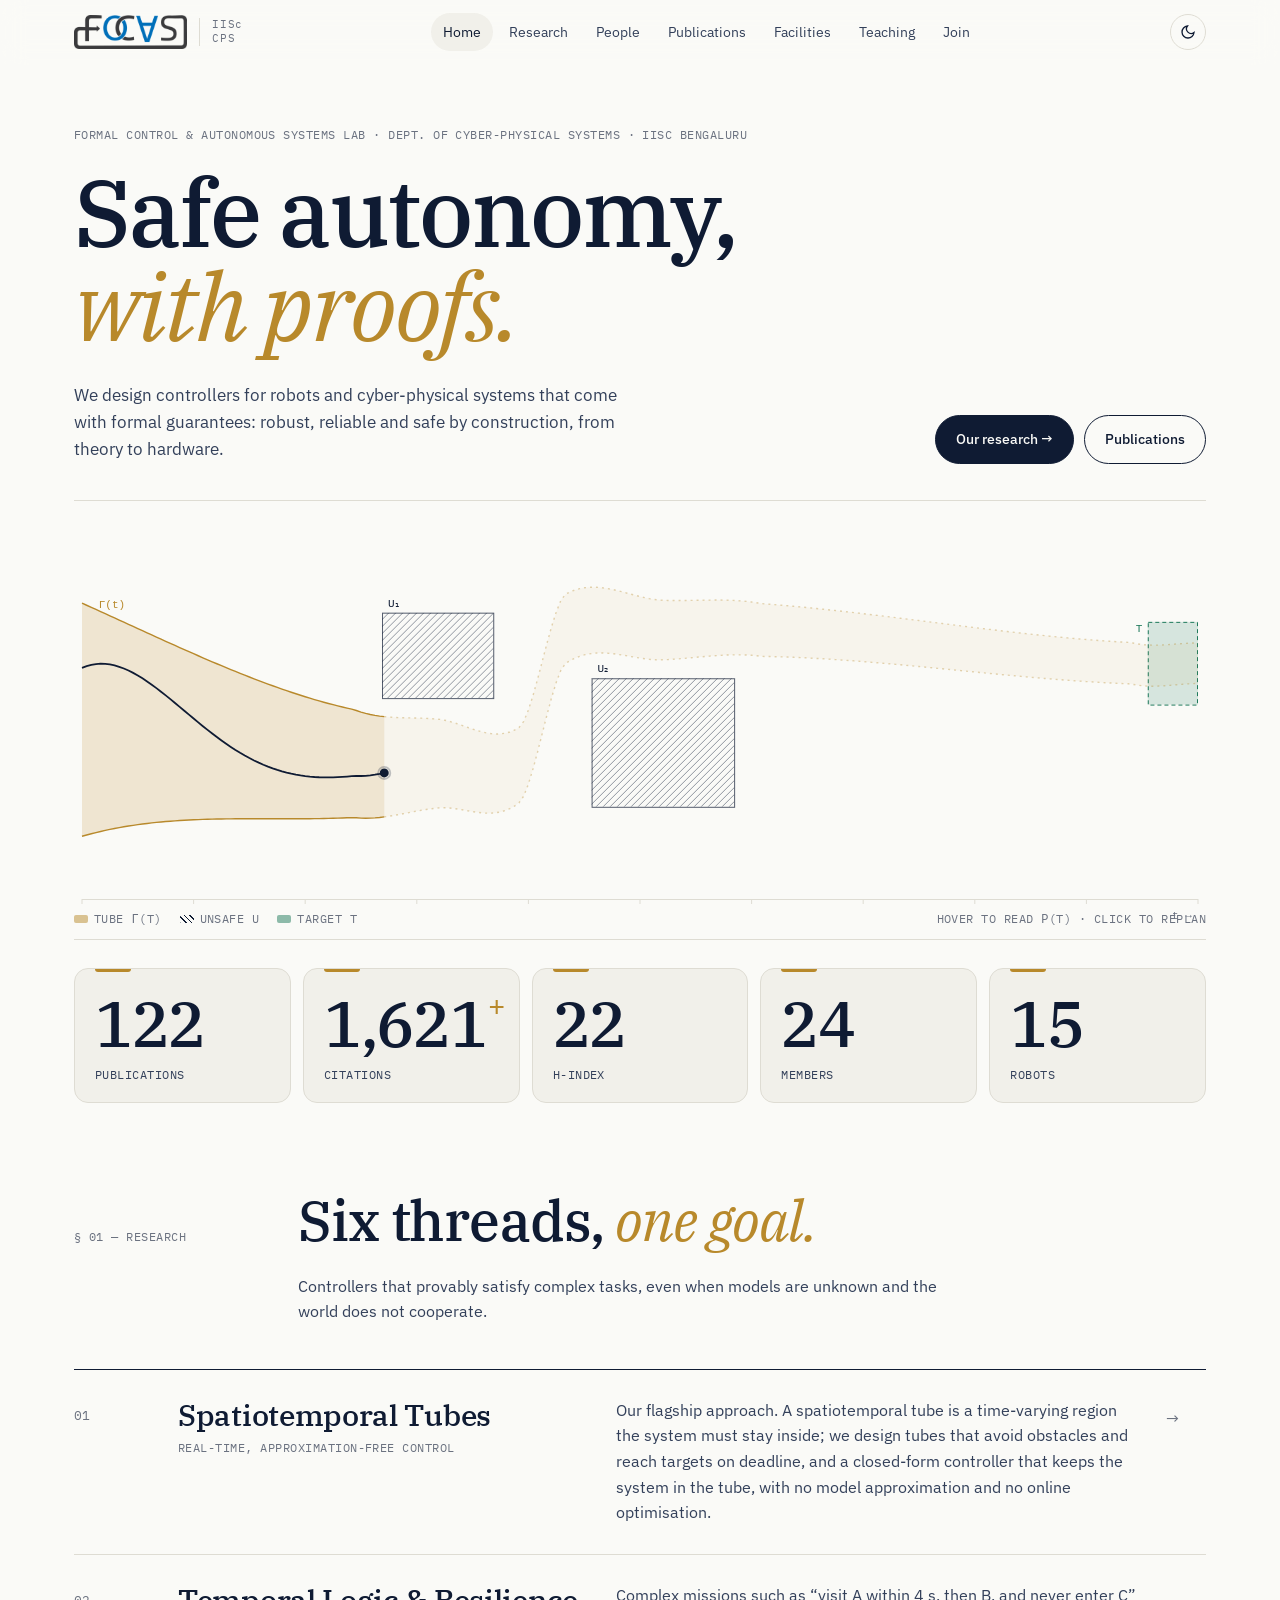
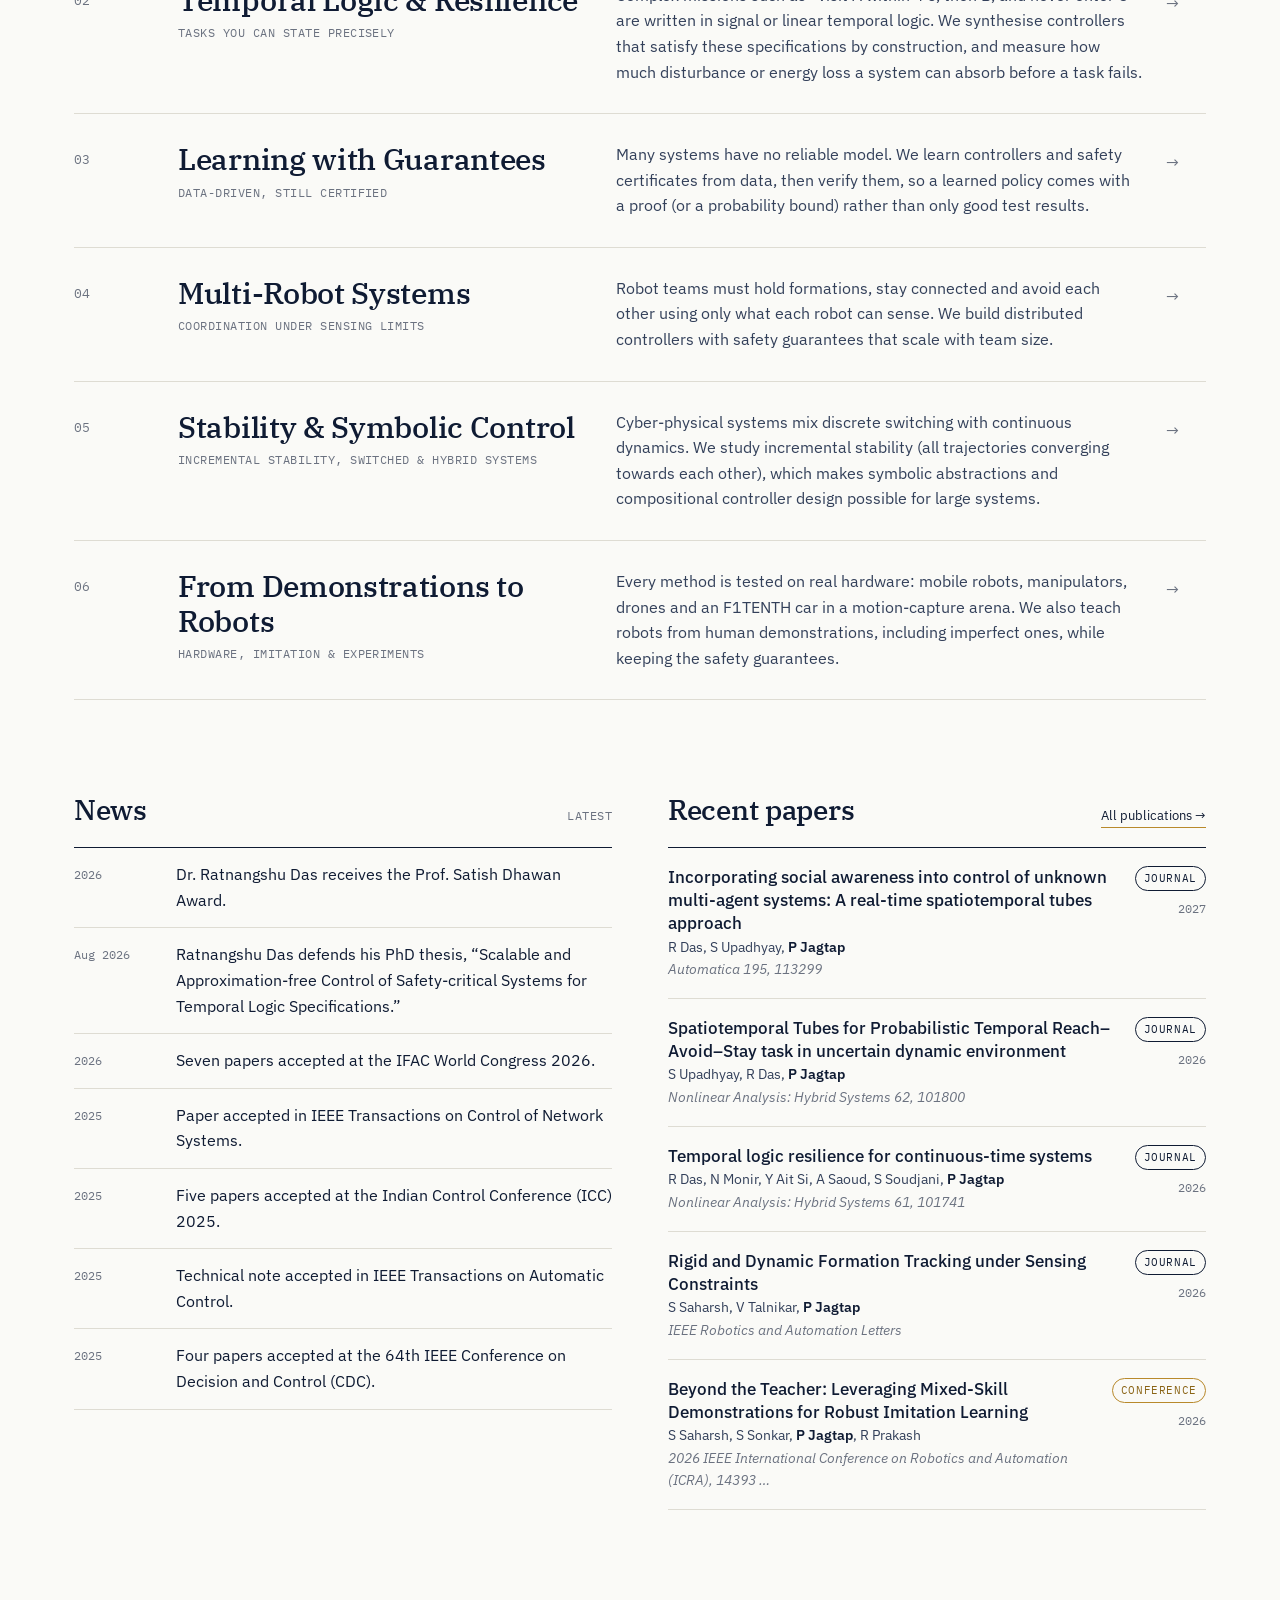
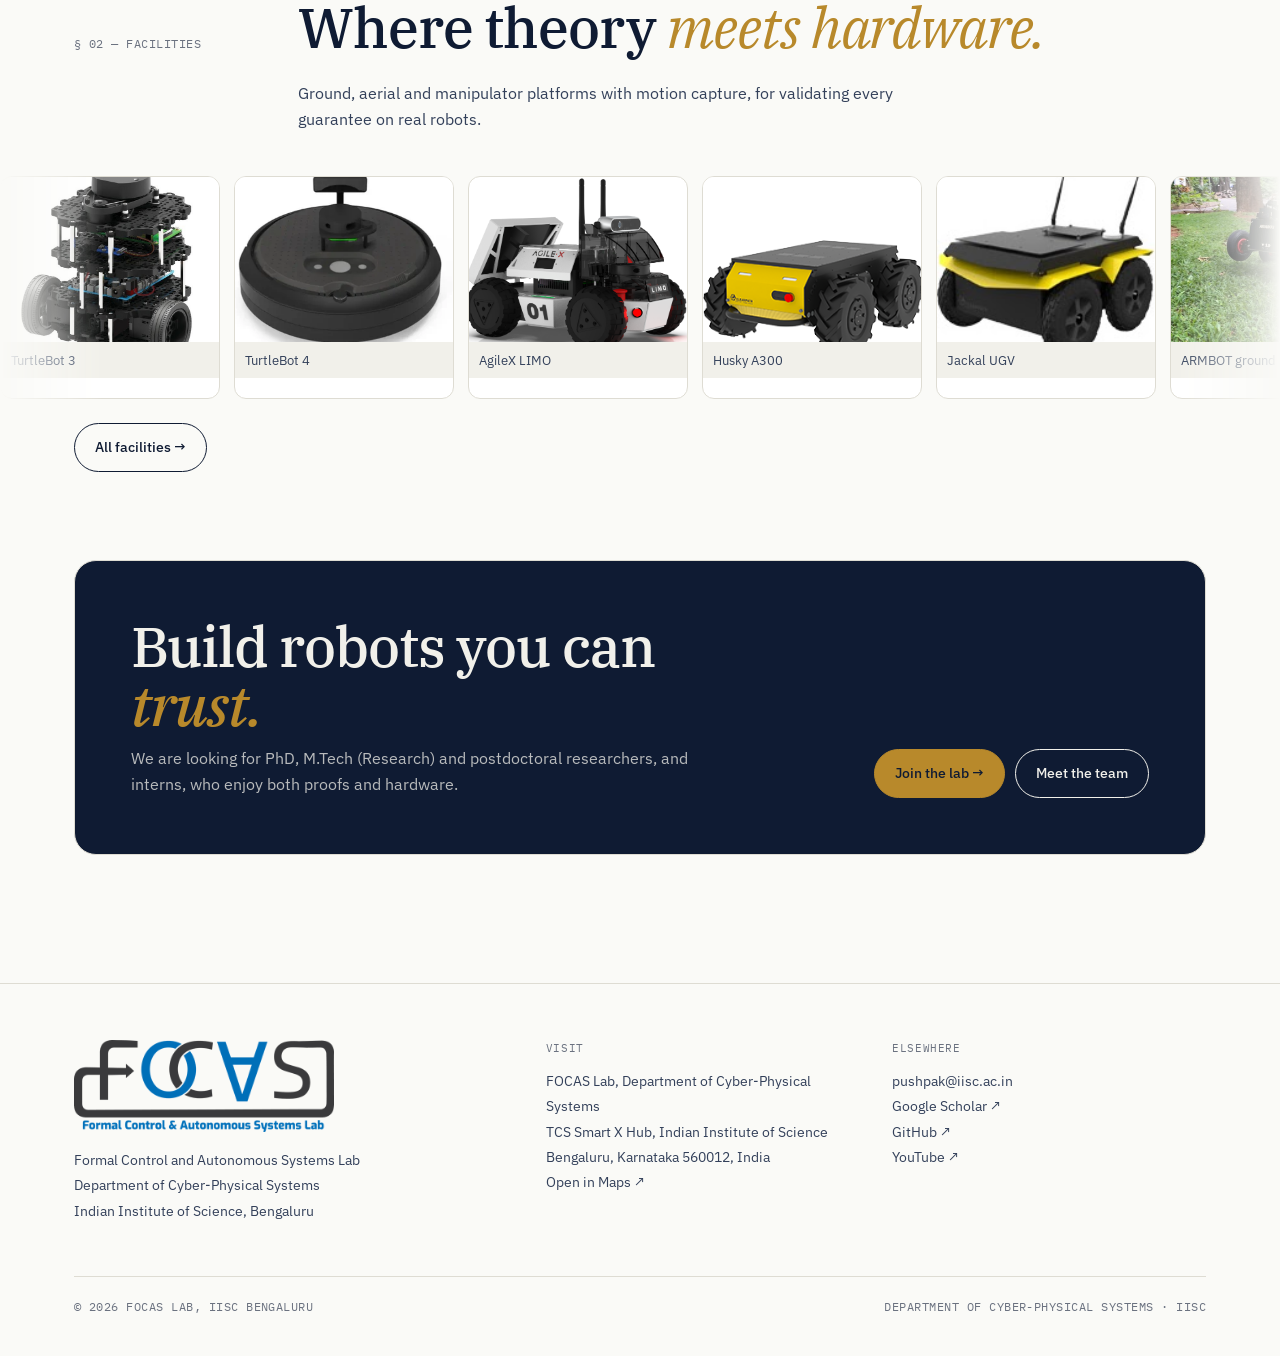
==== focaslab-site/index.html @ 87c67b73 "Redesign site: navy/gold palette, lab logo, research and teaching pages - Switch to a navy + gold pa" ====
<!doctype html>
<html lang="en">
<head>
<meta charset="utf-8">
<meta name="viewport" content="width=device-width,initial-scale=1">
<title>FOCAS Lab — IISc</title>
<meta name="description" content="Formal Control and Autonomous Systems Lab, Department of Cyber-Physical Systems, IISc Bengaluru.">
<meta property="og:title" content="FOCAS Lab — IISc">
<meta property="og:description" content="Formal Control and Autonomous Systems Lab, Department of Cyber-Physical Systems, IISc Bengaluru.">
<link rel="icon" href="assets/favicon.svg" type="image/svg+xml">
<link rel="preconnect" href="https://fonts.googleapis.com"><link rel="preconnect" href="https://fonts.gstatic.com" crossorigin>
<link href="https://fonts.googleapis.com/css2?family=IBM+Plex+Mono:wght@400;500&family=IBM+Plex+Sans:wght@400;500;600&family=IBM+Plex+Serif:ital,wght@0,400;0,500;1,400;1,500&display=swap" rel="stylesheet">
<link rel="stylesheet" href="assets/style.css">
</head>
<body data-page="home">
<main>
<section class="hero" style="padding-bottom:0"><div class="wrap">
  <span class="mono">Formal Control &amp; Autonomous Systems Lab · Dept. of Cyber-Physical Systems · IISc Bengaluru</span>
  <h1 style="margin-top:18px">Safe autonomy,<br><em>with proofs.</em></h1>
  <div class="sub">
    <p>We design controllers for robots and cyber-physical systems that come with formal guarantees: robust, reliable and safe by construction, from theory to hardware.</p>
    <div class="cta"><a class="btn solid" href="research.html">Our research →</a><a class="btn ghost" href="publications.html">Publications</a></div>
  </div>
  <div class="tube-stage">
    <canvas id="tube" aria-label="Animated spatiotemporal tube: a trajectory stays inside a shrinking funnel, avoids unsafe sets and reaches a target in time" role="img"></canvas>
    <div class="tube-legend mono"><span><i style="background:var(--accent);opacity:.5"></i>Tube Γ(t)</span><span><i style="background:repeating-linear-gradient(45deg,var(--ink) 0 1px,transparent 1px 4px)"></i>Unsafe U</span><span><i style="background:var(--safe);opacity:.5"></i>Target T</span></div>
    <div class="tube-hint mono">hover to read ρ(t) · click to replan</div>
  </div>
  <div class="stats" id="stats"></div>
</div></section>

<section><div class="wrap">
  <div class="sec-head"><span class="mono">§ 01 — Research</span><h2>Six threads, <em>one goal.</em></h2><p>Controllers that provably satisfy complex tasks, even when models are unknown and the world does not cooperate.</p></div>
  <div class="themes" id="themes"></div>
</div></section>

<section style="padding-top:0"><div class="wrap two">
  <div><div class="col-title"><h3>News</h3><span class="mono">Latest</span></div><ul class="news" id="news"></ul></div>
  <div><div class="col-title"><h3>Recent papers</h3><a href="publications.html">All publications →</a></div><div id="recent" style="border-top:1px solid var(--ink)"></div></div>
</div></section>

<section style="padding-top:0"><div class="wrap">
  <div class="sec-head"><span class="mono">§ 02 — Facilities</span><h2>Where theory <em>meets hardware.</em></h2><p>Ground, aerial and manipulator platforms with motion capture, for validating every guarantee on real robots.</p></div>
</div>
<div class="strip" id="strip"></div>
<div class="wrap" style="margin-top:24px"><a class="btn ghost" href="facilities.html">All facilities →</a></div>
</section>

<section style="padding-top:0"><div class="wrap">
  <div class="callout rv"><div><h2>Build robots you can <em>trust.</em></h2><p>We are looking for PhD, M.Tech (Research) and postdoctoral researchers, and interns, who enjoy both proofs and hardware.</p></div>
  <div class="cta" style="justify-content:flex-end"><a class="btn solid" href="join.html">Join the lab →</a><a class="btn" href="people.html">Meet the team</a></div></div>
</div></section>
<script src="assets/tube.js"></script>
</main>
<script src="assets/site.js"></script>
</body>
</html>
---- focaslab-site/assets/style.css ----
:root{
  --paper:#fafaf7; --paper-2:#f1f0ea; --ink:#0f1b33; --ink-2:#33405a; --muted:#6b7280; --line:#dedcd3;
  --accent:#b8892b; --accent-ink:#8a6416; --accent-soft:rgba(184,137,43,.12); --navy:#1e3a8a; --safe:#1f7a5c;
  --deep:#0f1b33; --on-deep:#f1f0ea;
  --serif:"IBM Plex Serif",Georgia,serif; --sans:"IBM Plex Sans",system-ui,sans-serif; --mono:"IBM Plex Mono",ui-monospace,monospace;
  --max:1180px; --r:14px;
  color-scheme:light;
}
.person .ph .init{z-index:0!important}.person .ph img{position:relative;z-index:1}
@media (prefers-color-scheme:dark){:root:not([data-theme="light"]){
  --paper:#0a0f1c; --paper-2:#141b2d; --ink:#e8e6df; --ink-2:#c3c7d1; --muted:#9ca3af; --line:#253049;
  --accent:#e0b455; --accent-ink:#e0b455; --accent-soft:rgba(224,180,85,.14); --navy:#8fb0ff; --safe:#4fc3a1;
  --deep:#141b2d; --on-deep:#e8e6df; color-scheme:dark;}}
:root[data-theme="dark"]{--paper:#0a0f1c; --paper-2:#141b2d; --ink:#e8e6df; --ink-2:#c3c7d1; --muted:#9ca3af; --line:#253049;
  --accent:#e0b455; --accent-ink:#e0b455; --accent-soft:rgba(224,180,85,.14); --navy:#8fb0ff; --safe:#4fc3a1;
  --deep:#141b2d; --on-deep:#e8e6df; color-scheme:dark;}

/* logo: light/dark variants follow the theme */
.logo-dark{display:none}
@media (prefers-color-scheme:dark){:root:not([data-theme="light"]) .logo-light{display:none}:root:not([data-theme="light"]) .logo-dark{display:block}}
:root[data-theme="dark"] .logo-light{display:none}:root[data-theme="dark"] .logo-dark{display:block}

*{box-sizing:border-box;margin:0;padding:0}
html{scroll-behavior:smooth}
body{background:var(--paper);color:var(--ink);font:16px/1.6 var(--sans);-webkit-font-smoothing:antialiased;overflow-x:hidden}
a{color:inherit;text-decoration:none}
img{display:block;max-width:100%}
.wrap{max-width:var(--max);margin:0 auto;padding:0 24px}
.mono{font-family:var(--mono);font-size:12px;letter-spacing:.04em;text-transform:uppercase;color:var(--muted)}
.serif{font-family:var(--serif);font-weight:400}
em{font-style:italic}
.accent{color:var(--accent)}

/* header */
.nav{position:sticky;top:0;z-index:50;background:color-mix(in srgb,var(--paper) 82%,transparent);backdrop-filter:blur(12px);-webkit-backdrop-filter:blur(12px);border-bottom:1px solid transparent;transition:border-color .3s}
.nav.scrolled{border-bottom-color:var(--line)}
.nav .wrap{display:flex;align-items:center;justify-content:space-between;height:64px;gap:20px}
.brand{display:flex;align-items:center;gap:12px}
.brand img{height:34px;width:auto}
.brand small{font-family:var(--mono);font-size:10.5px;line-height:1.3;color:var(--muted);letter-spacing:.06em;border-left:1px solid var(--line);padding-left:12px}
@media (max-width:420px){.brand small{display:none}}
.links{display:flex;gap:4px;align-items:center}
.links a{padding:8px 12px;border-radius:99px;font-size:14px;color:var(--ink-2);transition:background .2s,color .2s}
.links a:hover{background:var(--paper-2);color:var(--ink)}
.links a.active{color:var(--ink);background:var(--paper-2)}
.icon-btn{width:36px;height:36px;border-radius:99px;border:1px solid var(--line);background:none;color:var(--ink);display:grid;place-items:center;cursor:pointer}
.icon-btn:hover{border-color:var(--ink-2)}
.icon-btn svg{width:16px;height:16px}
.burger{display:none}
@media (max-width:860px){
  .burger{display:grid}
  .links{position:fixed;inset:64px 0 auto 0;flex-direction:column;align-items:stretch;background:var(--paper);border-bottom:1px solid var(--line);padding:12px 16px 20px;transform:translateY(-120%);transition:transform .3s;z-index:-1}
  .links.open{transform:none}
  .links a{padding:12px 14px;font-size:16px}
}

/* hero */
.hero{position:relative;padding:56px 0 24px;overflow:hidden}
.hero h1{font-family:var(--serif);font-weight:500;font-size:clamp(44px,7.4vw,104px);line-height:1;letter-spacing:-.025em}
.hero h1 em{color:var(--accent);font-weight:400}
.hero .sub{display:flex;flex-wrap:wrap;justify-content:space-between;gap:24px;align-items:flex-end;margin-top:28px}
.hero .sub p{max-width:560px;color:var(--ink-2);font-size:17px}
.cta{display:flex;gap:10px;flex-wrap:wrap}
.btn{display:inline-flex;align-items:center;gap:8px;padding:12px 20px;border-radius:99px;border:1px solid var(--ink);font-size:14px;font-weight:500;transition:transform .2s,background .2s,color .2s}
.btn:hover{transform:translateY(-1px)}
.btn.solid{background:var(--ink);color:var(--paper);border-color:var(--ink)}
.btn.ghost:hover{background:var(--ink);color:var(--paper)}
.tube-stage{position:relative;margin-top:36px;border-top:1px solid var(--line);border-bottom:1px solid var(--line);height:clamp(260px,38vw,440px)}
#tube{width:100%;height:100%;display:block;cursor:crosshair}
.tube-legend{position:absolute;left:0;bottom:10px;display:flex;gap:18px;flex-wrap:wrap;pointer-events:none}
.tube-legend span{display:flex;align-items:center;gap:6px}
.tube-legend i{display:inline-block;width:14px;height:8px;border-radius:2px}
.tube-hint{position:absolute;right:0;bottom:10px;pointer-events:none}
.stats{display:grid;grid-template-columns:repeat(auto-fit,minmax(150px,1fr));gap:12px;margin-top:28px}
.stat{position:relative;background:var(--paper-2);border:1px solid var(--line);border-radius:var(--r);padding:22px 20px 18px;overflow:hidden}
.stat::before{content:"";position:absolute;left:20px;top:0;width:36px;height:3px;background:var(--accent);border-radius:0 0 3px 3px}
.stat b{display:block;font-family:var(--serif);font-weight:500;font-size:clamp(40px,5vw,64px);line-height:1;letter-spacing:-.02em;color:var(--ink);font-variant-numeric:tabular-nums}
.stat b sup{font-size:.45em;color:var(--accent);vertical-align:top;margin-left:2px}
.stat .mono{display:block;margin-top:10px;color:var(--ink-2)}
.stat a.mono{border:0}
.stat.link{display:flex;flex-direction:column;justify-content:flex-end;background:var(--deep);border-color:var(--deep);color:var(--on-deep)}
.stat.link::before{display:none}
.stat.link .mono{color:var(--on-deep);opacity:.8}
.stat.link b{color:var(--accent);font-size:26px}
.stat.link:hover b{transform:translateX(4px)}.stat.link b{transition:transform .25s}

/* sections */
section{padding:88px 0}
.sec-head{display:grid;grid-template-columns:200px 1fr;gap:24px;margin-bottom:44px;align-items:baseline}
.sec-head h2{font-family:var(--serif);font-weight:500;font-size:clamp(32px,4.4vw,56px);line-height:1.05;letter-spacing:-.02em}
.sec-head h2 em{color:var(--accent);font-weight:400}
.sec-head p{grid-column:2;color:var(--ink-2);max-width:640px}
@media (max-width:700px){.sec-head{grid-template-columns:1fr;gap:10px}.sec-head p{grid-column:1}}
.page-head{padding-top:64px;padding-bottom:8px}
.page-head h1{font-family:var(--serif);font-weight:500;font-size:clamp(44px,6.6vw,88px);line-height:1;letter-spacing:-.025em}
.page-head h1 em{color:var(--accent);font-weight:400}
.page-head p{margin-top:18px;max-width:640px;color:var(--ink-2);font-size:17px}

/* research list */
.themes{border-top:1px solid var(--ink)}
.theme{display:grid;grid-template-columns:80px 1.1fr 1.4fr 40px;gap:24px;padding:28px 0;border-bottom:1px solid var(--line);align-items:start;transition:background .25s}
.theme:hover{background:linear-gradient(90deg,var(--accent-soft),transparent 70%)}
.theme .num{font-family:var(--mono);color:var(--muted);font-size:13px;padding-top:8px}
.theme h3{font-family:var(--serif);font-weight:500;font-size:clamp(22px,2.5vw,30px);line-height:1.15;letter-spacing:-.01em}
.theme .k{display:block;margin-top:6px}
.theme p{color:var(--ink-2)}
.theme .arrow{padding-top:8px;transition:transform .25s;color:var(--muted)}
.theme:hover .arrow{transform:translateX(6px);color:var(--accent)}
@media (max-width:760px){.theme{grid-template-columns:40px 1fr}.theme p{grid-column:2}.theme .arrow{display:none}}

.rcard{display:grid;grid-template-columns:1fr 1fr;gap:40px;padding:56px 0;border-top:1px solid var(--line);align-items:center}
.rcard:nth-child(even) .media{order:-1}
.rcard h2{font-family:var(--serif);font-weight:500;font-size:clamp(30px,3.6vw,46px);line-height:1.05;letter-spacing:-.02em;margin:10px 0 16px}
.rcard p{color:var(--ink-2);font-size:17px}
.rcard .media{border-radius:var(--r);overflow:hidden;background:var(--paper-2);aspect-ratio:16/10;border:1px solid var(--line)}
.rcard .media img,.rcard .media iframe{width:100%;height:100%;object-fit:cover;border:0}
.rcard .media canvas{width:100%;height:100%}
.rcard{align-items:start}
.rcard .media.viz{position:sticky;top:96px;aspect-ratio:4/3;background:var(--paper-2)}
.rcard .media .cap{position:absolute;left:14px;bottom:10px;right:14px;text-transform:none;letter-spacing:.02em;font-size:11.5px;pointer-events:none}
.points{list-style:none;margin:20px 0 0;display:grid;gap:8px}
.points li{position:relative;padding-left:22px;color:var(--ink-2);font-size:15.5px;line-height:1.5}
.points li::before{content:"";position:absolute;left:0;top:.62em;width:10px;height:2px;background:var(--accent)}
.tags{display:flex;flex-wrap:wrap;gap:6px;margin-top:18px}
.selected{margin-top:22px;border-top:1px solid var(--line);padding-top:12px}
.selected a{display:block;padding:8px 0;font-size:14.5px;font-weight:500;line-height:1.4;border-bottom:1px dashed var(--line)}
.selected a:hover{color:var(--accent-ink)}
.selected small{display:block;font-weight:400;font-style:italic;color:var(--muted);font-size:13px;margin-top:2px}
.code{display:flex;flex-wrap:wrap;gap:8px;margin-top:16px}
.code a{font-family:var(--mono);font-size:11.5px;padding:6px 11px;border-radius:99px;border:1px solid var(--line);color:var(--ink-2);transition:border-color .2s,color .2s}
.code a:hover{border-color:var(--accent);color:var(--accent-ink)}
@media (max-width:820px){.rcard{grid-template-columns:1fr;gap:24px}.rcard:nth-child(even) .media{order:0}.rcard .media.viz{position:relative;top:0;order:-1!important}}

/* research overview flow */
.flow{list-style:none;display:grid;grid-template-columns:repeat(4,1fr);gap:0;margin-top:44px;position:relative;border-top:1px solid var(--line)}
.flow::before{content:"";position:absolute;top:-2px;left:0;height:3px;width:25%;background:var(--accent);border-radius:3px;animation:flow 8s cubic-bezier(.65,0,.35,1) infinite}
@keyframes flow{0%,8%{transform:translateX(0)}25%,33%{transform:translateX(100%)}50%,58%{transform:translateX(200%)}75%,92%{transform:translateX(300%)}100%{transform:translateX(0)}}
.flow li{padding:20px 20px 4px 0}
.flow li + li{padding-left:20px;border-left:1px solid var(--line)}
.flow b{display:block;font-family:var(--serif);font-weight:500;font-size:21px;margin:8px 0 4px;letter-spacing:-.01em}
.flow p{color:var(--ink-2);font-size:14.5px}
@media (max-width:760px){.flow{grid-template-columns:1fr 1fr}.flow::before{display:none}.flow li:nth-child(3){padding-left:0;border-left:0}}
@media (prefers-reduced-motion:reduce){.flow::before{animation:none}}

/* news + papers */
.two{display:grid;grid-template-columns:1fr 1fr;gap:56px}
@media (max-width:860px){.two{grid-template-columns:1fr}}
.news li{list-style:none;display:grid;grid-template-columns:86px 1fr;gap:16px;padding:14px 0;border-bottom:1px solid var(--line)}
.news li:first-child{border-top:1px solid var(--ink)}
.news .d{font-family:var(--mono);font-size:12px;color:var(--muted);padding-top:3px}
.col-title{display:flex;justify-content:space-between;align-items:baseline;margin-bottom:14px}
.col-title h3{font-family:var(--serif);font-weight:500;font-size:28px;letter-spacing:-.01em}
.col-title a{font-size:13px;border-bottom:1px solid var(--accent)}

/* publications */
.pub{display:grid;grid-template-columns:1fr auto;gap:8px 24px;padding:18px 0;border-bottom:1px solid var(--line)}
.pub .t{font-weight:500;font-size:16.5px;line-height:1.4}
.pub .t a:hover{color:var(--accent)}
.pub .a{color:var(--ink-2);font-size:14px}
.pub .a b{color:var(--ink);font-weight:600}
.pub .v{font-style:italic;color:var(--muted);font-size:14px}
.pub .side{display:flex;flex-direction:column;align-items:flex-end;gap:8px;text-align:right}
.tag{font-family:var(--mono);font-size:10.5px;letter-spacing:.06em;text-transform:uppercase;padding:3px 8px;border-radius:99px;border:1px solid var(--line);color:var(--muted);white-space:nowrap}
.tag.journal{border-color:var(--ink);color:var(--ink)}
.tag.conference{border-color:var(--accent);color:var(--accent-ink)}
.tag.preprint{border-style:dashed}
.pub .lk{display:flex;gap:10px;font-family:var(--mono);font-size:11.5px}
.pub .lk a{color:var(--muted);border-bottom:1px solid var(--line)}
.pub .lk a:hover{color:var(--accent);border-color:var(--accent)}
.cites{font-family:var(--mono);font-size:12px;color:var(--muted)}
@media (max-width:640px){.pub{grid-template-columns:1fr}.pub .side{flex-direction:row;align-items:center;justify-content:flex-start;text-align:left}}
.year-block{display:grid;grid-template-columns:140px 1fr;gap:24px;border-top:1px solid var(--ink);padding-top:6px;margin-bottom:28px}
.year-block h3{font-family:var(--serif);font-weight:500;font-size:48px;letter-spacing:-.02em;line-height:1;position:sticky;top:80px;align-self:start}
.year-block h3 small{display:block;font-family:var(--mono);font-size:11px;color:var(--muted);letter-spacing:.06em;margin-top:6px}
@media (max-width:700px){.year-block{grid-template-columns:1fr;gap:0}.year-block h3{position:static;font-size:44px;padding:8px 0}}
.toolbar{position:sticky;top:64px;z-index:20;background:var(--paper);padding:14px 0;border-bottom:1px solid var(--line);display:flex;flex-wrap:wrap;gap:10px;align-items:center;margin-bottom:28px}
.toolbar input[type=search]{flex:1 1 240px;min-width:0;padding:11px 16px;border-radius:99px;border:1px solid var(--line);background:var(--paper-2);color:var(--ink);font:inherit;font-size:14px;outline:none}
.toolbar input[type=search]:focus{border-color:var(--ink)}
.chip{padding:8px 14px;border-radius:99px;border:1px solid var(--line);background:none;color:var(--ink-2);font:inherit;font-size:13px;cursor:pointer}
.chip.on{background:var(--ink);color:var(--paper);border-color:var(--ink)}
.chip small{opacity:.6;margin-left:4px;font-family:var(--mono);font-size:11px}
select.chip{appearance:none;padding-right:28px;background-image:linear-gradient(45deg,transparent 50%,currentColor 50%),linear-gradient(135deg,currentColor 50%,transparent 50%);background-position:calc(100% - 15px) 52%,calc(100% - 10px) 52%;background-size:5px 5px;background-repeat:no-repeat}
.toggle{display:flex;align-items:center;gap:8px;font-size:13px;color:var(--ink-2);cursor:pointer}
.empty{padding:40px 0;color:var(--muted)}

/* people */
.pi{display:grid;grid-template-columns:300px 1fr;gap:48px;align-items:center;padding:24px 0 72px}
.pi .ph{aspect-ratio:4/5;border-radius:var(--r);overflow:hidden;background:var(--paper-2)}
.pi .ph img{width:100%;height:100%;object-fit:cover}
.pi h2{font-family:var(--serif);font-weight:500;font-size:clamp(36px,4.4vw,56px);line-height:1.05;letter-spacing:-.02em}
.pi p{color:var(--ink-2);margin:16px 0 20px;max-width:600px}
@media (max-width:760px){.pi{grid-template-columns:1fr;gap:24px}.pi .ph{max-width:260px}}
.grid{display:grid;grid-template-columns:repeat(auto-fill,minmax(210px,1fr));gap:36px 24px}
.person .ph{aspect-ratio:1;border-radius:var(--r);overflow:hidden;background:var(--paper-2);position:relative}
.person .ph img{width:100%;height:100%;object-fit:cover;filter:grayscale(1) contrast(1.02);transition:filter .5s,transform .6s}
.person:hover .ph img{filter:none;transform:scale(1.03)}
.person .ph .init{position:absolute;inset:0;display:grid;place-items:center;font-family:var(--serif);font-size:56px;color:var(--muted)}
.person h4{font-weight:600;font-size:16px;margin-top:14px}
.person .meta{font-family:var(--mono);font-size:11px;color:var(--muted);letter-spacing:.03em;margin-top:2px}
.person .tp{font-size:14px;color:var(--ink-2);margin-top:6px;line-height:1.45}
.socials{display:flex;gap:6px;margin-top:10px;flex-wrap:wrap}
.socials a{font-family:var(--mono);font-size:10.5px;letter-spacing:.05em;text-transform:uppercase;padding:4px 8px;border:1px solid var(--line);border-radius:99px;color:var(--ink-2)}
.socials a:hover{border-color:var(--accent);color:var(--accent)}
.group{margin-bottom:72px}
.group > h3{font-family:var(--serif);font-weight:500;font-size:32px;letter-spacing:-.01em;border-top:1px solid var(--ink);padding-top:12px;margin-bottom:28px;display:flex;justify-content:space-between;align-items:baseline}
.plain{display:grid;grid-template-columns:repeat(auto-fill,minmax(250px,1fr));gap:0 24px}
.plain a,.plain div{display:flex;justify-content:space-between;gap:12px;padding:12px 0;border-bottom:1px solid var(--line)}
.plain a:hover{color:var(--accent)}
.alumni{width:100%;border-collapse:collapse;font-size:14.5px}
.alumni td{padding:11px 12px 11px 0;border-bottom:1px solid var(--line);vertical-align:top}
.alumni td:nth-child(2){font-family:var(--mono);font-size:12px;color:var(--muted);white-space:nowrap}
.alumni td:last-child{color:var(--ink-2)}
@media (max-width:600px){.alumni td:nth-child(2){display:none}}
details.al{border-top:1px solid var(--line);padding:16px 0}
details.al summary{cursor:pointer;font-weight:600;list-style:none;display:flex;justify-content:space-between}
details.al summary::after{content:"+";font-family:var(--mono);color:var(--muted)}
details.al[open] summary::after{content:"\2212"}
details.al > *:not(summary){margin-top:12px}

/* facilities */
.fac{display:grid;grid-template-columns:repeat(auto-fill,minmax(250px,1fr));gap:24px}
.fac figure{border-radius:var(--r);overflow:hidden;background:var(--paper-2);border:1px solid var(--line)}
.fac figure .im{aspect-ratio:4/3;overflow:hidden;background:#fff}
.fac figure img{width:100%;height:100%;object-fit:cover;transition:transform .6s}
.fac figure:hover img{transform:scale(1.04)}
.fac figcaption{padding:12px 16px;font-weight:500;font-size:15px}
.strip{display:flex;gap:14px;overflow:hidden;mask-image:linear-gradient(90deg,transparent,#000 8%,#000 92%,transparent)}
.strip .track{display:flex;gap:14px;animation:slide 60s linear infinite}
.strip:hover .track{animation-play-state:paused}
.strip figure{flex:0 0 220px;border-radius:12px;overflow:hidden;background:#fff;border:1px solid var(--line)}
.strip img{width:220px;height:165px;object-fit:cover}
.strip figcaption{font-size:12.5px;padding:8px 10px;background:var(--paper-2);color:var(--ink-2)}
@keyframes slide{to{transform:translateX(calc(-50% - 7px))}}
@media (prefers-reduced-motion:reduce){.strip .track{animation:none}}

/* join */
.open{display:grid;grid-template-columns:repeat(2,1fr);gap:0;border-top:1px solid var(--ink)}
.open > div{padding:28px 28px 28px 0;border-bottom:1px solid var(--line)}
.open > div:nth-child(odd){border-right:1px solid var(--line)}
.open > div:nth-child(even){padding-left:28px}
.open h3{font-family:var(--serif);font-weight:500;font-size:26px;line-height:1.1;margin-bottom:10px}
.open p{color:var(--ink-2);font-size:15px}
.open a{display:inline-block;margin-top:14px;font-family:var(--mono);font-size:12.5px;border-bottom:1px solid var(--accent)}
@media (max-width:760px){.open{grid-template-columns:1fr}.open > div{padding:24px 0!important;border-right:0!important}}
.callout{background:var(--deep);color:var(--on-deep);border:1px solid var(--line);border-radius:22px;padding:clamp(28px,5vw,56px);display:grid;grid-template-columns:1.4fr 1fr;gap:32px;align-items:end}
.callout h2{font-family:var(--serif);font-weight:500;font-size:clamp(32px,4.4vw,56px);line-height:1.05;letter-spacing:-.02em}
.callout h2 em{color:var(--accent)}
.callout p{opacity:.75;margin-top:12px}
.callout .btn{border-color:var(--on-deep);color:var(--on-deep)}
.callout .btn.solid{background:var(--accent);border-color:var(--accent);color:#0f1b33}
@media (max-width:760px){.callout{grid-template-columns:1fr}}
.steps{counter-reset:s;display:grid;grid-template-columns:repeat(4,1fr);gap:20px}
.steps li{list-style:none;counter-increment:s;border-top:1px solid var(--line);padding-top:14px;color:var(--ink-2);font-size:15px}
.steps li::before{content:"0" counter(s);display:block;font-family:var(--mono);font-size:12px;color:var(--accent-ink);margin-bottom:6px}
@media (max-width:760px){.steps{grid-template-columns:1fr 1fr}}
.courses{display:grid;gap:20px}
.course{border:1px solid var(--line);border-radius:var(--r);padding:28px;display:grid;grid-template-columns:180px 1fr;gap:24px;background:var(--paper-2)}
.course h3{font-family:var(--serif);font-weight:500;font-size:26px;line-height:1.15;letter-spacing:-.01em}
.course p{color:var(--ink-2);margin:10px 0 0;max-width:720px}
.course .code{margin-top:18px}
.plain.repos a{flex-direction:column;gap:2px;justify-content:flex-start}
.plain.repos .mono{text-transform:none;letter-spacing:.01em}
.hl{display:grid;grid-template-columns:repeat(auto-fill,minmax(260px,1fr));gap:0;border-top:1px solid var(--ink)}
.hl > div{padding:22px 24px 24px 0;border-bottom:1px solid var(--line)}
.hl h3{font-family:var(--serif);font-weight:500;font-size:22px;margin:6px 0 6px}
.hl p{color:var(--ink-2);font-size:15px}
.hl a{display:inline-block;margin-top:10px;font-family:var(--mono);font-size:12px;border-bottom:1px solid var(--accent)}
a.ul{border-bottom:1px solid var(--accent)}
.course .ccode{font-family:var(--serif);font-weight:500;font-size:40px;line-height:1;letter-spacing:-.02em}
@media (max-width:640px){.course{grid-template-columns:1fr}}

/* footer */
footer{border-top:1px solid var(--line);padding:56px 0 40px;margin-top:40px}
footer .wrap{display:grid;grid-template-columns:1.4fr 1fr 1fr;gap:32px}
footer h5{font-family:var(--mono);font-size:11px;letter-spacing:.06em;text-transform:uppercase;color:var(--muted);margin-bottom:12px;font-weight:400}
footer p,footer a{font-size:14px;color:var(--ink-2);line-height:1.8}
footer a{display:block}
footer a:hover{color:var(--accent)}
footer .big img{width:min(260px,100%);height:auto;margin-bottom:16px}
footer .base{grid-column:1/-1;display:flex;justify-content:space-between;flex-wrap:wrap;gap:12px;border-top:1px solid var(--line);padding-top:20px;margin-top:20px}
@media (max-width:760px){footer .wrap{grid-template-columns:1fr}}

/* reveal */
.rv{opacity:0;transform:translateY(16px);transition:opacity .8s ease,transform .8s ease}
.rv.in{opacity:1;transform:none}
@media (prefers-reduced-motion:reduce){.rv{opacity:1;transform:none}}
::selection{background:var(--accent);color:#0f1b33}
@media (max-width:700px){.tube-hint{display:none}.tube-legend{gap:12px}.tube-legend span{font-size:10px}}
@media (max-width:700px){.toolbar{position:static}}
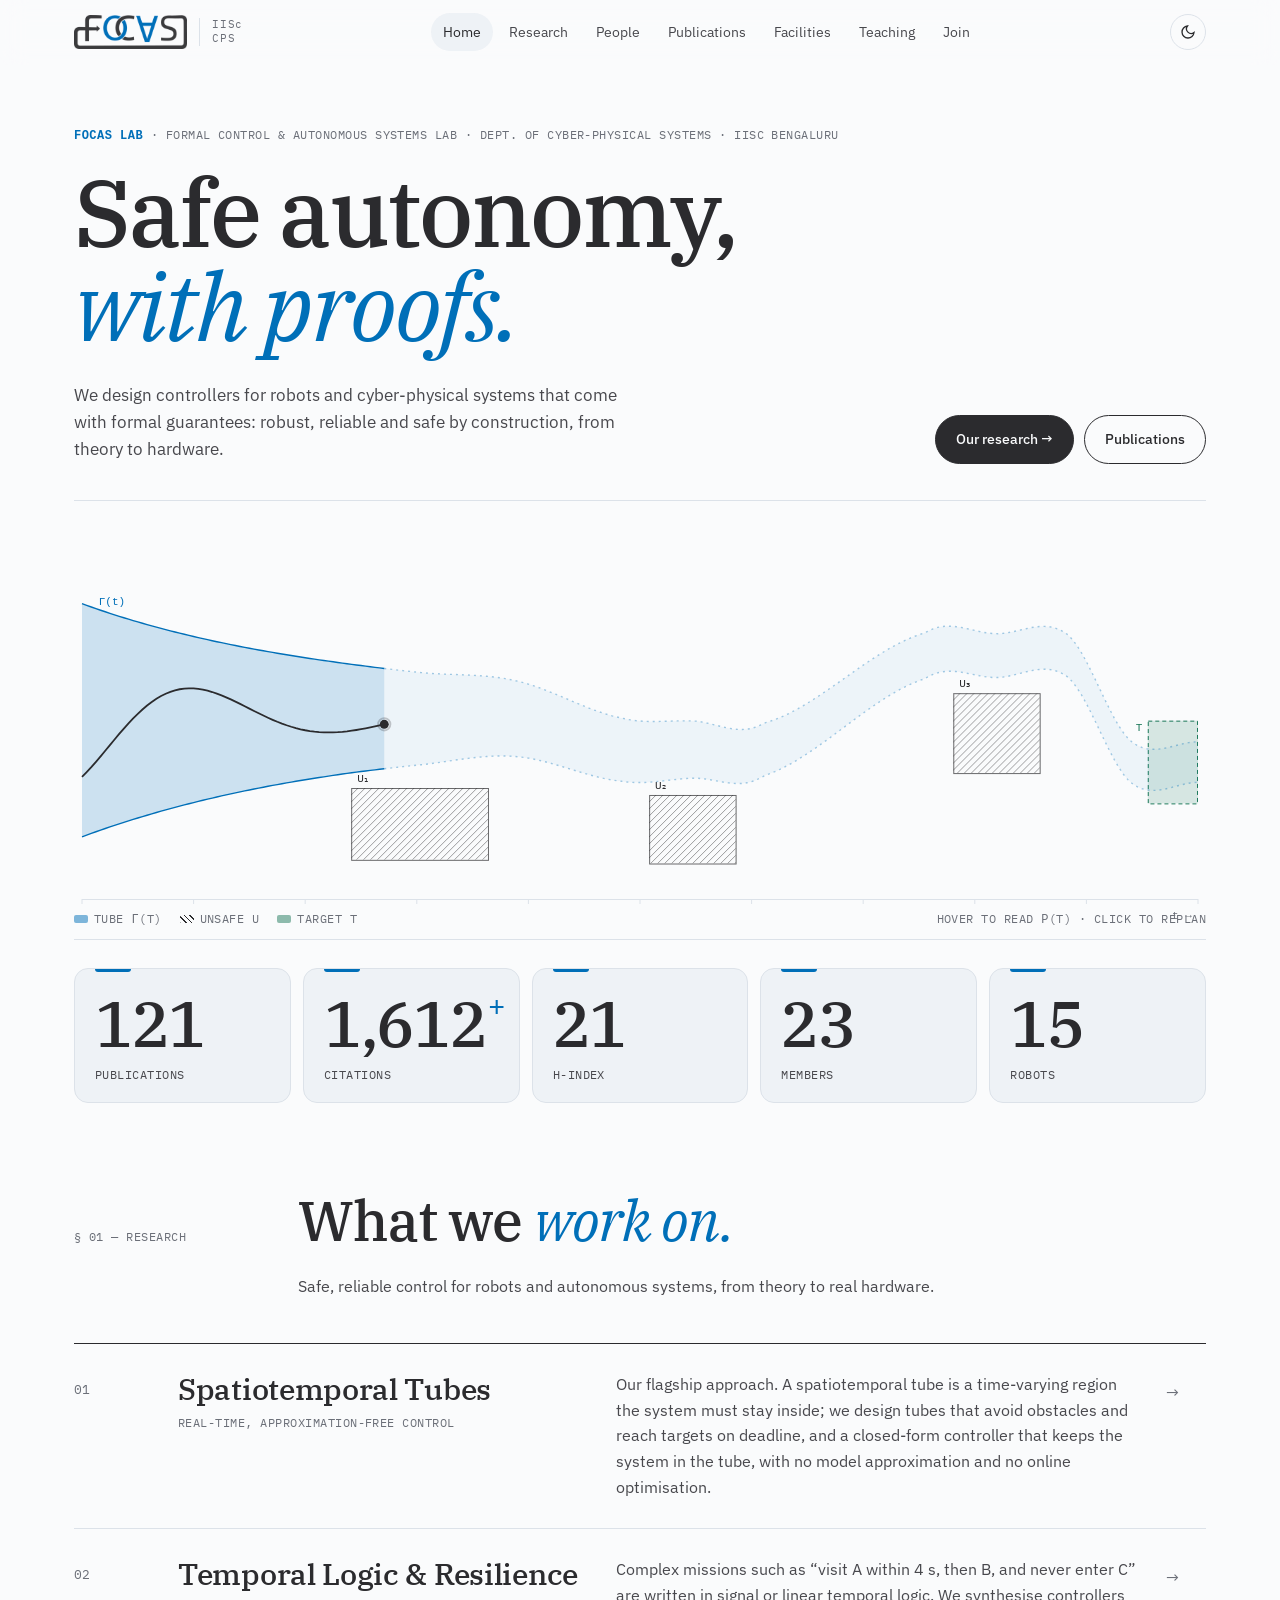
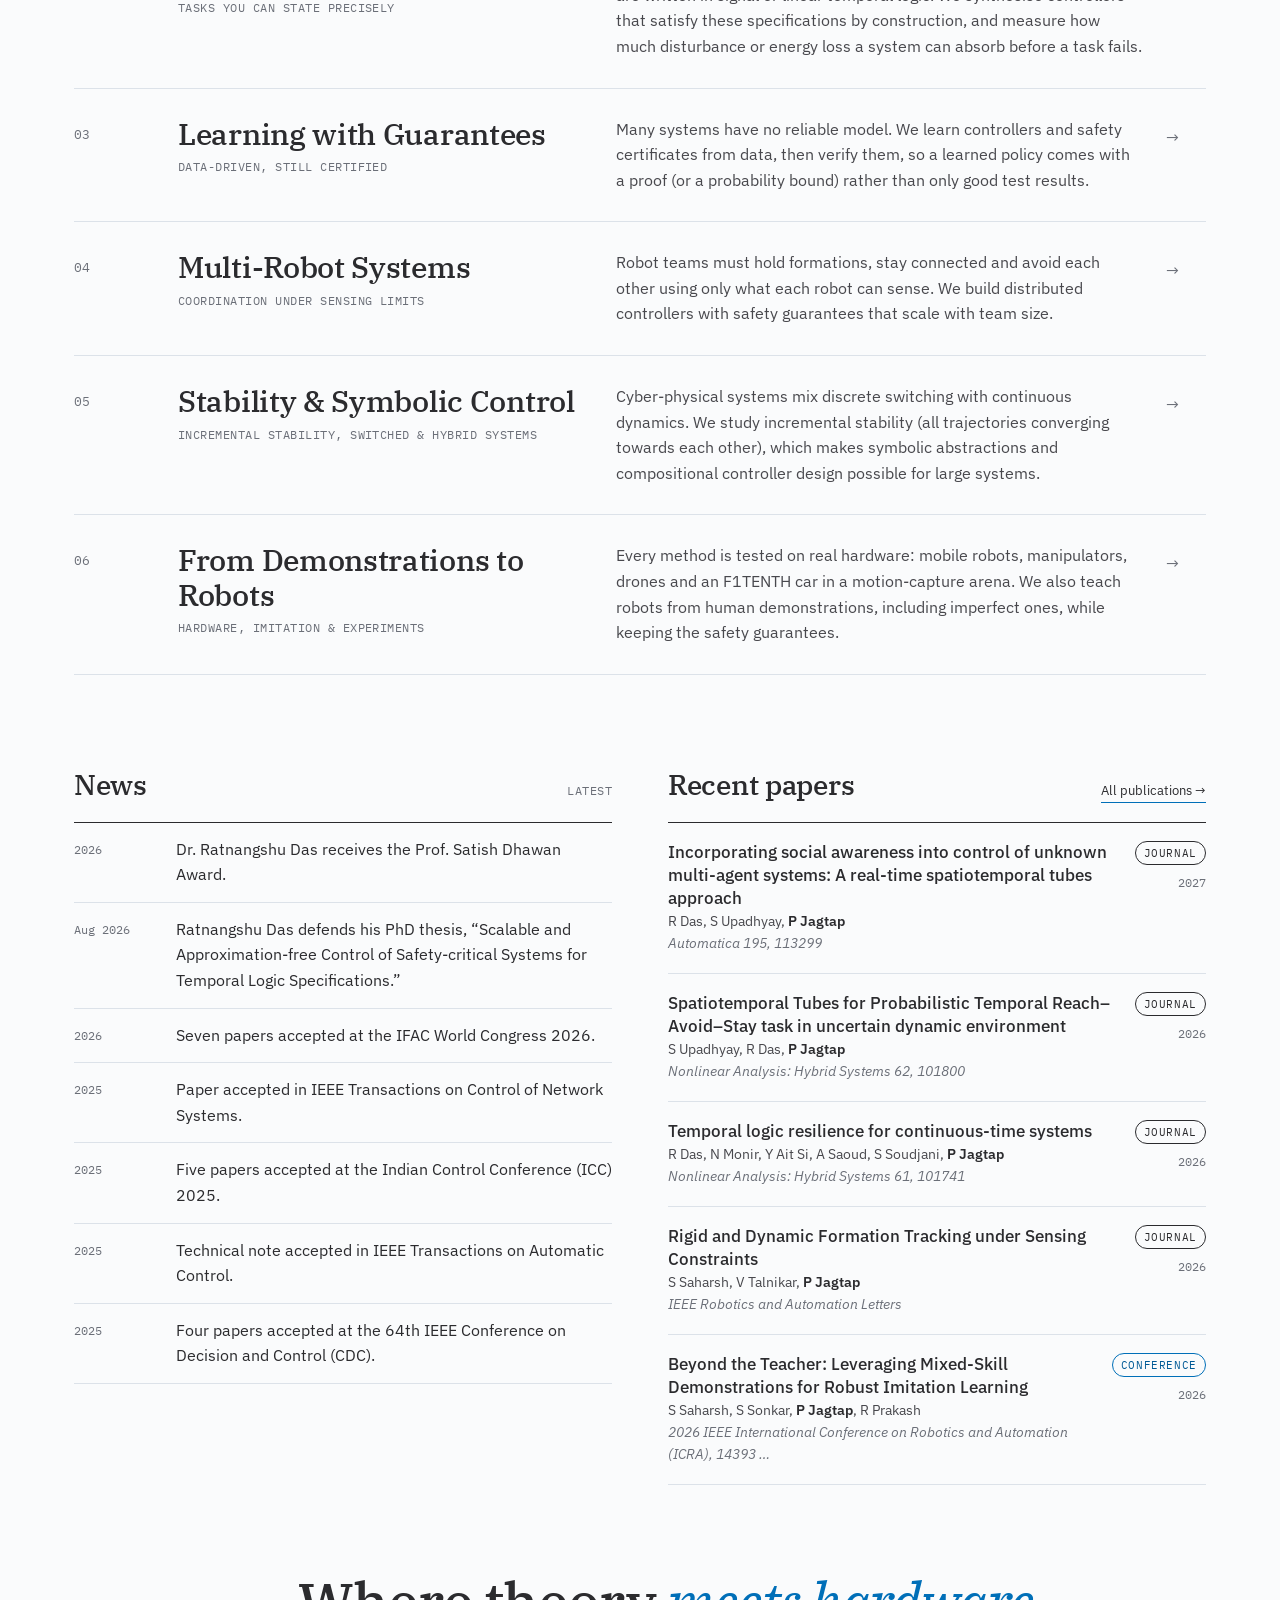
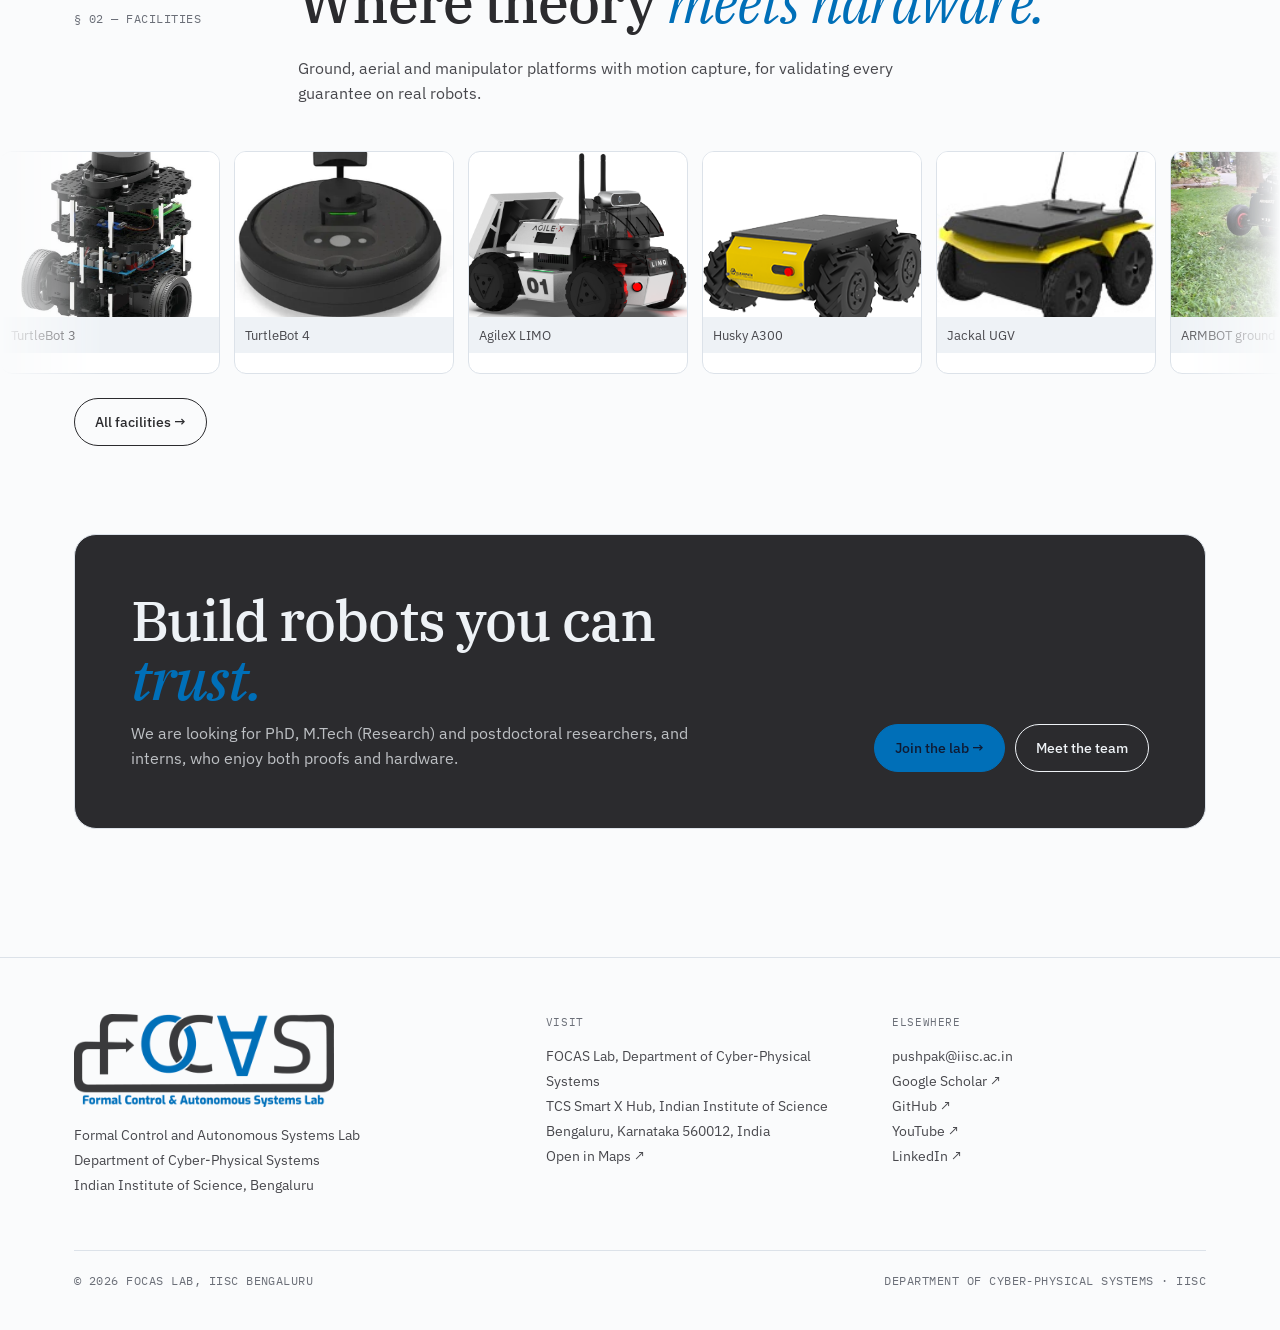
==== commit b48ae7f0: "Logo colours, simpler research heading, Gemini news sync - Palette follows the FOCAS logo (charcoal/" ====
--- a/focaslab-site/index.html
+++ b/focaslab-site/index.html
@@ -15,7 +15,7 @@
 <body data-page="home">
 <main>
 <section class="hero" style="padding-bottom:0"><div class="wrap">
-  <span class="mono">Formal Control &amp; Autonomous Systems Lab · Dept. of Cyber-Physical Systems · IISc Bengaluru</span>
+  <span class="mono"><b class="accent">FOCAS Lab</b> · Formal Control &amp; Autonomous Systems Lab · Dept. of Cyber-Physical Systems · IISc Bengaluru</span>
   <h1 style="margin-top:18px">Safe autonomy,<br><em>with proofs.</em></h1>
   <div class="sub">
     <p>We design controllers for robots and cyber-physical systems that come with formal guarantees: robust, reliable and safe by construction, from theory to hardware.</p>
@@ -30,7 +30,7 @@
 </div></section>
 
 <section><div class="wrap">
-  <div class="sec-head"><span class="mono">§ 01 — Research</span><h2>Six threads, <em>one goal.</em></h2><p>Controllers that provably satisfy complex tasks, even when models are unknown and the world does not cooperate.</p></div>
+  <div class="sec-head"><span class="mono">§ 01 — Research</span><h2>What we <em>work on.</em></h2><p>Safe, reliable control for robots and autonomous systems, from theory to real hardware.</p></div>
   <div class="themes" id="themes"></div>
 </div></section>
 
--- a/focaslab-site/assets/style.css
+++ b/focaslab-site/assets/style.css
@@ -1,19 +1,19 @@
 :root{
-  --paper:#fafaf7; --paper-2:#f1f0ea; --ink:#0f1b33; --ink-2:#33405a; --muted:#6b7280; --line:#dedcd3;
-  --accent:#b8892b; --accent-ink:#8a6416; --accent-soft:rgba(184,137,43,.12); --navy:#1e3a8a; --safe:#1f7a5c;
-  --deep:#0f1b33; --on-deep:#f1f0ea;
+  --paper:#fafbfc; --paper-2:#eef2f6; --ink:#2b2b2e; --ink-2:#48484d; --muted:#6b6f78; --line:#dce2e9;
+  --accent:#006fb8; --accent-ink:#005a96; --accent-soft:rgba(0,111,184,.10); --navy:#3a3a3c; --safe:#1f7a5c;
+  --deep:#2b2b2e; --on-deep:#eef2f6;
   --serif:"IBM Plex Serif",Georgia,serif; --sans:"IBM Plex Sans",system-ui,sans-serif; --mono:"IBM Plex Mono",ui-monospace,monospace;
   --max:1180px; --r:14px;
   color-scheme:light;
 }
 .person .ph .init{z-index:0!important}.person .ph img{position:relative;z-index:1}
 @media (prefers-color-scheme:dark){:root:not([data-theme="light"]){
-  --paper:#0a0f1c; --paper-2:#141b2d; --ink:#e8e6df; --ink-2:#c3c7d1; --muted:#9ca3af; --line:#253049;
-  --accent:#e0b455; --accent-ink:#e0b455; --accent-soft:rgba(224,180,85,.14); --navy:#8fb0ff; --safe:#4fc3a1;
-  --deep:#141b2d; --on-deep:#e8e6df; color-scheme:dark;}}
-:root[data-theme="dark"]{--paper:#0a0f1c; --paper-2:#141b2d; --ink:#e8e6df; --ink-2:#c3c7d1; --muted:#9ca3af; --line:#253049;
-  --accent:#e0b455; --accent-ink:#e0b455; --accent-soft:rgba(224,180,85,.14); --navy:#8fb0ff; --safe:#4fc3a1;
-  --deep:#141b2d; --on-deep:#e8e6df; color-scheme:dark;}
+  --paper:#121214; --paper-2:#1c1d21; --ink:#ececee; --ink-2:#c4c6cc; --muted:#9a9ca3; --line:#2e3036;
+  --accent:#3ea0e6; --accent-ink:#5cb0ec; --accent-soft:rgba(62,160,230,.15); --navy:#c4c6cc; --safe:#4fc3a1;
+  --deep:#1c1d21; --on-deep:#ececee; color-scheme:dark;}}
+:root[data-theme="dark"]{--paper:#121214; --paper-2:#1c1d21; --ink:#ececee; --ink-2:#c4c6cc; --muted:#9a9ca3; --line:#2e3036;
+  --accent:#3ea0e6; --accent-ink:#5cb0ec; --accent-soft:rgba(62,160,230,.15); --navy:#c4c6cc; --safe:#4fc3a1;
+  --deep:#1c1d21; --on-deep:#ececee; color-scheme:dark;}
 
 /* logo: light/dark variants follow the theme */
 .logo-dark{display:none}
@@ -147,6 +147,7 @@
 @media (max-width:860px){.two{grid-template-columns:1fr}}
 .news li{list-style:none;display:grid;grid-template-columns:86px 1fr;gap:16px;padding:14px 0;border-bottom:1px solid var(--line)}
 .news li:first-child{border-top:1px solid var(--ink)}
+.news .more{color:var(--accent-ink);font-size:13px;white-space:nowrap}
 .news .d{font-family:var(--mono);font-size:12px;color:var(--muted);padding-top:3px}
 .col-title{display:flex;justify-content:space-between;align-items:baseline;margin-bottom:14px}
 .col-title h3{font-family:var(--serif);font-weight:500;font-size:28px;letter-spacing:-.01em}
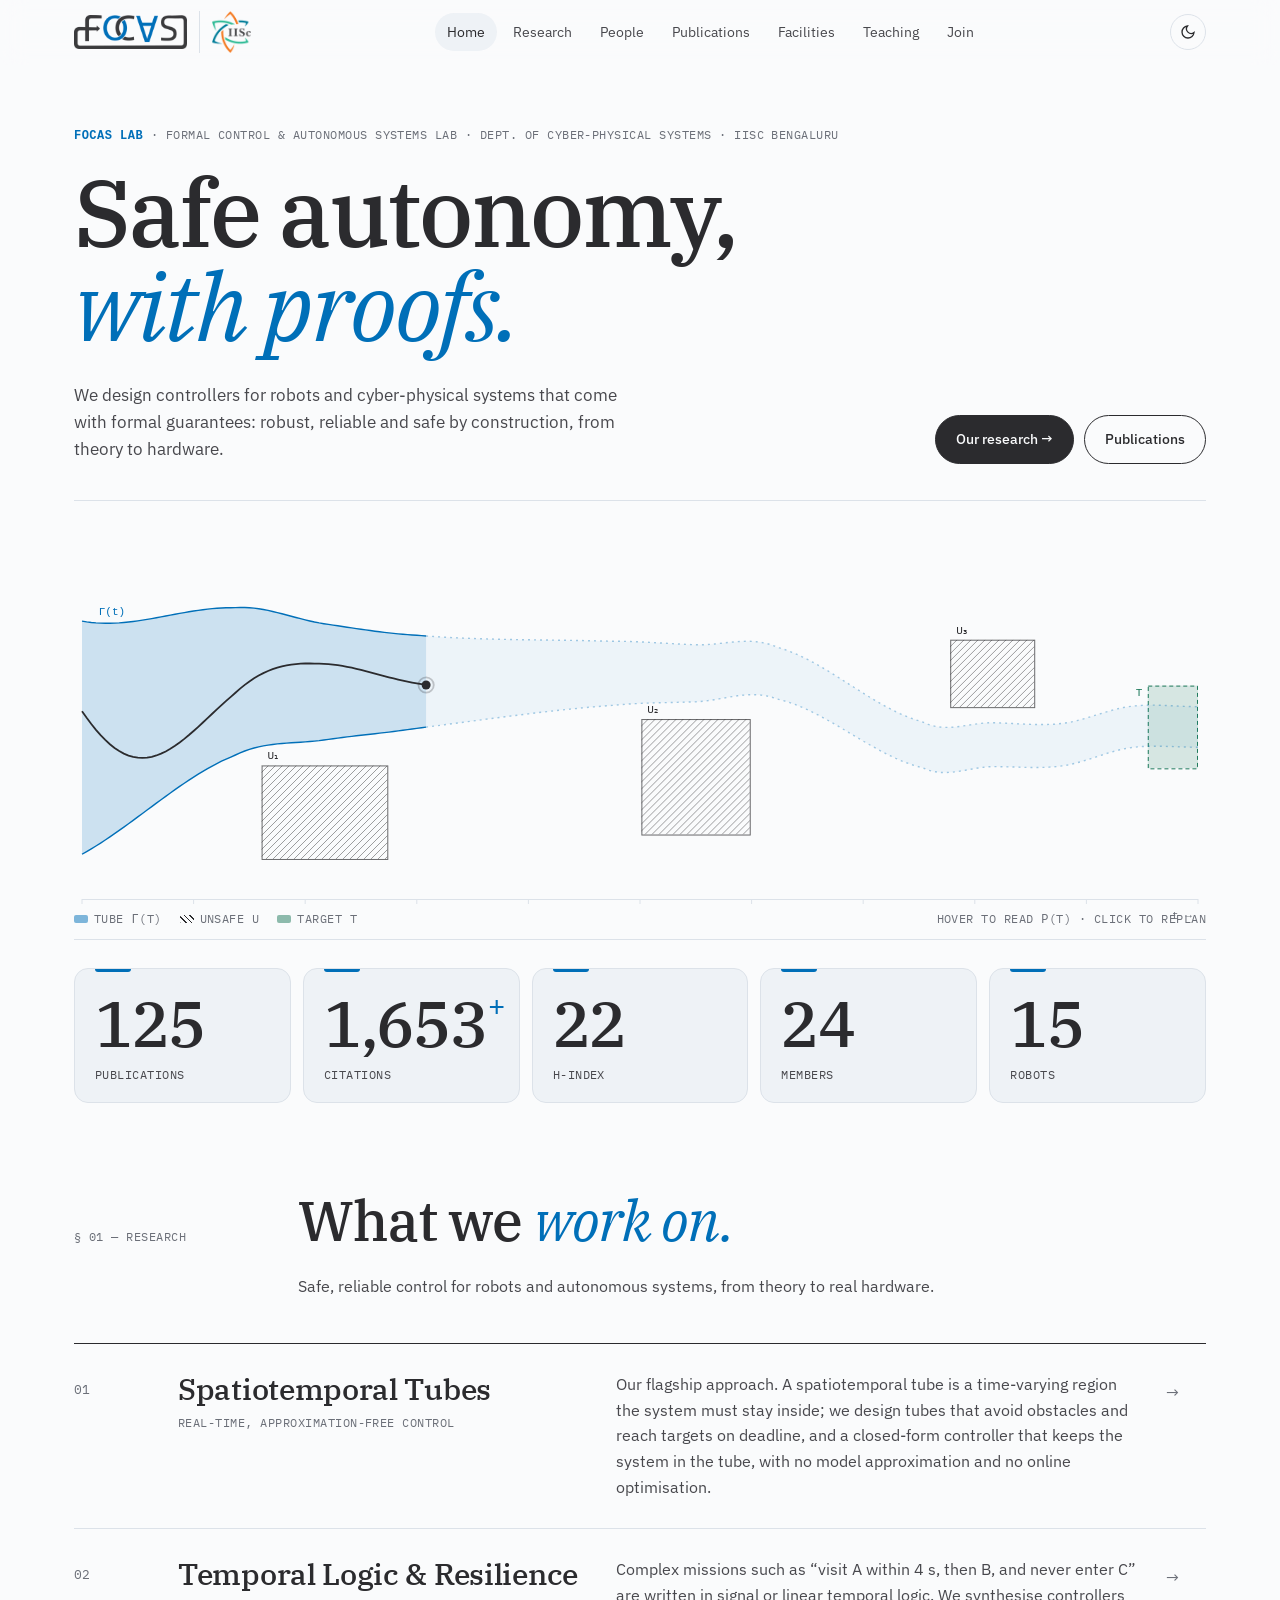
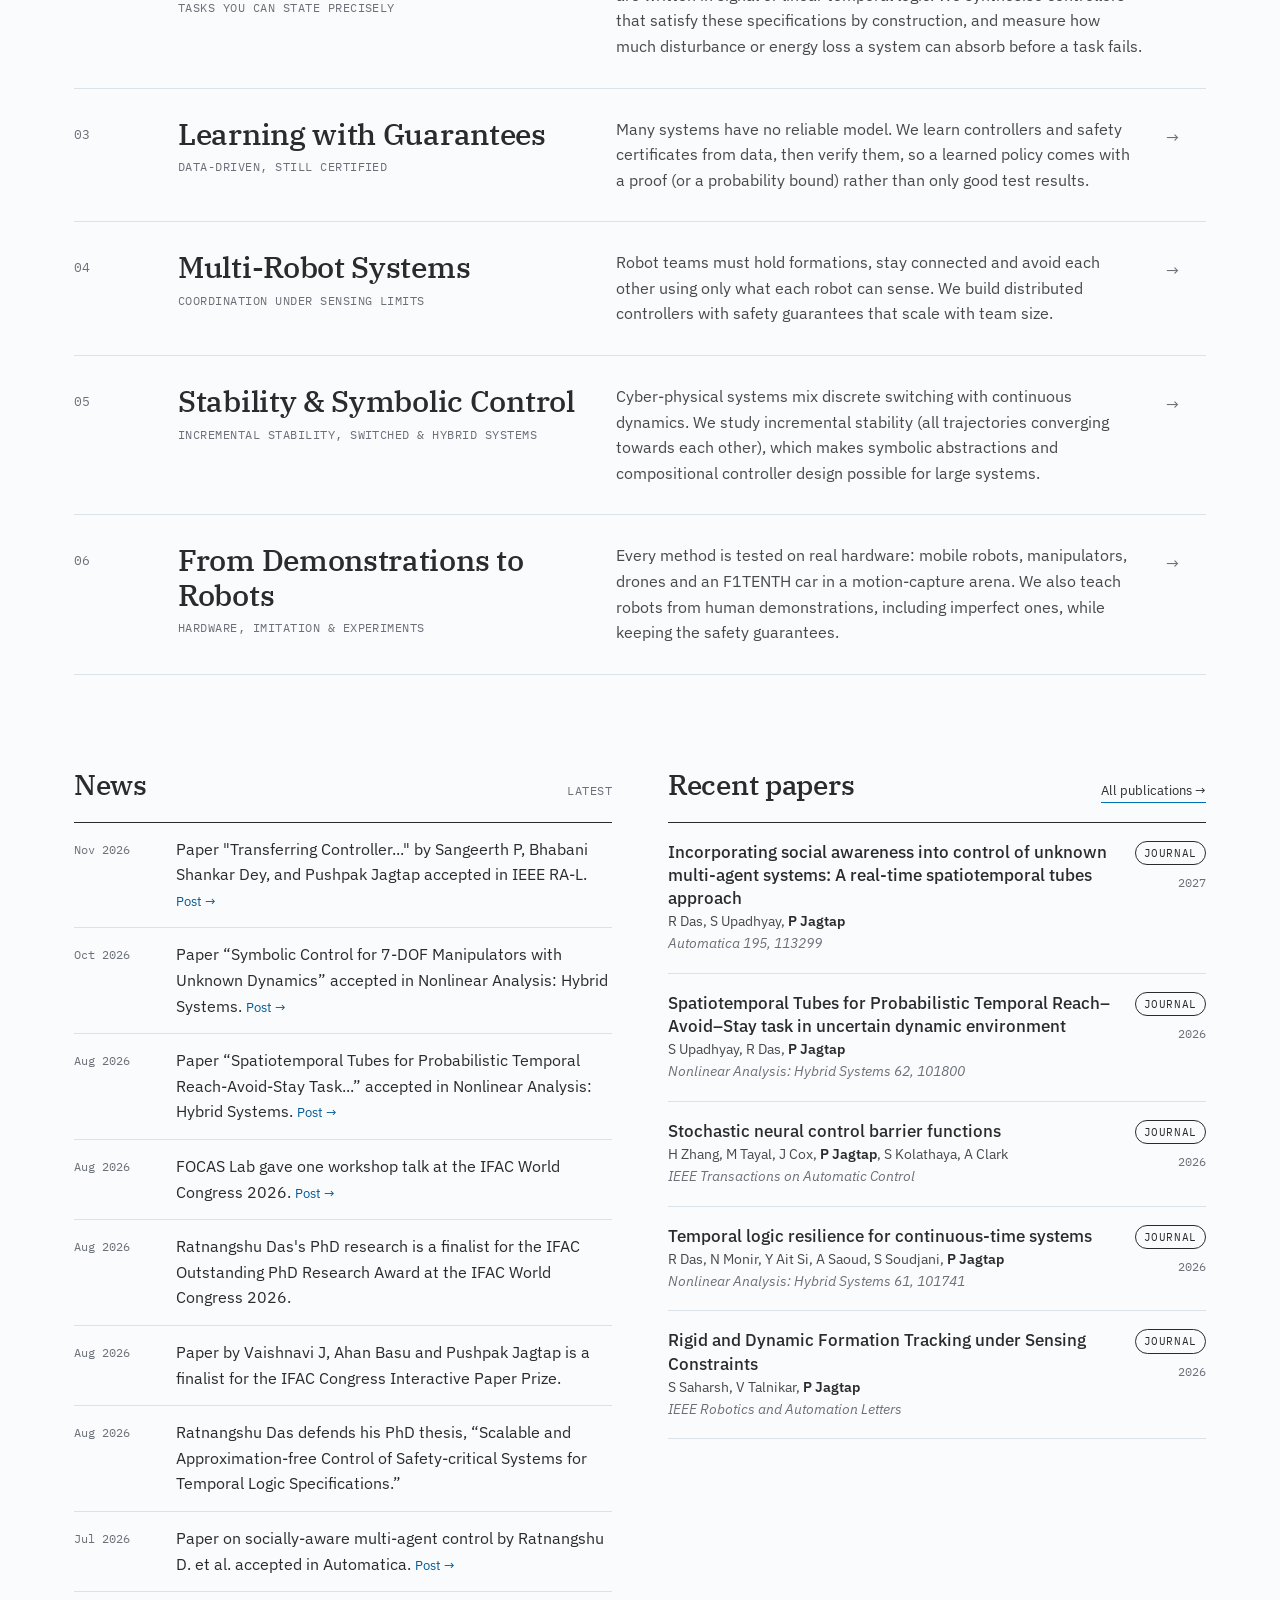
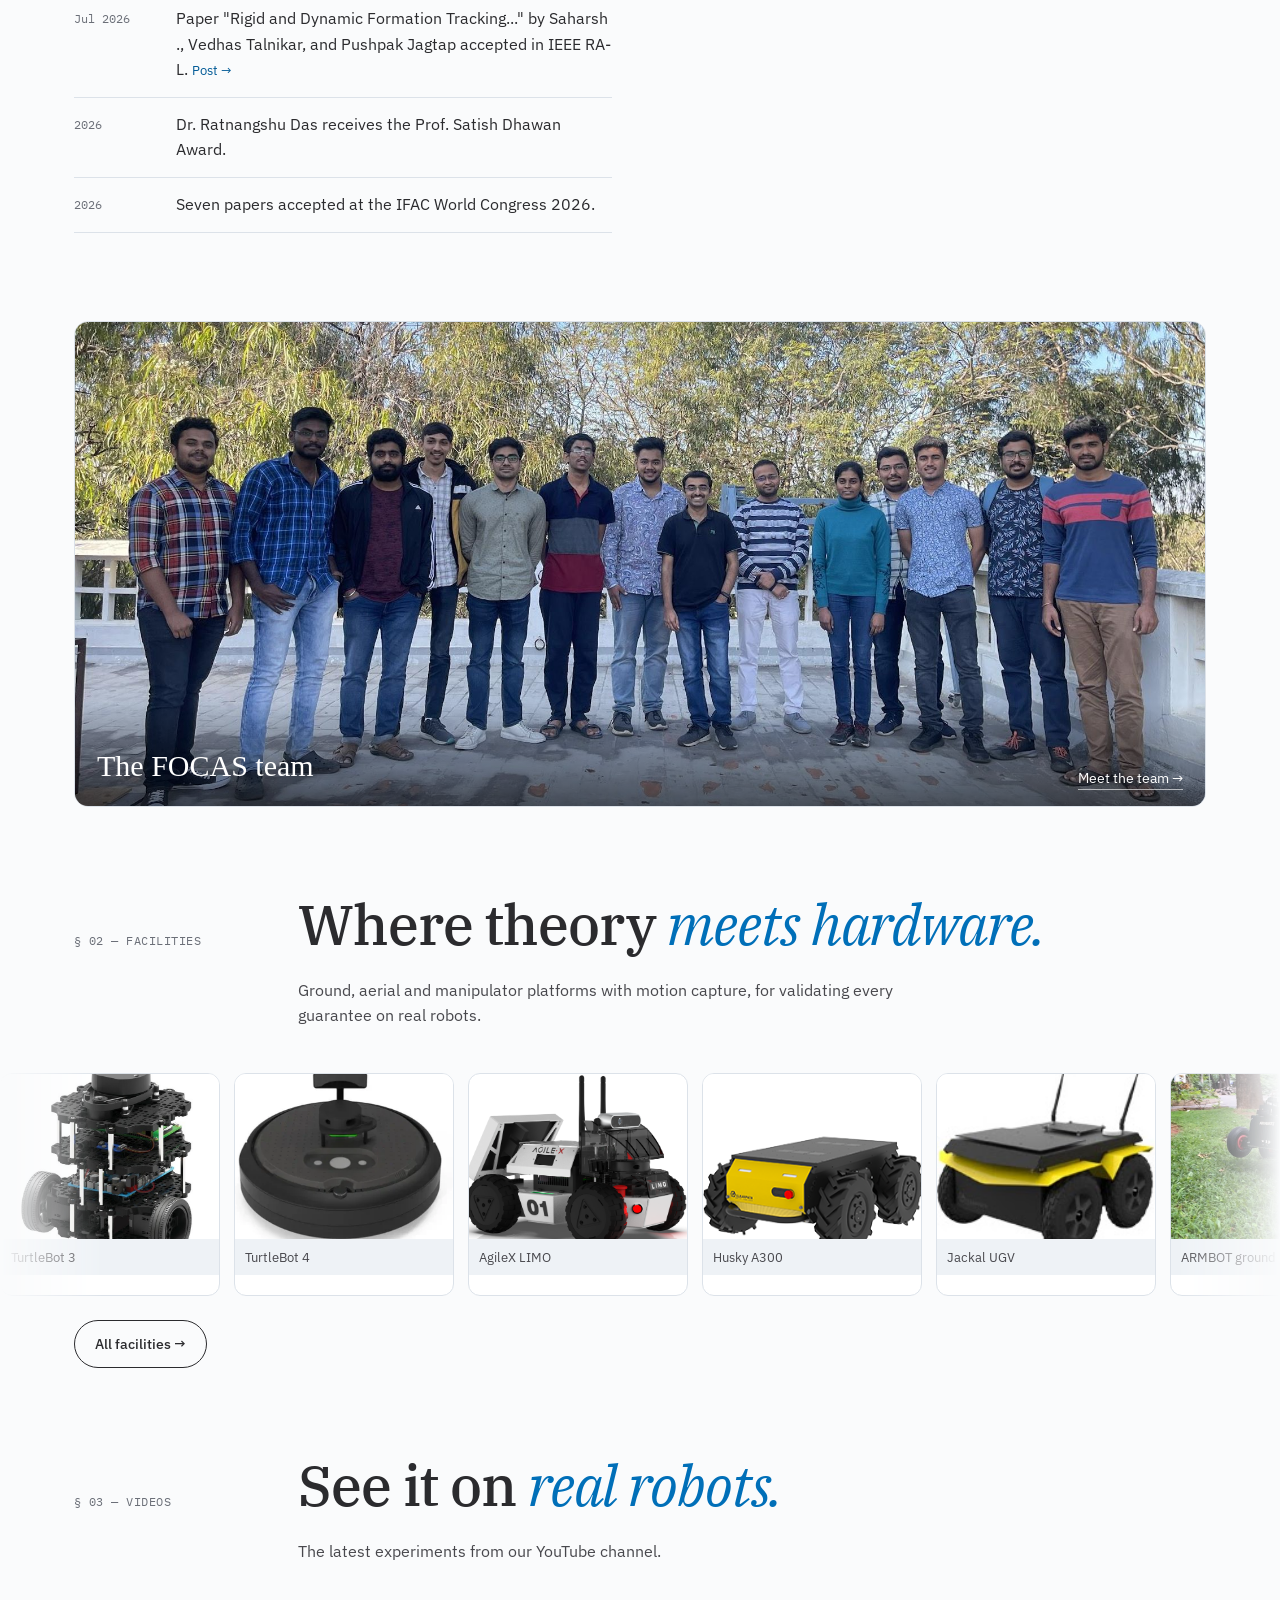
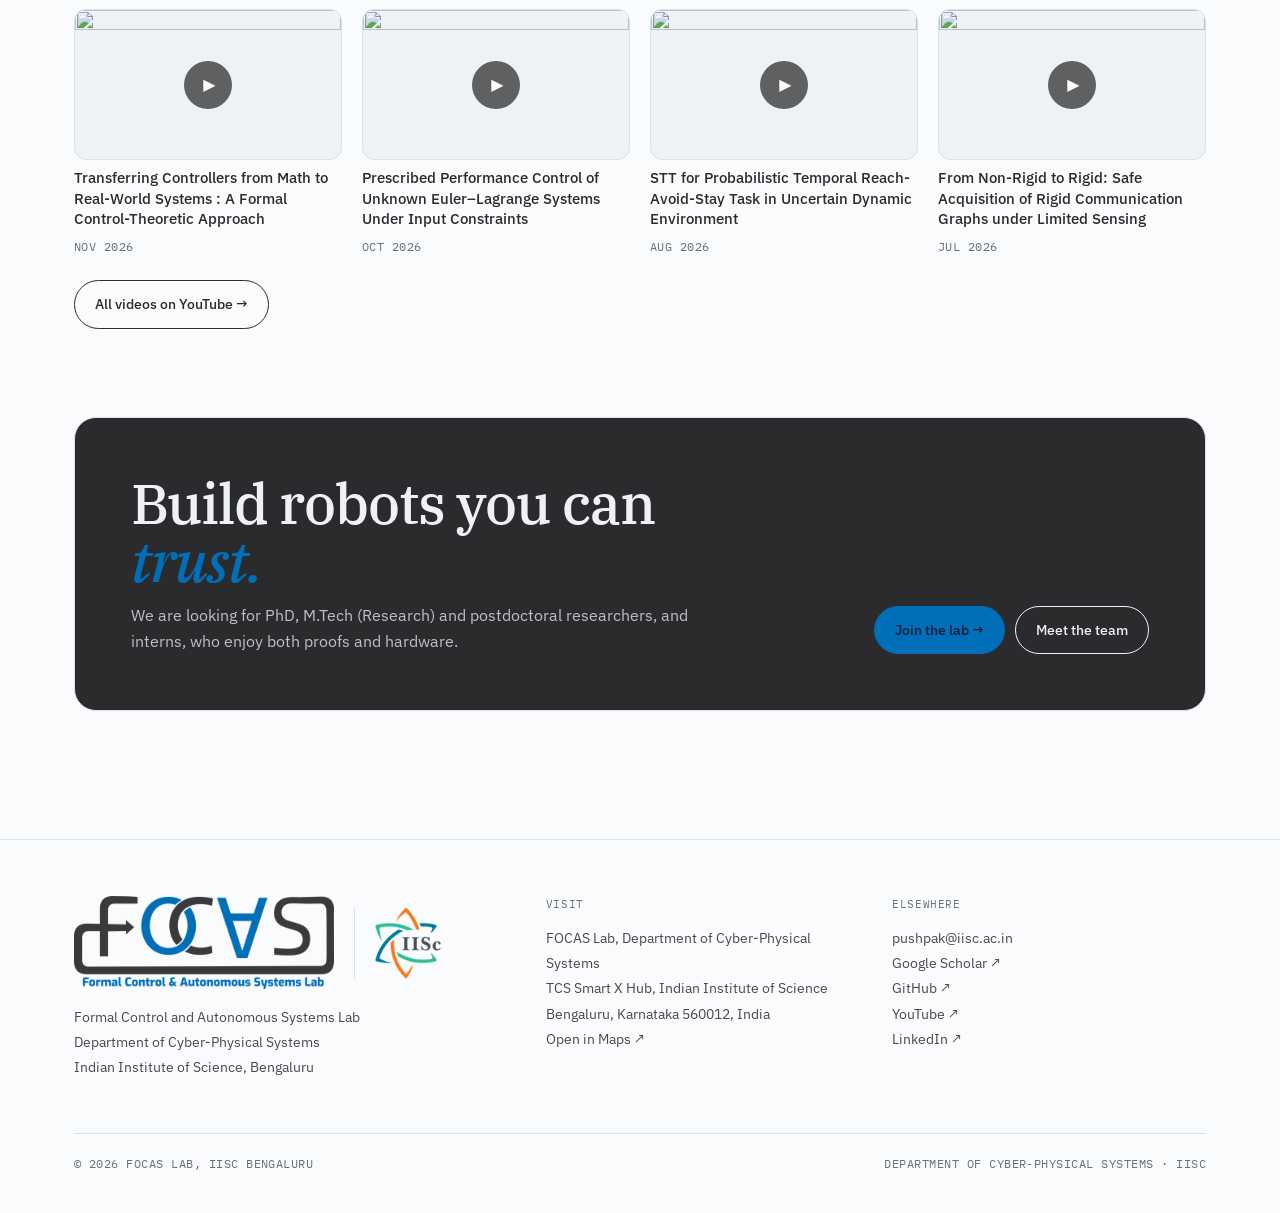
==== commit c6e15999: "Add lab group photo, People photo strip and auto-updating YouTube videos - Photos from the old Googl" ====
--- a/focaslab-site/index.html
+++ b/focaslab-site/index.html
@@ -40,11 +40,21 @@
 </div></section>
 
 <section style="padding-top:0"><div class="wrap">
+  <figure class="group-photo rv" id="group"></figure>
+</div></section>
+
+<section style="padding-top:0"><div class="wrap">
   <div class="sec-head"><span class="mono">§ 02 — Facilities</span><h2>Where theory <em>meets hardware.</em></h2><p>Ground, aerial and manipulator platforms with motion capture, for validating every guarantee on real robots.</p></div>
 </div>
 <div class="strip" id="strip"></div>
 <div class="wrap" style="margin-top:24px"><a class="btn ghost" href="facilities.html">All facilities →</a></div>
 </section>
+
+<section style="padding-top:0"><div class="wrap">
+  <div class="sec-head"><span class="mono">§ 03 — Videos</span><h2>See it on <em>real robots.</em></h2><p>The latest experiments from our YouTube channel.</p></div>
+  <div class="videos" id="videos"></div>
+  <div style="margin-top:24px"><a class="btn ghost" id="yt-all" href="#" target="_blank" rel="noopener">All videos on YouTube →</a></div>
+</div></section>
 
 <section style="padding-top:0"><div class="wrap">
   <div class="callout rv"><div><h2>Build robots you can <em>trust.</em></h2><p>We are looking for PhD, M.Tech (Research) and postdoctoral researchers, and interns, who enjoy both proofs and hardware.</p></div>
--- a/focaslab-site/assets/style.css
+++ b/focaslab-site/assets/style.css
@@ -37,8 +37,8 @@
 .nav .wrap{display:flex;align-items:center;justify-content:space-between;height:64px;gap:20px}
 .brand{display:flex;align-items:center;gap:12px}
 .brand img{height:34px;width:auto}
-.brand small{font-family:var(--mono);font-size:10.5px;line-height:1.3;color:var(--muted);letter-spacing:.06em;border-left:1px solid var(--line);padding-left:12px}
-@media (max-width:420px){.brand small{display:none}}
+.brand .iisc{border-left:1px solid var(--line);padding-left:12px}
+.brand .iisc img{height:42px}
 .links{display:flex;gap:4px;align-items:center}
 .links a{padding:8px 12px;border-radius:99px;font-size:14px;color:var(--ink-2);transition:background .2s,color .2s}
 .links a:hover{background:var(--paper-2);color:var(--ink)}
@@ -277,7 +277,11 @@
 footer p,footer a{font-size:14px;color:var(--ink-2);line-height:1.8}
 footer a{display:block}
 footer a:hover{color:var(--accent)}
-footer .big img{width:min(260px,100%);height:auto;margin-bottom:16px}
+footer .big{display:flex;align-items:center;gap:20px;margin-bottom:16px}
+footer .big img{width:min(260px,100%);height:auto}
+footer .big .iisc{flex:none;border-left:1px solid var(--line);padding-left:20px}
+footer .big .logo-light,footer .big .logo-dark{min-width:0}
+footer .big .iisc img{width:auto;height:72px}
 footer .base{grid-column:1/-1;display:flex;justify-content:space-between;flex-wrap:wrap;gap:12px;border-top:1px solid var(--line);padding-top:20px;margin-top:20px}
 @media (max-width:760px){footer .wrap{grid-template-columns:1fr}}
 
@@ -288,3 +292,29 @@
 ::selection{background:var(--accent);color:#0f1b33}
 @media (max-width:700px){.tube-hint{display:none}.tube-legend{gap:12px}.tube-legend span{font-size:10px}}
 @media (max-width:700px){.toolbar{position:static}}
+
+/* group photo (home) */
+.group-photo{position:relative;border-radius:var(--r);overflow:hidden;border:1px solid var(--line)}
+.group-photo img{width:100%;aspect-ratio:21/9;object-fit:cover;object-position:50% 72%}
+.group-photo figcaption{position:absolute;left:0;right:0;bottom:0;display:flex;justify-content:space-between;align-items:flex-end;gap:12px;padding:40px 22px 16px;background:linear-gradient(transparent,rgba(0,0,0,.6));color:#fff}
+.group-photo figcaption span{font-family:var(--serif);font-size:clamp(20px,2.6vw,30px)}
+.group-photo figcaption a{font-size:14px;white-space:nowrap;border-bottom:1px solid rgba(255,255,255,.6)}
+@media (max-width:600px){.group-photo img{aspect-ratio:4/3}}
+
+/* latest videos (home) */
+.videos{display:grid;grid-template-columns:repeat(4,1fr);gap:20px}
+@media (max-width:900px){.videos{grid-template-columns:repeat(2,1fr)}}
+@media (max-width:520px){.videos{grid-template-columns:1fr}}
+.video{display:flex;flex-direction:column;gap:8px}
+.video .thumb{position:relative;display:block;border-radius:12px;overflow:hidden;border:1px solid var(--line);background:var(--paper-2)}
+.video .thumb img{width:100%;aspect-ratio:16/9;object-fit:cover;transition:transform .3s}
+.video:hover .thumb img{transform:scale(1.03)}
+.video .play{position:absolute;inset:0;margin:auto;width:48px;height:48px;border-radius:99px;display:grid;place-items:center;background:rgba(0,0,0,.6);color:#fff;font-size:16px;padding-left:3px}
+.video b{font-weight:500;font-size:15px;line-height:1.35;color:var(--ink)}
+.video:hover b{color:var(--accent)}
+
+/* photo strip (people) */
+.strip.photos{margin:8px 0 48px}
+.strip.photos figure{flex-basis:320px;background:var(--paper-2)}
+.strip.photos img{width:320px;height:220px}
+@media (max-width:600px){.strip.photos figure{flex-basis:240px}.strip.photos img{width:240px;height:170px}}
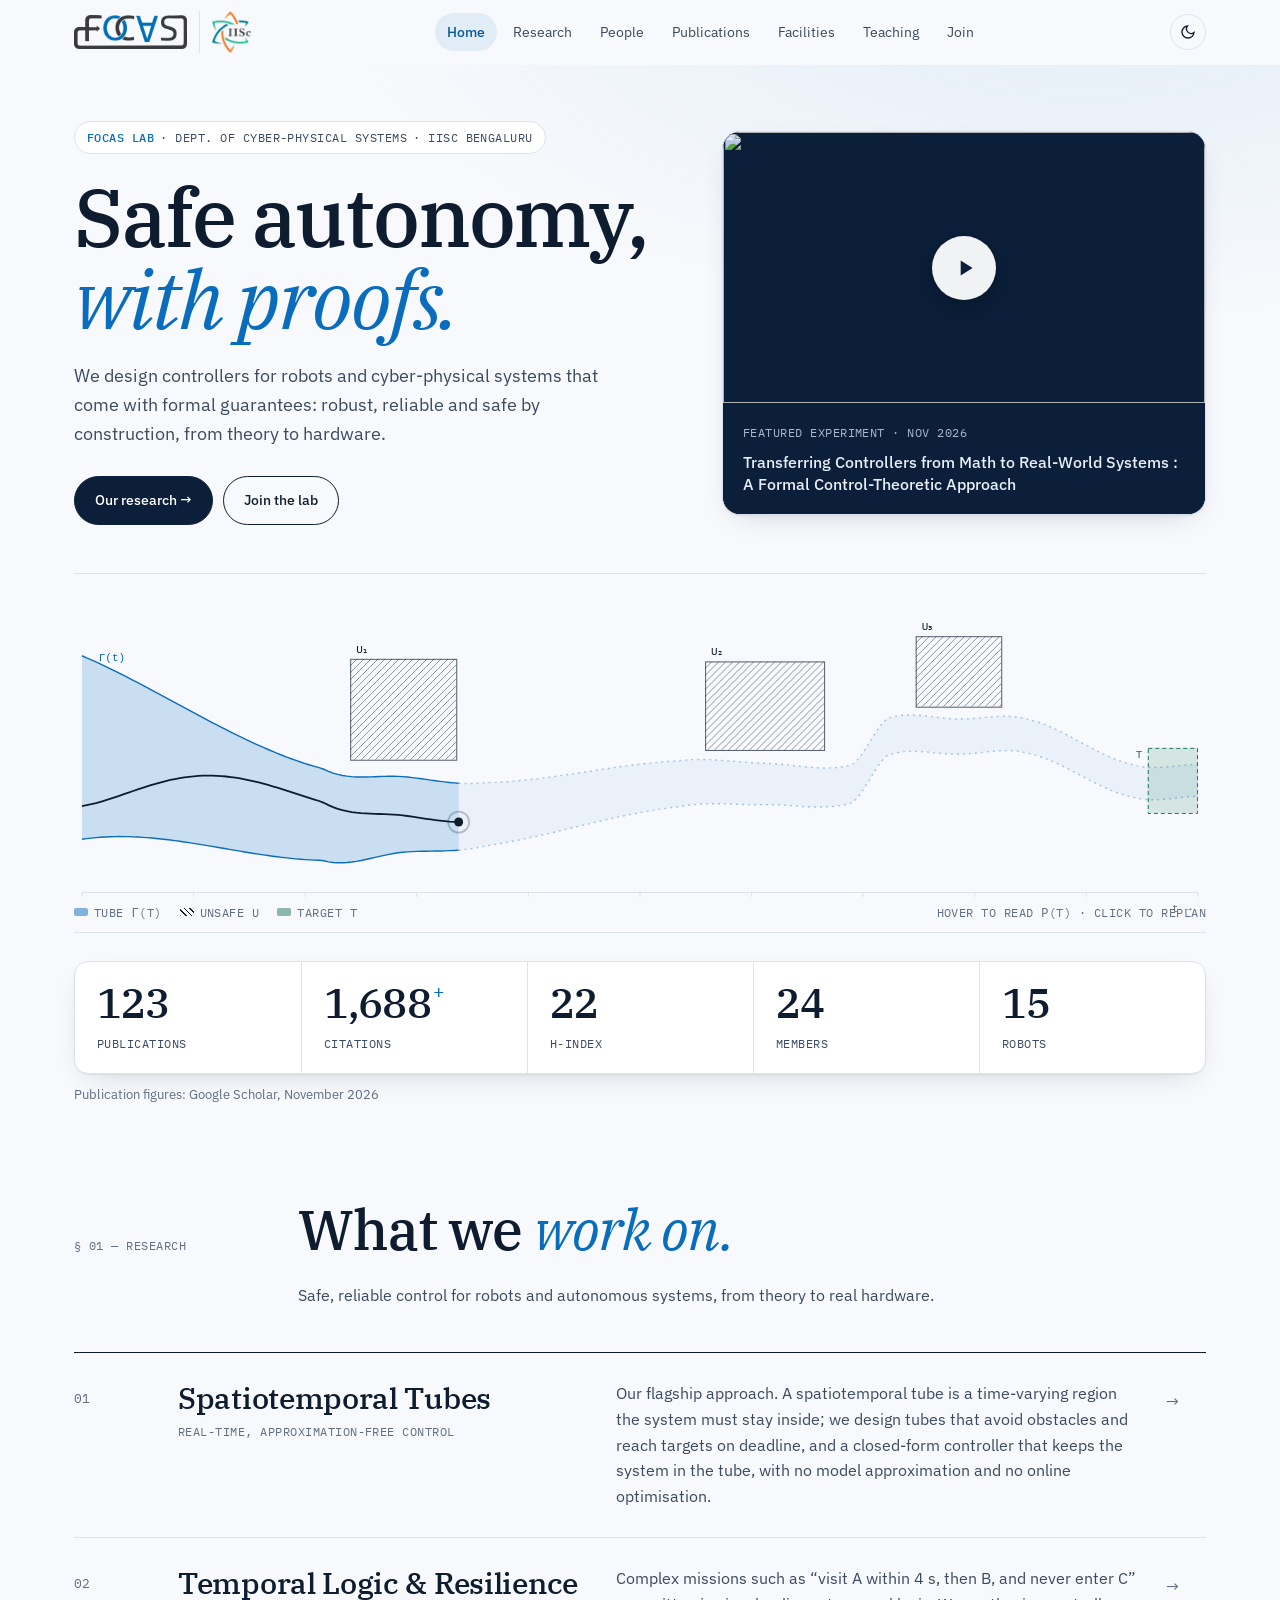
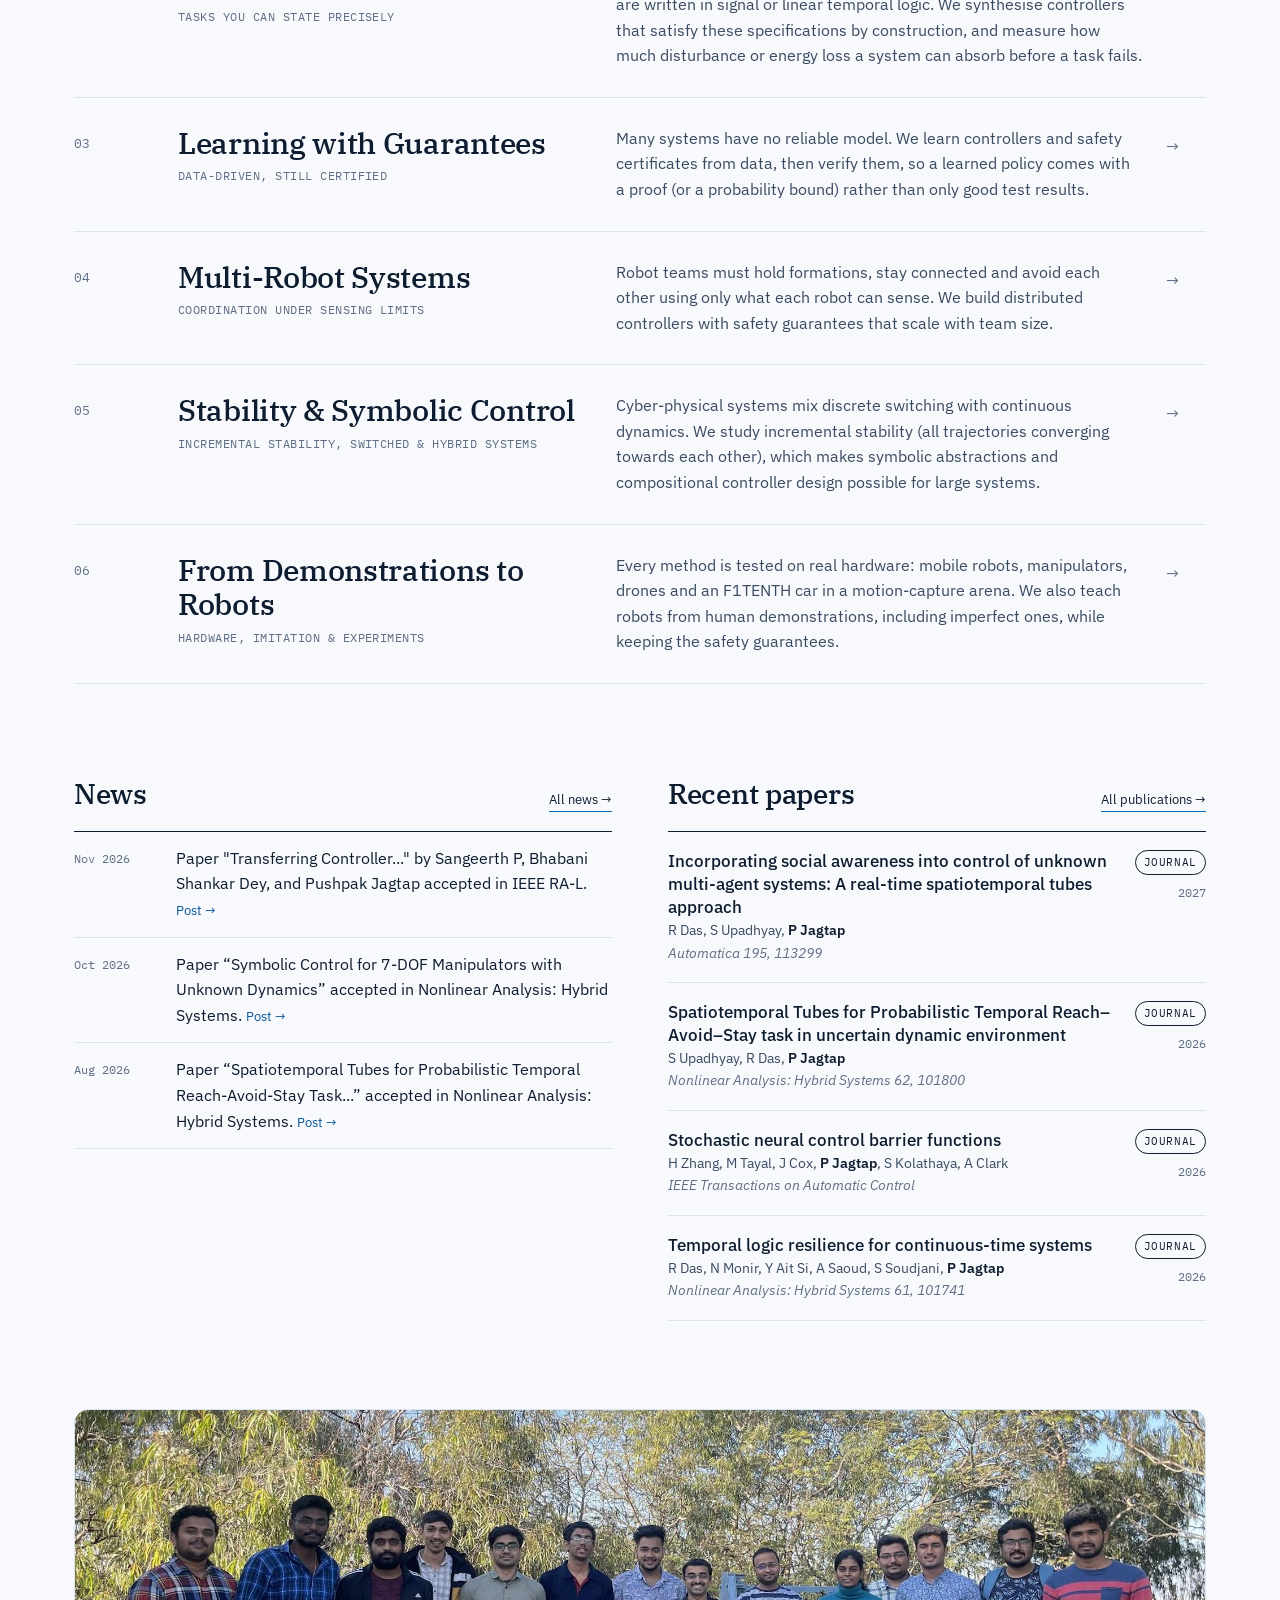
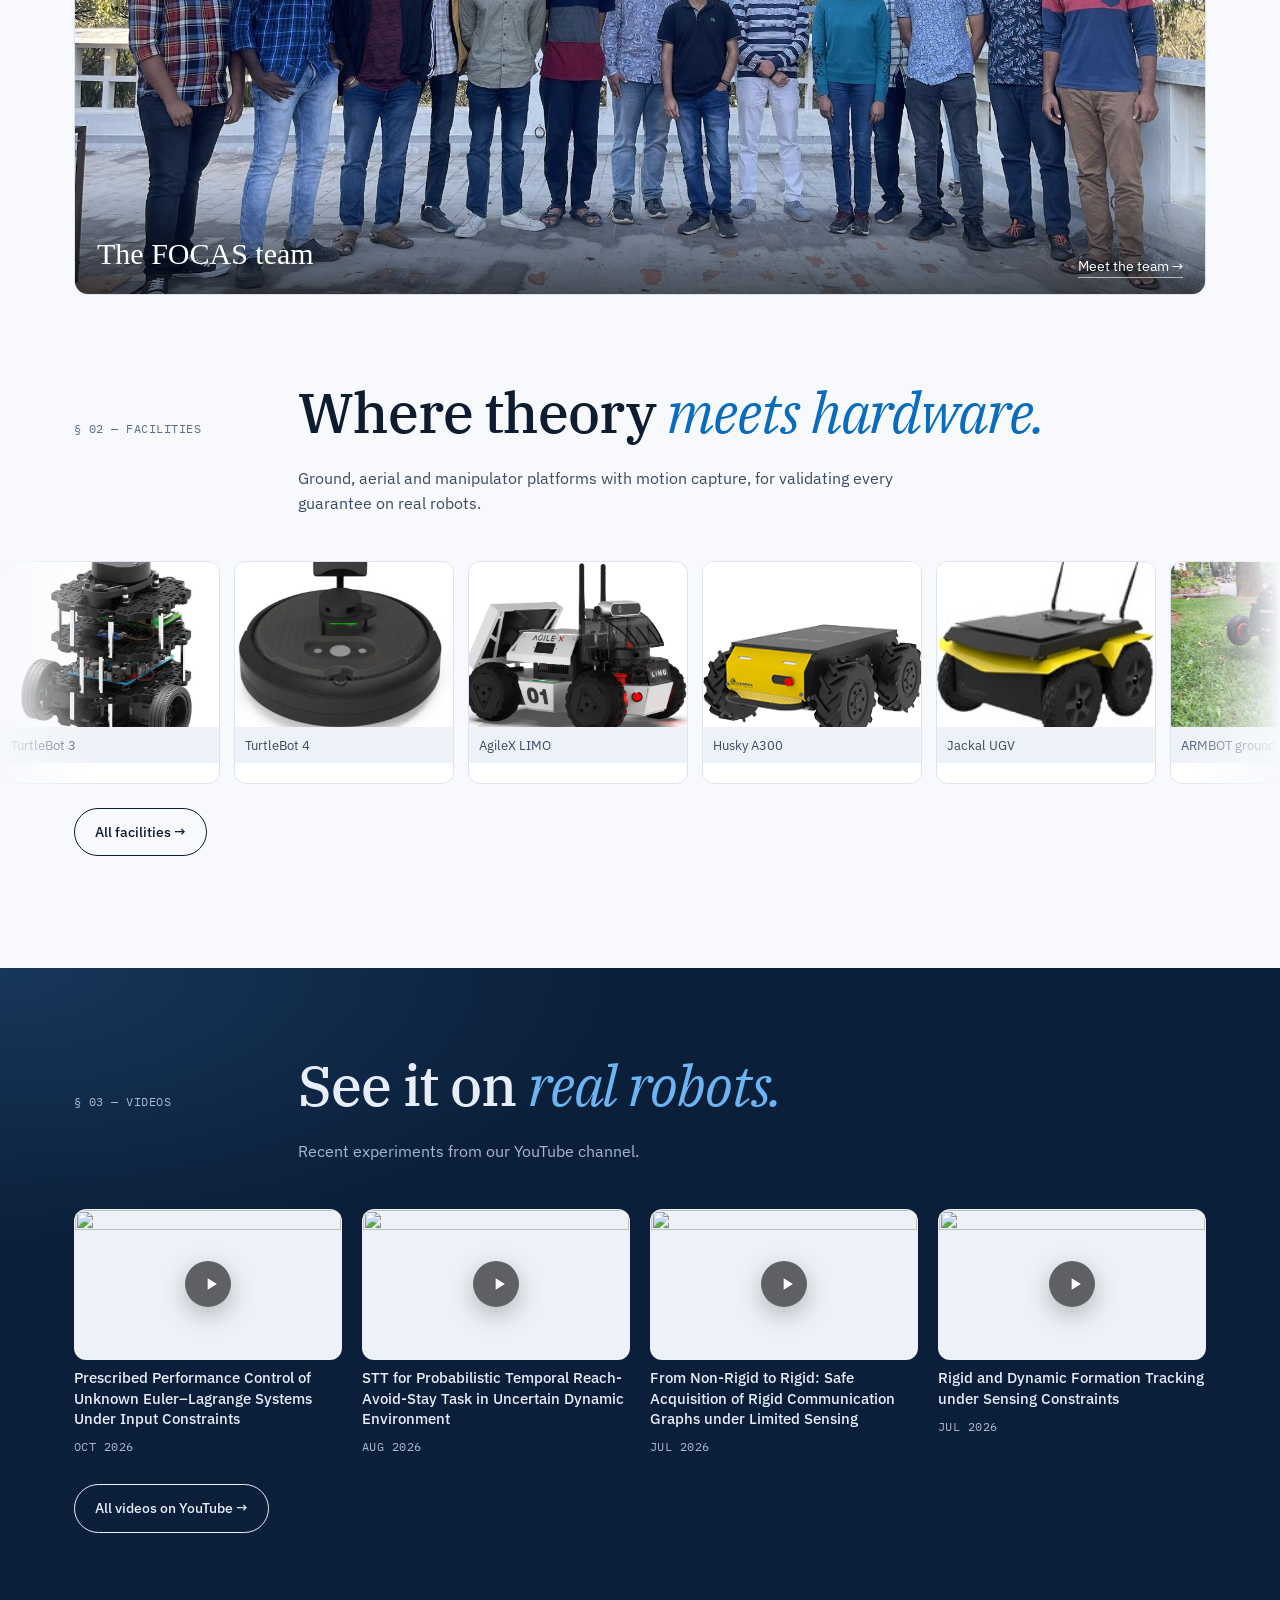
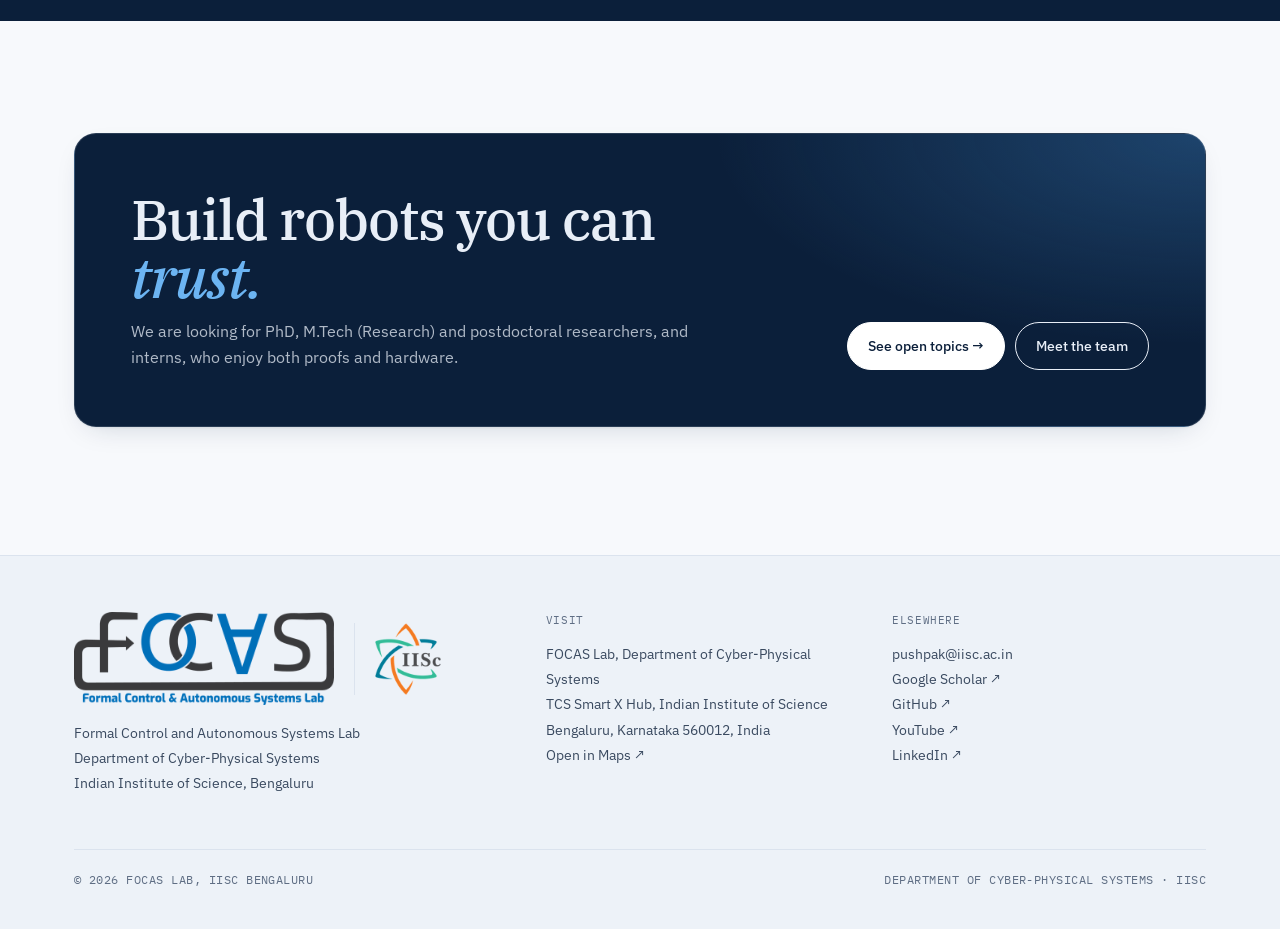
==== commit 040697a0: "Site refresh: navy + logo-blue palette, featured experiment, faster and more robust pages - Palette:" ====
--- a/focaslab-site/index.html
+++ b/focaslab-site/index.html
@@ -7,26 +7,37 @@
 <meta name="description" content="Formal Control and Autonomous Systems Lab, Department of Cyber-Physical Systems, IISc Bengaluru.">
 <meta property="og:title" content="FOCAS Lab — IISc">
 <meta property="og:description" content="Formal Control and Autonomous Systems Lab, Department of Cyber-Physical Systems, IISc Bengaluru.">
+<meta property="og:type" content="website">
+<meta property="og:site_name" content="FOCAS Lab, IISc">
+<meta property="og:image" content="https://chayanpaul007.github.io/focaslab-website/assets/og.jpg">
+<meta property="og:image:width" content="1200"><meta property="og:image:height" content="630">
+<meta name="twitter:card" content="summary_large_image">
+<meta name="theme-color" content="#0b1f3a">
 <link rel="icon" href="assets/favicon.svg" type="image/svg+xml">
 <link rel="preconnect" href="https://fonts.googleapis.com"><link rel="preconnect" href="https://fonts.gstatic.com" crossorigin>
 <link href="https://fonts.googleapis.com/css2?family=IBM+Plex+Mono:wght@400;500&family=IBM+Plex+Sans:wght@400;500;600&family=IBM+Plex+Serif:ital,wght@0,400;0,500;1,400;1,500&display=swap" rel="stylesheet">
 <link rel="stylesheet" href="assets/style.css">
+<script>document.documentElement.classList.add('js')</script>
 </head>
 <body data-page="home">
-<main>
-<section class="hero" style="padding-bottom:0"><div class="wrap">
-  <span class="mono"><b class="accent">FOCAS Lab</b> · Formal Control &amp; Autonomous Systems Lab · Dept. of Cyber-Physical Systems · IISc Bengaluru</span>
-  <h1 style="margin-top:18px">Safe autonomy,<br><em>with proofs.</em></h1>
-  <div class="sub">
-    <p>We design controllers for robots and cyber-physical systems that come with formal guarantees: robust, reliable and safe by construction, from theory to hardware.</p>
-    <div class="cta"><a class="btn solid" href="research.html">Our research →</a><a class="btn ghost" href="publications.html">Publications</a></div>
+<main id="main">
+<section class="hero"><div class="wrap">
+  <div class="hero-grid">
+    <div class="hero-copy">
+      <span class="eyebrow mono"><b>FOCAS Lab</b><span class="wide">· Dept. of Cyber-Physical Systems</span><span>· IISc Bengaluru</span></span>
+      <h1>Safe autonomy,<br><em>with proofs.</em></h1>
+      <p class="lede">We design controllers for robots and cyber-physical systems that come with formal guarantees: robust, reliable and safe by construction, from theory to hardware.</p>
+      <div class="cta"><a class="btn solid" href="research.html">Our research →</a><a class="btn ghost" href="join.html">Join the lab</a></div>
+    </div>
+    <figure class="featured" id="featured"></figure>
   </div>
   <div class="tube-stage">
     <canvas id="tube" aria-label="Animated spatiotemporal tube: a trajectory stays inside a shrinking funnel, avoids unsafe sets and reaches a target in time" role="img"></canvas>
     <div class="tube-legend mono"><span><i style="background:var(--accent);opacity:.5"></i>Tube Γ(t)</span><span><i style="background:repeating-linear-gradient(45deg,var(--ink) 0 1px,transparent 1px 4px)"></i>Unsafe U</span><span><i style="background:var(--safe);opacity:.5"></i>Target T</span></div>
     <div class="tube-hint mono">hover to read ρ(t) · click to replan</div>
   </div>
-  <div class="stats" id="stats"></div>
+  <div class="stats home-stats" id="stats"></div>
+  <p class="asof" id="asof"></p>
 </div></section>
 
 <section><div class="wrap">
@@ -35,8 +46,8 @@
 </div></section>
 
 <section style="padding-top:0"><div class="wrap two">
-  <div><div class="col-title"><h3>News</h3><span class="mono">Latest</span></div><ul class="news" id="news"></ul></div>
-  <div><div class="col-title"><h3>Recent papers</h3><a href="publications.html">All publications →</a></div><div id="recent" style="border-top:1px solid var(--ink)"></div></div>
+  <div><div class="col-title"><h3>News</h3><a href="news.html">All news →</a></div><ul class="news" id="news"></ul></div>
+  <div><div class="col-title"><h3>Recent papers</h3><a href="publications.html">All publications →</a></div><div id="recent" class="recent"></div></div>
 </div></section>
 
 <section style="padding-top:0"><div class="wrap">
@@ -50,15 +61,15 @@
 <div class="wrap" style="margin-top:24px"><a class="btn ghost" href="facilities.html">All facilities →</a></div>
 </section>
 
-<section style="padding-top:0"><div class="wrap">
-  <div class="sec-head"><span class="mono">§ 03 — Videos</span><h2>See it on <em>real robots.</em></h2><p>The latest experiments from our YouTube channel.</p></div>
+<section class="band"><div class="wrap">
+  <div class="sec-head"><span class="mono">§ 03 — Videos</span><h2>See it on <em>real robots.</em></h2><p>Recent experiments from our YouTube channel.</p></div>
   <div class="videos" id="videos"></div>
-  <div style="margin-top:24px"><a class="btn ghost" id="yt-all" href="#" target="_blank" rel="noopener">All videos on YouTube →</a></div>
+  <div style="margin-top:28px"><a class="btn ghost" id="yt-all" href="#" target="_blank" rel="noopener">All videos on YouTube →</a></div>
 </div></section>
 
-<section style="padding-top:0"><div class="wrap">
+<section><div class="wrap">
   <div class="callout rv"><div><h2>Build robots you can <em>trust.</em></h2><p>We are looking for PhD, M.Tech (Research) and postdoctoral researchers, and interns, who enjoy both proofs and hardware.</p></div>
-  <div class="cta" style="justify-content:flex-end"><a class="btn solid" href="join.html">Join the lab →</a><a class="btn" href="people.html">Meet the team</a></div></div>
+  <div class="cta" style="justify-content:flex-end"><a class="btn solid" href="join.html">See open topics →</a><a class="btn" href="people.html">Meet the team</a></div></div>
 </div></section>
 <script src="assets/tube.js"></script>
 </main>
--- a/focaslab-site/assets/style.css
+++ b/focaslab-site/assets/style.css
@@ -1,19 +1,23 @@
 :root{
-  --paper:#fafbfc; --paper-2:#eef2f6; --ink:#2b2b2e; --ink-2:#48484d; --muted:#6b6f78; --line:#dce2e9;
-  --accent:#006fb8; --accent-ink:#005a96; --accent-soft:rgba(0,111,184,.10); --navy:#3a3a3c; --safe:#1f7a5c;
-  --deep:#2b2b2e; --on-deep:#eef2f6;
+  --paper:#f7f9fc; --paper-2:#edf2f8; --surface:#ffffff; --ink:#0e1c2f; --ink-2:#3a4a60; --muted:#5f6e84; --line:#dbe3ee;
+  --accent:#0a6cbd; --accent-ink:#08589b; --accent-soft:rgba(10,108,189,.09); --navy:#0b1f3a; --safe:#1f7a5c;
+  --deep:#0b1f3a; --on-deep:#e8eef7; --on-deep-2:#a9b8cc; --accent-deep:#6cb4f2; --line-deep:rgba(232,238,247,.14);
+  --shadow:0 1px 2px rgba(11,31,58,.05),0 10px 30px -14px rgba(11,31,58,.22);
   --serif:"IBM Plex Serif",Georgia,serif; --sans:"IBM Plex Sans",system-ui,sans-serif; --mono:"IBM Plex Mono",ui-monospace,monospace;
   --max:1180px; --r:14px;
   color-scheme:light;
 }
 .person .ph .init{z-index:0!important}.person .ph img{position:relative;z-index:1}
 @media (prefers-color-scheme:dark){:root:not([data-theme="light"]){
-  --paper:#121214; --paper-2:#1c1d21; --ink:#ececee; --ink-2:#c4c6cc; --muted:#9a9ca3; --line:#2e3036;
-  --accent:#3ea0e6; --accent-ink:#5cb0ec; --accent-soft:rgba(62,160,230,.15); --navy:#c4c6cc; --safe:#4fc3a1;
-  --deep:#1c1d21; --on-deep:#ececee; color-scheme:dark;}}
-:root[data-theme="dark"]{--paper:#121214; --paper-2:#1c1d21; --ink:#ececee; --ink-2:#c4c6cc; --muted:#9a9ca3; --line:#2e3036;
-  --accent:#3ea0e6; --accent-ink:#5cb0ec; --accent-soft:rgba(62,160,230,.15); --navy:#c4c6cc; --safe:#4fc3a1;
-  --deep:#1c1d21; --on-deep:#ececee; color-scheme:dark;}
+  --paper:#0a1220; --paper-2:#111c2e; --surface:#0f1a2b; --ink:#e6edf7; --ink-2:#b4c1d4; --muted:#8a9ab0; --line:#1f2c42;
+  --accent:#4ea3ef; --accent-ink:#7ab9f3; --accent-soft:rgba(78,163,239,.14); --navy:#b4c1d4; --safe:#4fc3a1;
+  --deep:#0e1d36; --on-deep:#e6edf7; --on-deep-2:#a3b3c9; --accent-deep:#7ab9f3; --line-deep:rgba(230,237,247,.12);
+  --shadow:0 1px 2px rgba(0,0,0,.3),0 12px 32px -16px rgba(0,0,0,.6); color-scheme:dark;}}
+:root[data-theme="dark"]{
+  --paper:#0a1220; --paper-2:#111c2e; --surface:#0f1a2b; --ink:#e6edf7; --ink-2:#b4c1d4; --muted:#8a9ab0; --line:#1f2c42;
+  --accent:#4ea3ef; --accent-ink:#7ab9f3; --accent-soft:rgba(78,163,239,.14); --navy:#b4c1d4; --safe:#4fc3a1;
+  --deep:#0e1d36; --on-deep:#e6edf7; --on-deep-2:#a3b3c9; --accent-deep:#7ab9f3; --line-deep:rgba(230,237,247,.12);
+  --shadow:0 1px 2px rgba(0,0,0,.3),0 12px 32px -16px rgba(0,0,0,.6); color-scheme:dark;}
 
 /* logo: light/dark variants follow the theme */
 .logo-dark{display:none}
@@ -42,7 +46,7 @@
 .links{display:flex;gap:4px;align-items:center}
 .links a{padding:8px 12px;border-radius:99px;font-size:14px;color:var(--ink-2);transition:background .2s,color .2s}
 .links a:hover{background:var(--paper-2);color:var(--ink)}
-.links a.active{color:var(--ink);background:var(--paper-2)}
+.links a.active{color:var(--accent-ink);background:var(--accent-soft);font-weight:500}
 .icon-btn{width:36px;height:36px;border-radius:99px;border:1px solid var(--line);background:none;color:var(--ink);display:grid;place-items:center;cursor:pointer}
 .icon-btn:hover{border-color:var(--ink-2)}
 .icon-btn svg{width:16px;height:16px}
@@ -55,34 +59,65 @@
 }
 
 /* hero */
-.hero{position:relative;padding:56px 0 24px;overflow:hidden}
-.hero h1{font-family:var(--serif);font-weight:500;font-size:clamp(44px,7.4vw,104px);line-height:1;letter-spacing:-.025em}
+.hero{position:relative;padding:56px 0 8px;overflow:hidden;background:radial-gradient(1100px 520px at 85% -10%,var(--accent-soft),transparent 70%)}
+.hero-grid{display:grid;grid-template-columns:1.1fr .9fr;gap:56px;align-items:center}
+.eyebrow{display:inline-flex;gap:6px;align-items:center;padding:6px 12px;border:1px solid var(--line);border-radius:99px;background:var(--surface);color:var(--ink-2)}
+.eyebrow b{color:var(--accent);font-weight:500}
+.eyebrow b{white-space:nowrap}
+@media (max-width:560px){.eyebrow .wide{display:none}}
+.hero h1{font-family:var(--serif);font-weight:500;font-size:clamp(44px,6.4vw,92px);line-height:1;letter-spacing:-.025em;margin-top:22px}
 .hero h1 em{color:var(--accent);font-weight:400}
-.hero .sub{display:flex;flex-wrap:wrap;justify-content:space-between;gap:24px;align-items:flex-end;margin-top:28px}
-.hero .sub p{max-width:560px;color:var(--ink-2);font-size:17px}
+.lede{max-width:540px;color:var(--ink-2);font-size:18px;line-height:1.6;margin-top:22px}
+.hero .cta{margin-top:28px}
+@media (max-width:900px){.hero-grid{grid-template-columns:1fr;gap:32px}}
+/* featured experiment video: poster first, the player loads on click */
+.featured{position:relative;border-radius:18px;overflow:hidden;background:var(--deep);box-shadow:var(--shadow);border:1px solid var(--line)}
+.featured .poster,.featured .frame{display:block;width:100%;aspect-ratio:16/9;border:0;padding:0;background:var(--deep);cursor:pointer;position:relative}
+.featured .poster img{width:100%;height:100%;object-fit:cover;transition:transform .5s,opacity .3s;opacity:.92}
+.featured .poster:hover img{transform:scale(1.02);opacity:1}
+.featured iframe{width:100%;height:100%;border:0;display:block}
+.play{position:absolute;inset:0;margin:auto;width:64px;height:64px;border-radius:99px;display:grid;place-items:center;background:rgba(255,255,255,.94);color:var(--navy);box-shadow:0 8px 24px rgba(0,0,0,.25);transition:transform .2s}
+.play svg{width:26px;height:26px;margin-left:3px}
+.featured .poster:hover .play,.video:hover .play{transform:scale(1.07)}
+.featured figcaption{padding:16px 20px 18px;background:var(--deep);color:var(--on-deep)}
+.featured figcaption .mono{color:var(--on-deep-2)}
+.featured figcaption b{display:block;font-weight:500;font-size:16px;line-height:1.4;margin-top:6px}
+.js .featured:empty{aspect-ratio:16/11}
 .cta{display:flex;gap:10px;flex-wrap:wrap}
-.btn{display:inline-flex;align-items:center;gap:8px;padding:12px 20px;border-radius:99px;border:1px solid var(--ink);font-size:14px;font-weight:500;transition:transform .2s,background .2s,color .2s}
+.btn{display:inline-flex;align-items:center;gap:8px;padding:12px 20px;border-radius:99px;border:1px solid var(--ink);font-size:14px;font-weight:500;transition:transform .2s,background .2s,color .2s,border-color .2s}
 .btn:hover{transform:translateY(-1px)}
-.btn.solid{background:var(--ink);color:var(--paper);border-color:var(--ink)}
+.btn.solid{background:var(--navy);color:#fff;border-color:var(--navy)}
+.btn.solid:hover{background:var(--accent);border-color:var(--accent)}
 .btn.ghost:hover{background:var(--ink);color:var(--paper)}
-.tube-stage{position:relative;margin-top:36px;border-top:1px solid var(--line);border-bottom:1px solid var(--line);height:clamp(260px,38vw,440px)}
+@media (prefers-color-scheme:dark){:root:not([data-theme="light"]) .btn.solid{background:var(--accent);border-color:var(--accent);color:#06121f}}
+:root[data-theme="dark"] .btn.solid{background:var(--accent);border-color:var(--accent);color:#06121f}
+.tube-stage{position:relative;margin-top:48px;border-top:1px solid var(--line);border-bottom:1px solid var(--line);height:clamp(220px,30vw,360px)}
 #tube{width:100%;height:100%;display:block;cursor:crosshair}
 .tube-legend{position:absolute;left:0;bottom:10px;display:flex;gap:18px;flex-wrap:wrap;pointer-events:none}
 .tube-legend span{display:flex;align-items:center;gap:6px}
 .tube-legend i{display:inline-block;width:14px;height:8px;border-radius:2px}
 .tube-hint{position:absolute;right:0;bottom:10px;pointer-events:none}
 .stats{display:grid;grid-template-columns:repeat(auto-fit,minmax(150px,1fr));gap:12px;margin-top:28px}
-.stat{position:relative;background:var(--paper-2);border:1px solid var(--line);border-radius:var(--r);padding:22px 20px 18px;overflow:hidden}
+.stat{position:relative;background:var(--surface);border:1px solid var(--line);border-radius:var(--r);padding:22px 20px 18px;overflow:hidden;box-shadow:var(--shadow)}
 .stat::before{content:"";position:absolute;left:20px;top:0;width:36px;height:3px;background:var(--accent);border-radius:0 0 3px 3px}
-.stat b{display:block;font-family:var(--serif);font-weight:500;font-size:clamp(40px,5vw,64px);line-height:1;letter-spacing:-.02em;color:var(--ink);font-variant-numeric:tabular-nums}
+.stat b{display:block;font-family:var(--serif);font-weight:500;font-size:clamp(36px,4.4vw,56px);line-height:1;letter-spacing:-.02em;color:var(--ink);font-variant-numeric:tabular-nums}
 .stat b sup{font-size:.45em;color:var(--accent);vertical-align:top;margin-left:2px}
 .stat .mono{display:block;margin-top:10px;color:var(--ink-2)}
 .stat a.mono{border:0}
 .stat.link{display:flex;flex-direction:column;justify-content:flex-end;background:var(--deep);border-color:var(--deep);color:var(--on-deep)}
 .stat.link::before{display:none}
 .stat.link .mono{color:var(--on-deep);opacity:.8}
-.stat.link b{color:var(--accent);font-size:26px}
+.stat.link b{color:var(--accent-deep);font-size:26px}
 .stat.link:hover b{transform:translateX(4px)}.stat.link b{transition:transform .25s}
+/* home: one quiet bar instead of five cards; three figures on phones */
+.home-stats{grid-template-columns:repeat(5,1fr);gap:0;border:1px solid var(--line);border-radius:var(--r);background:var(--surface);box-shadow:var(--shadow);margin-top:28px}
+.home-stats .stat{background:none;border:0;border-radius:0;box-shadow:none;padding:20px 22px}
+.home-stats .stat + .stat{border-left:1px solid var(--line)}
+.home-stats .stat::before{display:none}
+.home-stats .stat b{font-size:clamp(28px,3.4vw,42px)}
+@media (max-width:640px){.home-stats{grid-template-columns:repeat(3,1fr)}.home-stats .stat:nth-child(n+4){display:none}.home-stats .stat{padding:16px 14px}.home-stats .stat .mono{font-size:10.5px}}
+.asof{font-size:12.5px;color:var(--muted);margin-top:10px}
+.js .stats:empty{min-height:110px}
 
 /* sections */
 section{padding:88px 0}
@@ -140,6 +175,7 @@
 .flow b{display:block;font-family:var(--serif);font-weight:500;font-size:21px;margin:8px 0 4px;letter-spacing:-.01em}
 .flow p{color:var(--ink-2);font-size:14.5px}
 @media (max-width:760px){.flow{grid-template-columns:1fr 1fr}.flow::before{display:none}.flow li:nth-child(3){padding-left:0;border-left:0}}
+@media (max-width:520px){.flow{grid-template-columns:1fr}.flow li,.flow li + li{padding:16px 0;border-left:0;border-bottom:1px solid var(--line)}}
 @media (prefers-reduced-motion:reduce){.flow::before{animation:none}}
 
 /* news + papers */
@@ -193,7 +229,7 @@
 @media (max-width:760px){.pi{grid-template-columns:1fr;gap:24px}.pi .ph{max-width:260px}}
 .grid{display:grid;grid-template-columns:repeat(auto-fill,minmax(210px,1fr));gap:36px 24px}
 .person .ph{aspect-ratio:1;border-radius:var(--r);overflow:hidden;background:var(--paper-2);position:relative}
-.person .ph img{width:100%;height:100%;object-fit:cover;filter:grayscale(1) contrast(1.02);transition:filter .5s,transform .6s}
+.person .ph img{width:100%;height:100%;object-fit:cover;filter:saturate(.85);transition:filter .5s,transform .6s}
 .person:hover .ph img{filter:none;transform:scale(1.03)}
 .person .ph .init{position:absolute;inset:0;display:grid;place-items:center;font-family:var(--serif);font-size:56px;color:var(--muted)}
 .person h4{font-weight:600;font-size:16px;margin-top:14px}
@@ -227,7 +263,8 @@
 .fac figcaption{padding:12px 16px;font-weight:500;font-size:15px}
 .strip{display:flex;gap:14px;overflow:hidden;mask-image:linear-gradient(90deg,transparent,#000 8%,#000 92%,transparent)}
 .strip .track{display:flex;gap:14px;animation:slide 60s linear infinite}
-.strip:hover .track{animation-play-state:paused}
+.strip:hover .track,.strip.is-off .track{animation-play-state:paused}
+.flow.is-off::before{animation-play-state:paused}
 .strip figure{flex:0 0 220px;border-radius:12px;overflow:hidden;background:#fff;border:1px solid var(--line)}
 .strip img{width:220px;height:165px;object-fit:cover}
 .strip figcaption{font-size:12.5px;padding:8px 10px;background:var(--paper-2);color:var(--ink-2)}
@@ -243,12 +280,13 @@
 .open p{color:var(--ink-2);font-size:15px}
 .open a{display:inline-block;margin-top:14px;font-family:var(--mono);font-size:12.5px;border-bottom:1px solid var(--accent)}
 @media (max-width:760px){.open{grid-template-columns:1fr}.open > div{padding:24px 0!important;border-right:0!important}}
-.callout{background:var(--deep);color:var(--on-deep);border:1px solid var(--line);border-radius:22px;padding:clamp(28px,5vw,56px);display:grid;grid-template-columns:1.4fr 1fr;gap:32px;align-items:end}
+.callout{background:radial-gradient(700px 300px at 100% 0%,rgba(78,163,239,.28),transparent 70%),var(--deep);color:var(--on-deep);border:1px solid var(--line-deep);border-radius:22px;box-shadow:var(--shadow);padding:clamp(28px,5vw,56px);display:grid;grid-template-columns:1.4fr 1fr;gap:32px;align-items:end}
 .callout h2{font-family:var(--serif);font-weight:500;font-size:clamp(32px,4.4vw,56px);line-height:1.05;letter-spacing:-.02em}
-.callout h2 em{color:var(--accent)}
+.callout h2 em{color:var(--accent-deep)}
 .callout p{opacity:.75;margin-top:12px}
 .callout .btn{border-color:var(--on-deep);color:var(--on-deep)}
-.callout .btn.solid{background:var(--accent);border-color:var(--accent);color:#0f1b33}
+.callout .btn.solid{background:#fff;border-color:#fff;color:var(--navy)}
+.callout .btn.solid:hover{background:var(--accent-deep);border-color:var(--accent-deep)}
 @media (max-width:760px){.callout{grid-template-columns:1fr}}
 .steps{counter-reset:s;display:grid;grid-template-columns:repeat(4,1fr);gap:20px}
 .steps li{list-style:none;counter-increment:s;border-top:1px solid var(--line);padding-top:14px;color:var(--ink-2);font-size:15px}
@@ -271,7 +309,7 @@
 @media (max-width:640px){.course{grid-template-columns:1fr}}
 
 /* footer */
-footer{border-top:1px solid var(--line);padding:56px 0 40px;margin-top:40px}
+footer{border-top:1px solid var(--line);padding:56px 0 40px;margin-top:40px;background:var(--paper-2)}
 footer .wrap{display:grid;grid-template-columns:1.4fr 1fr 1fr;gap:32px}
 footer h5{font-family:var(--mono);font-size:11px;letter-spacing:.06em;text-transform:uppercase;color:var(--muted);margin-bottom:12px;font-weight:400}
 footer p,footer a{font-size:14px;color:var(--ink-2);line-height:1.8}
@@ -286,10 +324,11 @@
 @media (max-width:760px){footer .wrap{grid-template-columns:1fr}}
 
 /* reveal */
-.rv{opacity:0;transform:translateY(16px);transition:opacity .8s ease,transform .8s ease}
-.rv.in{opacity:1;transform:none}
-@media (prefers-reduced-motion:reduce){.rv{opacity:1;transform:none}}
-::selection{background:var(--accent);color:#0f1b33}
+/* hidden only once JS is known to run, so content never stays blank */
+.js .rv{opacity:0;transform:translateY(14px);transition:opacity .7s ease,transform .7s ease}
+.js .rv.in{opacity:1;transform:none}
+@media (prefers-reduced-motion:reduce){.js .rv{opacity:1;transform:none;transition:none}}
+::selection{background:var(--accent);color:#fff}
 @media (max-width:700px){.tube-hint{display:none}.tube-legend{gap:12px}.tube-legend span{font-size:10px}}
 @media (max-width:700px){.toolbar{position:static}}
 
@@ -318,3 +357,69 @@
 .strip.photos figure{flex-basis:320px;background:var(--paper-2)}
 .strip.photos img{width:320px;height:220px}
 @media (max-width:600px){.strip.photos figure{flex-basis:240px}.strip.photos img{width:240px;height:170px}}
+
+/* ---------- refresh: shared pieces ---------- */
+.skip{position:absolute;left:12px;top:-60px;z-index:100;padding:10px 16px;border-radius:10px;background:var(--navy);color:#fff;font-weight:500;transition:top .2s}
+.skip:focus{top:12px}
+:focus-visible{outline:2px solid var(--accent);outline-offset:3px;border-radius:6px}
+.load-error{margin:40px 0;padding:16px 20px;border:1px solid var(--line);border-radius:var(--r);background:var(--surface);color:var(--ink-2)}
+/* placeholders reserve space while data loads, so pages never look empty */
+.js .skel:empty{min-height:420px;border-radius:var(--r);background:linear-gradient(100deg,var(--paper-2) 30%,var(--surface) 50%,var(--paper-2) 70%) 0 0/300% 100%;animation:shimmer 1.4s linear infinite}
+@keyframes shimmer{to{background-position:-300% 0}}
+@media (prefers-reduced-motion:reduce){.js .skel:empty{animation:none}}
+.recent{border-top:1px solid var(--ink)}
+
+/* dark navy band (videos) */
+.band{background:radial-gradient(900px 400px at 0% 0%,rgba(78,163,239,.18),transparent 70%),var(--deep);color:var(--on-deep);margin:24px 0}
+.band .sec-head .mono,.band .video .mono{color:var(--on-deep-2)}
+.band .sec-head p{color:var(--on-deep-2)}
+.band .sec-head h2 em{color:var(--accent-deep)}
+.band .video b{color:var(--on-deep)}
+.band .video:hover b{color:var(--accent-deep)}
+.band .video .thumb{border-color:var(--line-deep)}
+.band .btn{border-color:var(--on-deep);color:var(--on-deep)}
+.band .btn.ghost:hover{background:var(--on-deep);color:var(--navy)}
+.videos.three{grid-template-columns:repeat(3,1fr)}
+@media (max-width:900px){.videos.three{grid-template-columns:repeat(2,1fr)}}
+@media (max-width:520px){.videos.three{grid-template-columns:1fr}}
+.video .play{width:46px;height:46px}
+.video .play svg{width:20px;height:20px}
+
+/* strips: on touch screens, swipe instead of an endless marquee */
+@media (hover:none){
+  .strip{overflow-x:auto;scroll-snap-type:x mandatory;-webkit-overflow-scrolling:touch;scrollbar-width:none;padding:0 16px;mask-image:none}
+  .strip::-webkit-scrollbar{display:none}
+  .strip .track{animation:none}
+  .strip .dup{display:none}
+  .strip figure{scroll-snap-align:start}
+}
+
+/* research: start here */
+.paths{display:grid;grid-template-columns:repeat(3,1fr);gap:16px;margin-top:40px}
+.paths a{display:flex;flex-direction:column;gap:6px;padding:22px;border:1px solid var(--line);border-radius:var(--r);background:var(--surface);box-shadow:var(--shadow);transition:border-color .2s,transform .2s}
+.paths a:hover{border-color:var(--accent);transform:translateY(-2px)}
+.paths b{font-family:var(--serif);font-weight:500;font-size:22px;letter-spacing:-.01em}
+.paths p{color:var(--ink-2);font-size:14.5px;flex:1}
+.paths .go{color:var(--accent-ink);font-size:14px;font-weight:500;margin-top:6px}
+@media (max-width:760px){.paths{grid-template-columns:1fr}}
+
+/* join: open topics */
+.projects{display:grid;grid-template-columns:repeat(2,1fr);gap:18px}
+.project{display:flex;flex-direction:column;padding:24px;border:1px solid var(--line);border-radius:var(--r);background:var(--surface);box-shadow:var(--shadow)}
+.project .ph-head{display:flex;justify-content:space-between;align-items:center;gap:10px;flex-wrap:wrap}
+.project h3{font-family:var(--serif);font-weight:500;font-size:23px;line-height:1.2;letter-spacing:-.01em;margin:14px 0 8px}
+.project p{color:var(--ink-2);font-size:15px}
+.project dl{display:grid;grid-template-columns:120px 1fr;gap:6px 14px;margin:16px 0 0;padding-top:14px;border-top:1px solid var(--line);font-size:14px}
+.project dt{font-family:var(--mono);font-size:11px;letter-spacing:.04em;text-transform:uppercase;color:var(--muted);padding-top:2px}
+.project dd{color:var(--ink-2)}
+.project > a{margin-top:auto;padding-top:16px;color:var(--accent-ink);font-size:14px;font-weight:500}
+.status{font-family:var(--mono);font-size:11px;letter-spacing:.05em;text-transform:uppercase;padding:4px 10px;border-radius:99px;border:1px solid currentColor}
+.status.open{color:var(--safe);background:color-mix(in srgb,var(--safe) 10%,transparent)}
+.status.upcoming{color:var(--accent-ink)}
+.status.closed{color:var(--muted)}
+@media (max-width:760px){.projects{grid-template-columns:1fr}.project dl{grid-template-columns:1fr}}
+
+/* people: where alumni go */
+.went{list-style:none;display:flex;flex-wrap:wrap;gap:8px}
+.went li{padding:8px 14px;border:1px solid var(--line);border-radius:99px;background:var(--surface);font-size:14.5px;font-weight:500;cursor:default}
+.went li small{font-family:var(--mono);font-size:11px;color:var(--accent-ink);font-weight:400}
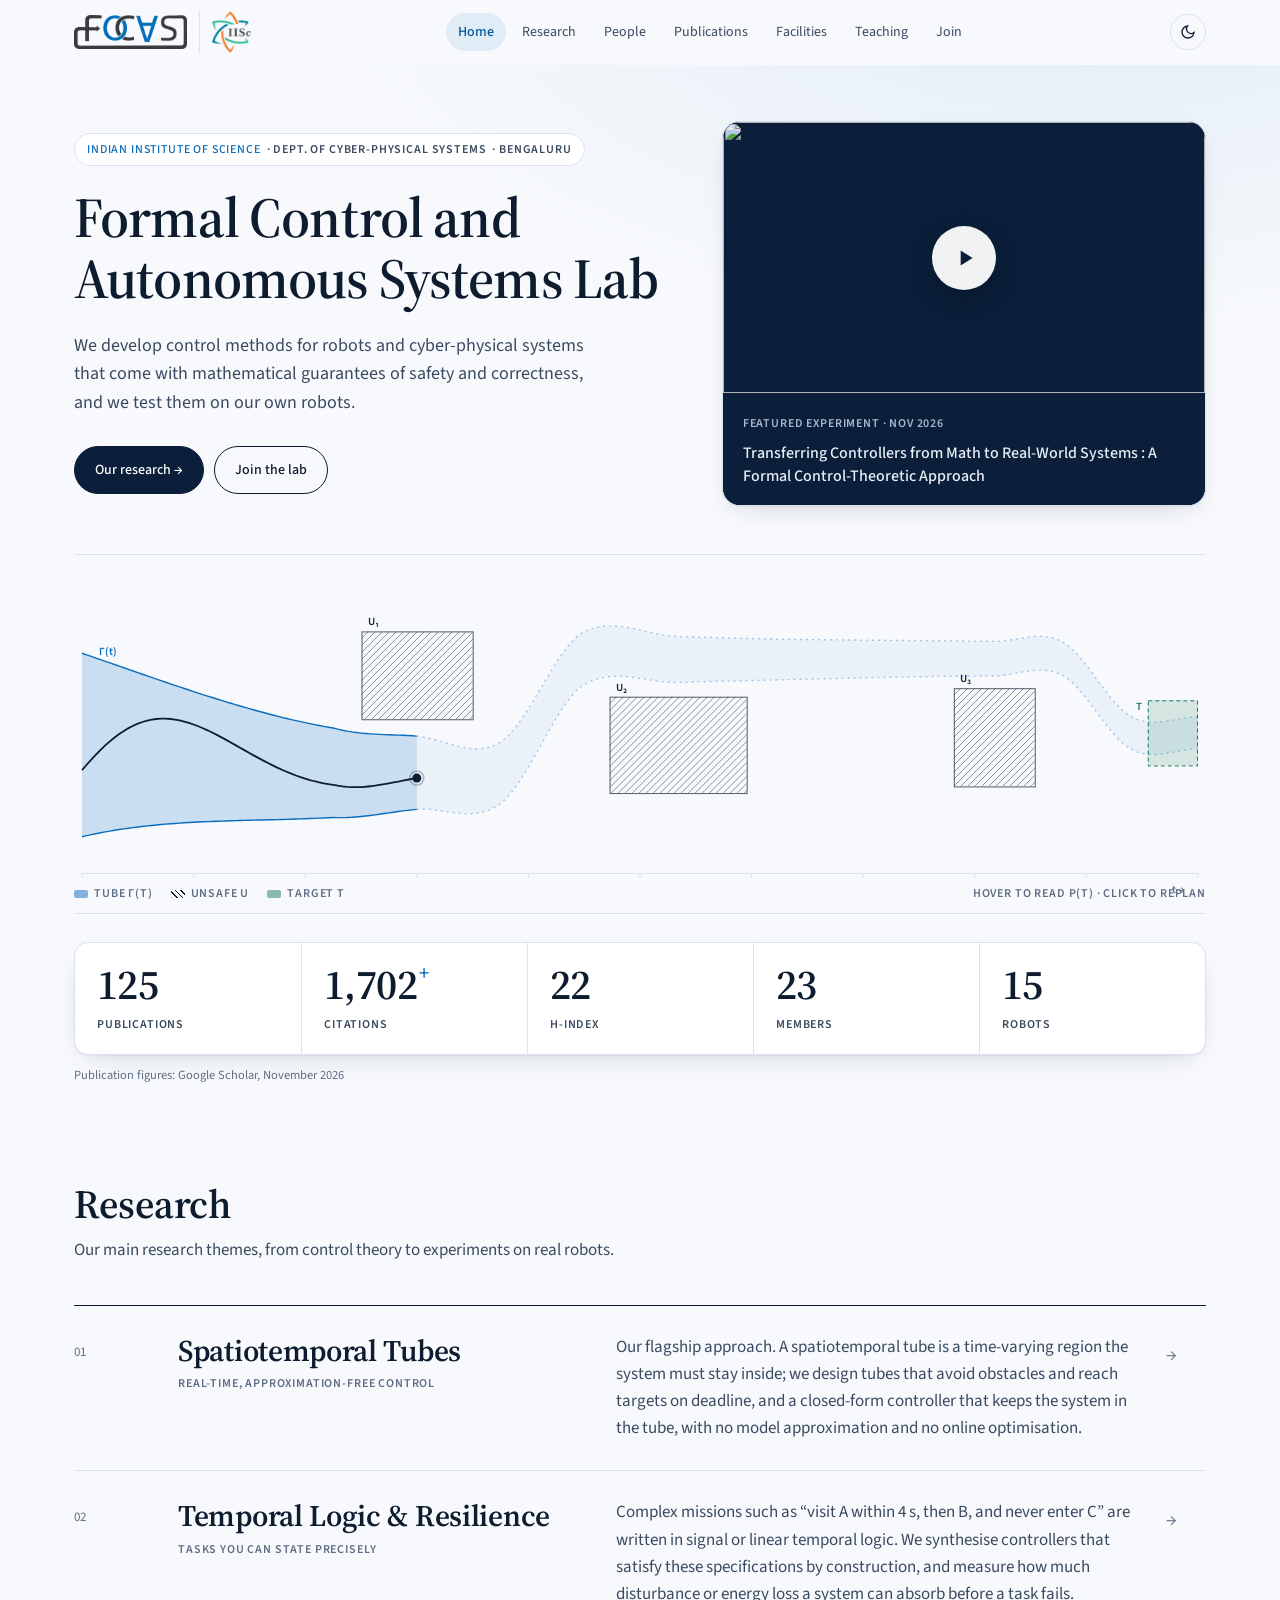
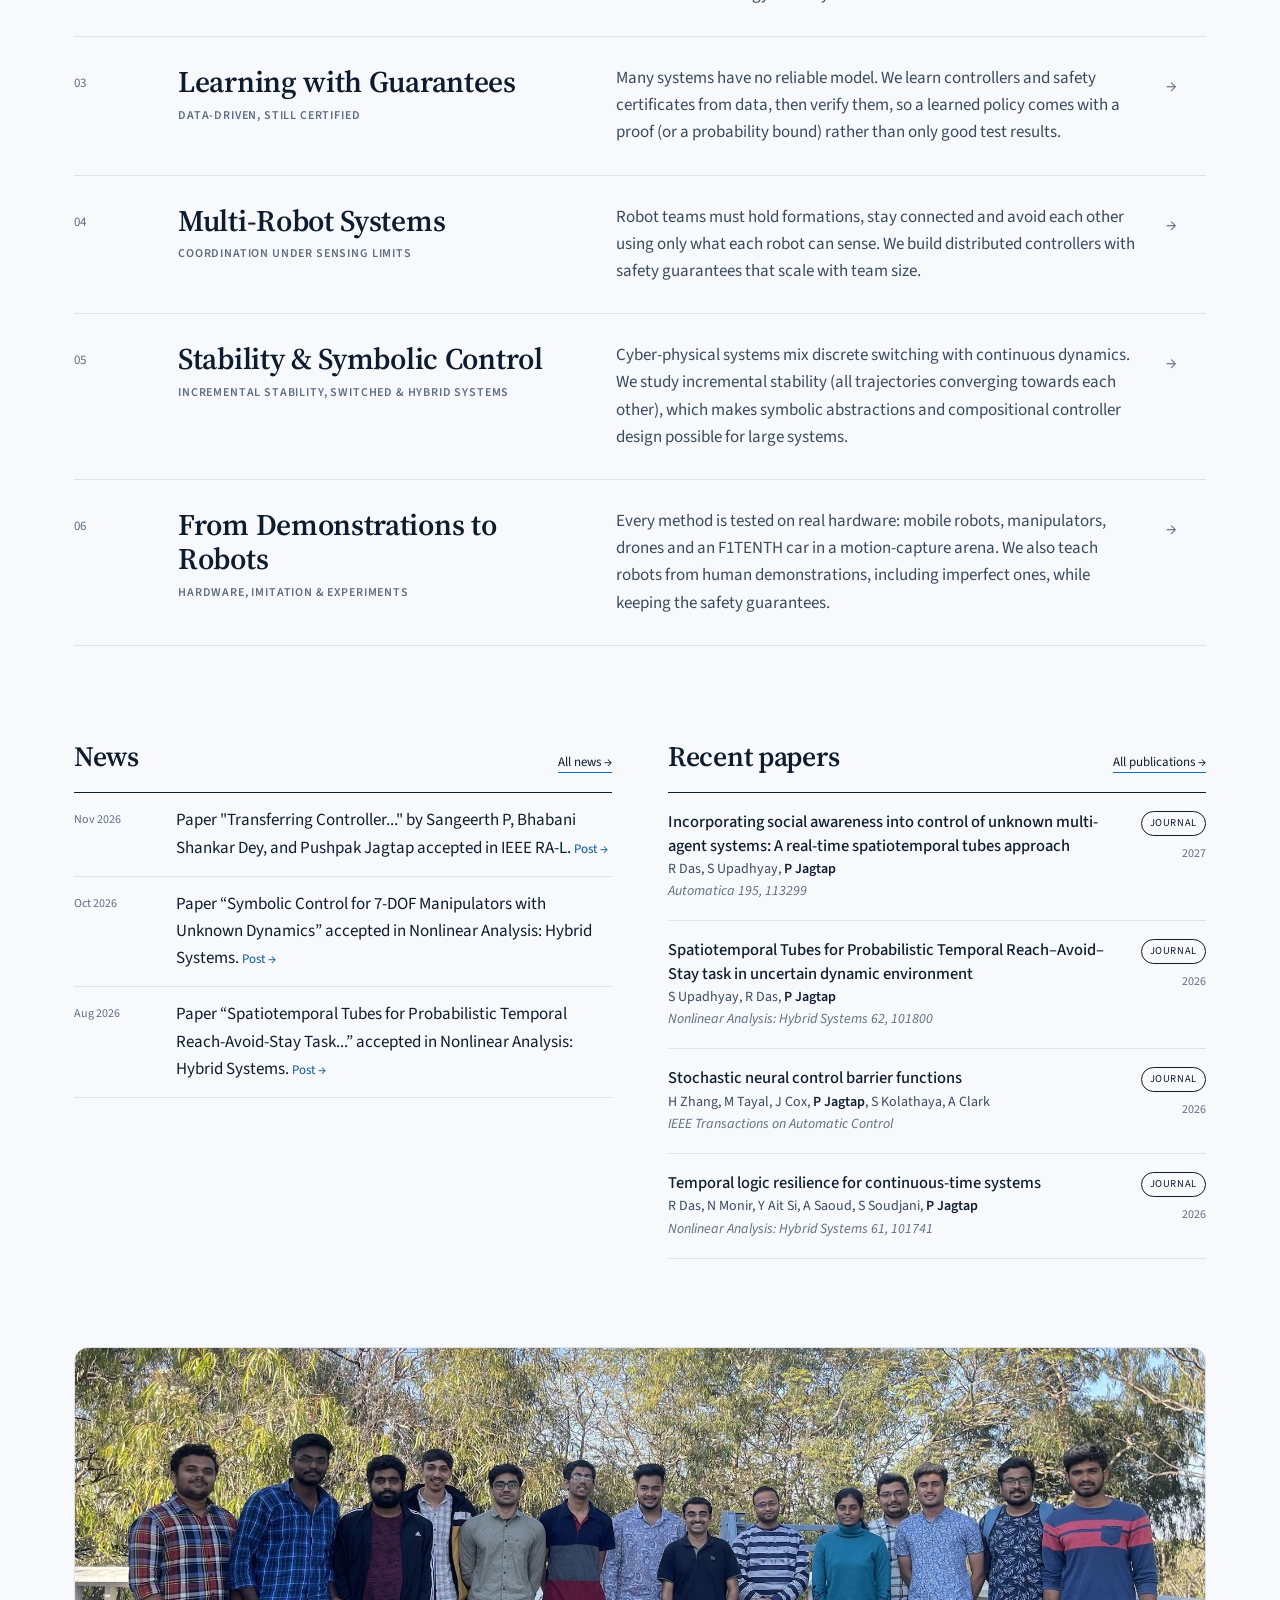
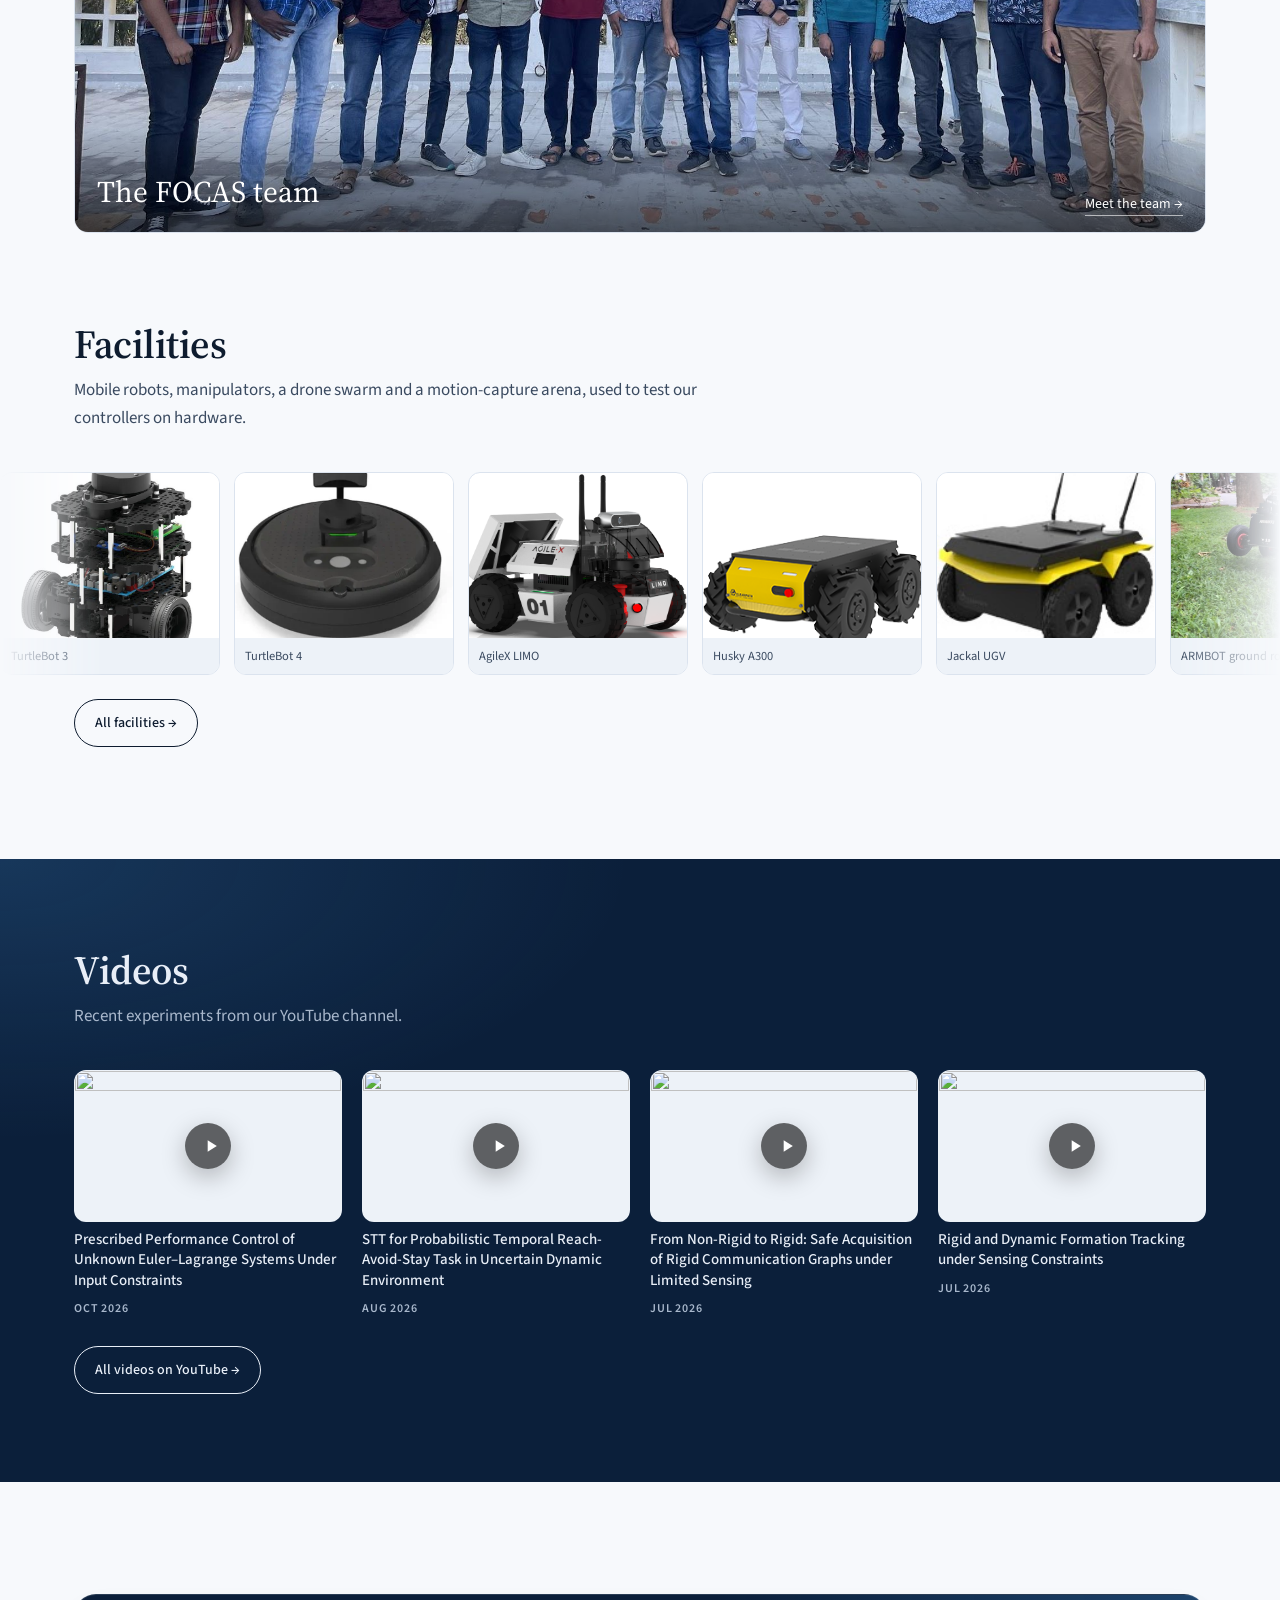
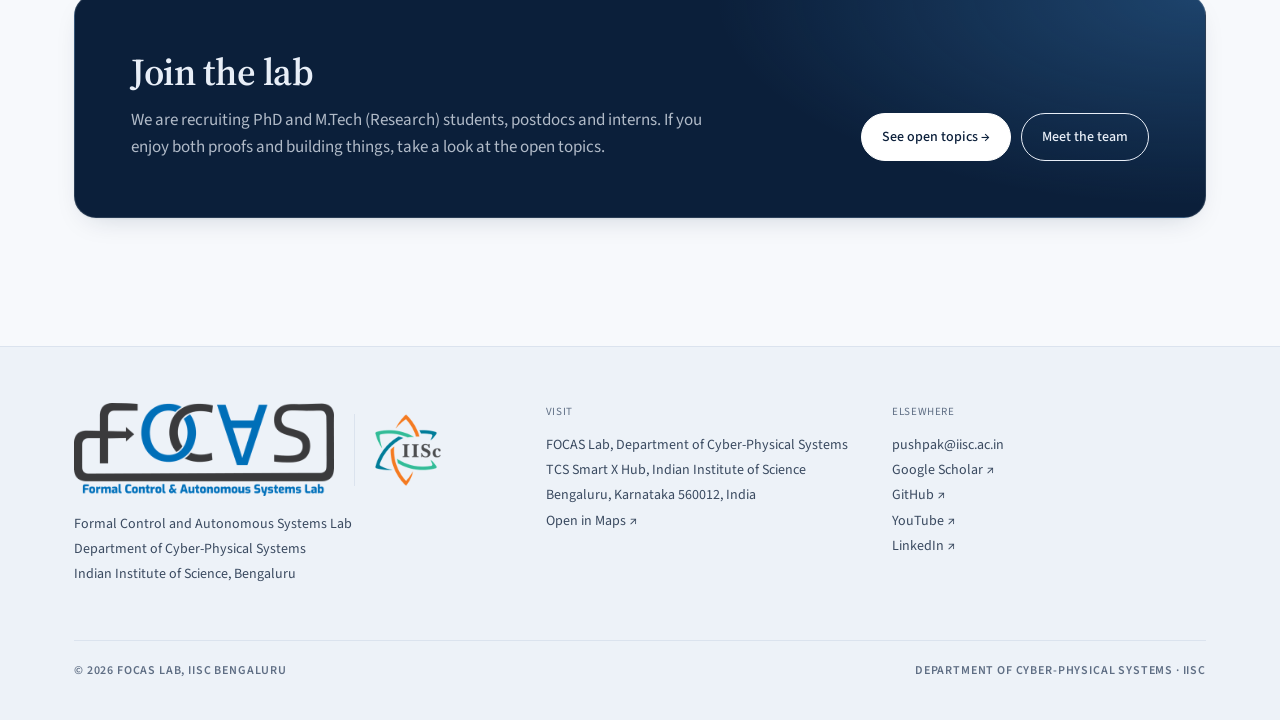
==== commit 15f9b1c0: "Professional typography, plain headings, PI bio; Poulomee to alumni - Fonts: replace IBM Plex Serif/" ====
--- a/focaslab-site/index.html
+++ b/focaslab-site/index.html
@@ -15,7 +15,7 @@
 <meta name="theme-color" content="#0b1f3a">
 <link rel="icon" href="assets/favicon.svg" type="image/svg+xml">
 <link rel="preconnect" href="https://fonts.googleapis.com"><link rel="preconnect" href="https://fonts.gstatic.com" crossorigin>
-<link href="https://fonts.googleapis.com/css2?family=IBM+Plex+Mono:wght@400;500&family=IBM+Plex+Sans:wght@400;500;600&family=IBM+Plex+Serif:ital,wght@0,400;0,500;1,400;1,500&display=swap" rel="stylesheet">
+<link href="https://fonts.googleapis.com/css2?family=Source+Sans+3:ital,wght@0,400;0,500;0,600;0,700;1,400&family=Source+Serif+4:ital,opsz,wght@0,8..60,400;0,8..60,600;1,8..60,400&display=swap" rel="stylesheet">
 <link rel="stylesheet" href="assets/style.css">
 <script>document.documentElement.classList.add('js')</script>
 </head>
@@ -24,9 +24,9 @@
 <section class="hero"><div class="wrap">
   <div class="hero-grid">
     <div class="hero-copy">
-      <span class="eyebrow mono"><b>FOCAS Lab</b><span class="wide">· Dept. of Cyber-Physical Systems</span><span>· IISc Bengaluru</span></span>
-      <h1>Safe autonomy,<br><em>with proofs.</em></h1>
-      <p class="lede">We design controllers for robots and cyber-physical systems that come with formal guarantees: robust, reliable and safe by construction, from theory to hardware.</p>
+      <span class="eyebrow mono"><b>Indian Institute of Science</b><span class="wide">· Dept. of Cyber-Physical Systems</span><span>· Bengaluru</span></span>
+      <h1>Formal Control and Autonomous Systems Lab</h1>
+      <p class="lede">We develop control methods for robots and cyber-physical systems that come with mathematical guarantees of safety and correctness, and we test them on our own robots.</p>
       <div class="cta"><a class="btn solid" href="research.html">Our research →</a><a class="btn ghost" href="join.html">Join the lab</a></div>
     </div>
     <figure class="featured" id="featured"></figure>
@@ -41,7 +41,7 @@
 </div></section>
 
 <section><div class="wrap">
-  <div class="sec-head"><span class="mono">§ 01 — Research</span><h2>What we <em>work on.</em></h2><p>Safe, reliable control for robots and autonomous systems, from theory to real hardware.</p></div>
+  <div class="sec-head"><h2>Research</h2><p>Our main research themes, from control theory to experiments on real robots.</p></div>
   <div class="themes" id="themes"></div>
 </div></section>
 
@@ -55,20 +55,20 @@
 </div></section>
 
 <section style="padding-top:0"><div class="wrap">
-  <div class="sec-head"><span class="mono">§ 02 — Facilities</span><h2>Where theory <em>meets hardware.</em></h2><p>Ground, aerial and manipulator platforms with motion capture, for validating every guarantee on real robots.</p></div>
+  <div class="sec-head"><h2>Facilities</h2><p>Mobile robots, manipulators, a drone swarm and a motion-capture arena, used to test our controllers on hardware.</p></div>
 </div>
 <div class="strip" id="strip"></div>
 <div class="wrap" style="margin-top:24px"><a class="btn ghost" href="facilities.html">All facilities →</a></div>
 </section>
 
 <section class="band"><div class="wrap">
-  <div class="sec-head"><span class="mono">§ 03 — Videos</span><h2>See it on <em>real robots.</em></h2><p>Recent experiments from our YouTube channel.</p></div>
+  <div class="sec-head"><h2>Videos</h2><p>Recent experiments from our YouTube channel.</p></div>
   <div class="videos" id="videos"></div>
   <div style="margin-top:28px"><a class="btn ghost" id="yt-all" href="#" target="_blank" rel="noopener">All videos on YouTube →</a></div>
 </div></section>
 
 <section><div class="wrap">
-  <div class="callout rv"><div><h2>Build robots you can <em>trust.</em></h2><p>We are looking for PhD, M.Tech (Research) and postdoctoral researchers, and interns, who enjoy both proofs and hardware.</p></div>
+  <div class="callout rv"><div><h2>Join the lab</h2><p>We are recruiting PhD and M.Tech (Research) students, postdocs and interns. If you enjoy both proofs and building things, take a look at the open topics.</p></div>
   <div class="cta" style="justify-content:flex-end"><a class="btn solid" href="join.html">See open topics →</a><a class="btn" href="people.html">Meet the team</a></div></div>
 </div></section>
 <script src="assets/tube.js"></script>
--- a/focaslab-site/assets/style.css
+++ b/focaslab-site/assets/style.css
@@ -3,7 +3,8 @@
   --accent:#0a6cbd; --accent-ink:#08589b; --accent-soft:rgba(10,108,189,.09); --navy:#0b1f3a; --safe:#1f7a5c;
   --deep:#0b1f3a; --on-deep:#e8eef7; --on-deep-2:#a9b8cc; --accent-deep:#6cb4f2; --line-deep:rgba(232,238,247,.14);
   --shadow:0 1px 2px rgba(11,31,58,.05),0 10px 30px -14px rgba(11,31,58,.22);
-  --serif:"IBM Plex Serif",Georgia,serif; --sans:"IBM Plex Sans",system-ui,sans-serif; --mono:"IBM Plex Mono",ui-monospace,monospace;
+  --serif:"Source Serif 4",Georgia,"Times New Roman",serif; --sans:"Source Sans 3",-apple-system,"Segoe UI",Roboto,system-ui,sans-serif;
+  --label:var(--sans); --mono:ui-monospace,SFMono-Regular,Menlo,Consolas,monospace;
   --max:1180px; --r:14px;
   color-scheme:light;
 }
@@ -26,11 +27,11 @@
 
 *{box-sizing:border-box;margin:0;padding:0}
 html{scroll-behavior:smooth}
-body{background:var(--paper);color:var(--ink);font:16px/1.6 var(--sans);-webkit-font-smoothing:antialiased;overflow-x:hidden}
+body{background:var(--paper);color:var(--ink);font:17px/1.6 var(--sans);-webkit-font-smoothing:antialiased;overflow-x:hidden}
 a{color:inherit;text-decoration:none}
 img{display:block;max-width:100%}
 .wrap{max-width:var(--max);margin:0 auto;padding:0 24px}
-.mono{font-family:var(--mono);font-size:12px;letter-spacing:.04em;text-transform:uppercase;color:var(--muted)}
+.mono{font-family:var(--label);font-size:12px;font-weight:600;letter-spacing:.07em;text-transform:uppercase;color:var(--muted)}
 .serif{font-family:var(--serif);font-weight:400}
 em{font-style:italic}
 .accent{color:var(--accent)}
@@ -65,7 +66,7 @@
 .eyebrow b{color:var(--accent);font-weight:500}
 .eyebrow b{white-space:nowrap}
 @media (max-width:560px){.eyebrow .wide{display:none}}
-.hero h1{font-family:var(--serif);font-weight:500;font-size:clamp(44px,6.4vw,92px);line-height:1;letter-spacing:-.025em;margin-top:22px}
+.hero h1{font-family:var(--serif);font-weight:600;font-size:clamp(34px,4.4vw,58px);line-height:1.08;letter-spacing:-.015em;margin-top:22px}
 .hero h1 em{color:var(--accent);font-weight:400}
 .lede{max-width:540px;color:var(--ink-2);font-size:18px;line-height:1.6;margin-top:22px}
 .hero .cta{margin-top:28px}
@@ -100,7 +101,7 @@
 .stats{display:grid;grid-template-columns:repeat(auto-fit,minmax(150px,1fr));gap:12px;margin-top:28px}
 .stat{position:relative;background:var(--surface);border:1px solid var(--line);border-radius:var(--r);padding:22px 20px 18px;overflow:hidden;box-shadow:var(--shadow)}
 .stat::before{content:"";position:absolute;left:20px;top:0;width:36px;height:3px;background:var(--accent);border-radius:0 0 3px 3px}
-.stat b{display:block;font-family:var(--serif);font-weight:500;font-size:clamp(36px,4.4vw,56px);line-height:1;letter-spacing:-.02em;color:var(--ink);font-variant-numeric:tabular-nums}
+.stat b{display:block;font-family:var(--serif);font-weight:600;font-size:clamp(30px,3.4vw,44px);line-height:1;letter-spacing:-.012em;color:var(--ink);font-variant-numeric:lining-nums tabular-nums}
 .stat b sup{font-size:.45em;color:var(--accent);vertical-align:top;margin-left:2px}
 .stat .mono{display:block;margin-top:10px;color:var(--ink-2)}
 .stat a.mono{border:0}
@@ -121,13 +122,12 @@
 
 /* sections */
 section{padding:88px 0}
-.sec-head{display:grid;grid-template-columns:200px 1fr;gap:24px;margin-bottom:44px;align-items:baseline}
-.sec-head h2{font-family:var(--serif);font-weight:500;font-size:clamp(32px,4.4vw,56px);line-height:1.05;letter-spacing:-.02em}
+.sec-head{margin-bottom:40px;max-width:760px}
+.sec-head h2{font-family:var(--serif);font-weight:600;font-size:clamp(28px,3.2vw,40px);line-height:1.15;letter-spacing:-.012em}
 .sec-head h2 em{color:var(--accent);font-weight:400}
-.sec-head p{grid-column:2;color:var(--ink-2);max-width:640px}
-@media (max-width:700px){.sec-head{grid-template-columns:1fr;gap:10px}.sec-head p{grid-column:1}}
+.sec-head p{margin-top:10px;color:var(--ink-2);max-width:640px}
 .page-head{padding-top:64px;padding-bottom:8px}
-.page-head h1{font-family:var(--serif);font-weight:500;font-size:clamp(44px,6.6vw,88px);line-height:1;letter-spacing:-.025em}
+.page-head h1{font-family:var(--serif);font-weight:600;font-size:clamp(34px,4.4vw,52px);line-height:1.1;letter-spacing:-.015em}
 .page-head h1 em{color:var(--accent);font-weight:400}
 .page-head p{margin-top:18px;max-width:640px;color:var(--ink-2);font-size:17px}
 
@@ -135,8 +135,8 @@
 .themes{border-top:1px solid var(--ink)}
 .theme{display:grid;grid-template-columns:80px 1.1fr 1.4fr 40px;gap:24px;padding:28px 0;border-bottom:1px solid var(--line);align-items:start;transition:background .25s}
 .theme:hover{background:linear-gradient(90deg,var(--accent-soft),transparent 70%)}
-.theme .num{font-family:var(--mono);color:var(--muted);font-size:13px;padding-top:8px}
-.theme h3{font-family:var(--serif);font-weight:500;font-size:clamp(22px,2.5vw,30px);line-height:1.15;letter-spacing:-.01em}
+.theme .num{font-family:var(--label);color:var(--muted);font-size:13px;padding-top:8px}
+.theme h3{font-family:var(--serif);font-weight:600;font-size:clamp(22px,2.5vw,30px);line-height:1.15;letter-spacing:-.01em}
 .theme .k{display:block;margin-top:6px}
 .theme p{color:var(--ink-2)}
 .theme .arrow{padding-top:8px;transition:transform .25s;color:var(--muted)}
@@ -145,7 +145,7 @@
 
 .rcard{display:grid;grid-template-columns:1fr 1fr;gap:40px;padding:56px 0;border-top:1px solid var(--line);align-items:center}
 .rcard:nth-child(even) .media{order:-1}
-.rcard h2{font-family:var(--serif);font-weight:500;font-size:clamp(30px,3.6vw,46px);line-height:1.05;letter-spacing:-.02em;margin:10px 0 16px}
+.rcard h2{font-family:var(--serif);font-weight:600;font-size:clamp(26px,2.8vw,34px);line-height:1.15;letter-spacing:-.012em;margin:10px 0 16px}
 .rcard p{color:var(--ink-2);font-size:17px}
 .rcard .media{border-radius:var(--r);overflow:hidden;background:var(--paper-2);aspect-ratio:16/10;border:1px solid var(--line)}
 .rcard .media img,.rcard .media iframe{width:100%;height:100%;object-fit:cover;border:0}
@@ -162,7 +162,7 @@
 .selected a:hover{color:var(--accent-ink)}
 .selected small{display:block;font-weight:400;font-style:italic;color:var(--muted);font-size:13px;margin-top:2px}
 .code{display:flex;flex-wrap:wrap;gap:8px;margin-top:16px}
-.code a{font-family:var(--mono);font-size:11.5px;padding:6px 11px;border-radius:99px;border:1px solid var(--line);color:var(--ink-2);transition:border-color .2s,color .2s}
+.code a{font-family:var(--label);font-size:11.5px;padding:6px 11px;border-radius:99px;border:1px solid var(--line);color:var(--ink-2);transition:border-color .2s,color .2s}
 .code a:hover{border-color:var(--accent);color:var(--accent-ink)}
 @media (max-width:820px){.rcard{grid-template-columns:1fr;gap:24px}.rcard:nth-child(even) .media{order:0}.rcard .media.viz{position:relative;top:0;order:-1!important}}
 
@@ -172,7 +172,7 @@
 @keyframes flow{0%,8%{transform:translateX(0)}25%,33%{transform:translateX(100%)}50%,58%{transform:translateX(200%)}75%,92%{transform:translateX(300%)}100%{transform:translateX(0)}}
 .flow li{padding:20px 20px 4px 0}
 .flow li + li{padding-left:20px;border-left:1px solid var(--line)}
-.flow b{display:block;font-family:var(--serif);font-weight:500;font-size:21px;margin:8px 0 4px;letter-spacing:-.01em}
+.flow b{display:block;font-family:var(--serif);font-weight:600;font-size:21px;margin:8px 0 4px;letter-spacing:-.01em}
 .flow p{color:var(--ink-2);font-size:14.5px}
 @media (max-width:760px){.flow{grid-template-columns:1fr 1fr}.flow::before{display:none}.flow li:nth-child(3){padding-left:0;border-left:0}}
 @media (max-width:520px){.flow{grid-template-columns:1fr}.flow li,.flow li + li{padding:16px 0;border-left:0;border-bottom:1px solid var(--line)}}
@@ -184,9 +184,9 @@
 .news li{list-style:none;display:grid;grid-template-columns:86px 1fr;gap:16px;padding:14px 0;border-bottom:1px solid var(--line)}
 .news li:first-child{border-top:1px solid var(--ink)}
 .news .more{color:var(--accent-ink);font-size:13px;white-space:nowrap}
-.news .d{font-family:var(--mono);font-size:12px;color:var(--muted);padding-top:3px}
+.news .d{font-family:var(--label);font-size:12px;color:var(--muted);padding-top:3px}
 .col-title{display:flex;justify-content:space-between;align-items:baseline;margin-bottom:14px}
-.col-title h3{font-family:var(--serif);font-weight:500;font-size:28px;letter-spacing:-.01em}
+.col-title h3{font-family:var(--serif);font-weight:600;font-size:28px;letter-spacing:-.01em}
 .col-title a{font-size:13px;border-bottom:1px solid var(--accent)}
 
 /* publications */
@@ -197,35 +197,39 @@
 .pub .a b{color:var(--ink);font-weight:600}
 .pub .v{font-style:italic;color:var(--muted);font-size:14px}
 .pub .side{display:flex;flex-direction:column;align-items:flex-end;gap:8px;text-align:right}
-.tag{font-family:var(--mono);font-size:10.5px;letter-spacing:.06em;text-transform:uppercase;padding:3px 8px;border-radius:99px;border:1px solid var(--line);color:var(--muted);white-space:nowrap}
+.tag{font-family:var(--label);font-size:10.5px;letter-spacing:.06em;text-transform:uppercase;padding:3px 8px;border-radius:99px;border:1px solid var(--line);color:var(--muted);white-space:nowrap}
 .tag.journal{border-color:var(--ink);color:var(--ink)}
 .tag.conference{border-color:var(--accent);color:var(--accent-ink)}
 .tag.preprint{border-style:dashed}
-.pub .lk{display:flex;gap:10px;font-family:var(--mono);font-size:11.5px}
+.pub .lk{display:flex;gap:10px;font-family:var(--label);font-size:11.5px}
 .pub .lk a{color:var(--muted);border-bottom:1px solid var(--line)}
 .pub .lk a:hover{color:var(--accent);border-color:var(--accent)}
-.cites{font-family:var(--mono);font-size:12px;color:var(--muted)}
+.cites{font-family:var(--label);font-size:12px;color:var(--muted)}
 @media (max-width:640px){.pub{grid-template-columns:1fr}.pub .side{flex-direction:row;align-items:center;justify-content:flex-start;text-align:left}}
 .year-block{display:grid;grid-template-columns:140px 1fr;gap:24px;border-top:1px solid var(--ink);padding-top:6px;margin-bottom:28px}
-.year-block h3{font-family:var(--serif);font-weight:500;font-size:48px;letter-spacing:-.02em;line-height:1;position:sticky;top:80px;align-self:start}
-.year-block h3 small{display:block;font-family:var(--mono);font-size:11px;color:var(--muted);letter-spacing:.06em;margin-top:6px}
+.year-block h3{font-family:var(--serif);font-weight:600;font-size:40px;letter-spacing:-.012em;line-height:1;position:sticky;top:80px;align-self:start}
+.year-block h3 small{display:block;font-family:var(--label);font-size:11px;color:var(--muted);letter-spacing:.06em;margin-top:6px}
 @media (max-width:700px){.year-block{grid-template-columns:1fr;gap:0}.year-block h3{position:static;font-size:44px;padding:8px 0}}
 .toolbar{position:sticky;top:64px;z-index:20;background:var(--paper);padding:14px 0;border-bottom:1px solid var(--line);display:flex;flex-wrap:wrap;gap:10px;align-items:center;margin-bottom:28px}
 .toolbar input[type=search]{flex:1 1 240px;min-width:0;padding:11px 16px;border-radius:99px;border:1px solid var(--line);background:var(--paper-2);color:var(--ink);font:inherit;font-size:14px;outline:none}
 .toolbar input[type=search]:focus{border-color:var(--ink)}
 .chip{padding:8px 14px;border-radius:99px;border:1px solid var(--line);background:none;color:var(--ink-2);font:inherit;font-size:13px;cursor:pointer}
 .chip.on{background:var(--ink);color:var(--paper);border-color:var(--ink)}
-.chip small{opacity:.6;margin-left:4px;font-family:var(--mono);font-size:11px}
+.chip small{opacity:.6;margin-left:4px;font-family:var(--label);font-size:11px}
 select.chip{appearance:none;padding-right:28px;background-image:linear-gradient(45deg,transparent 50%,currentColor 50%),linear-gradient(135deg,currentColor 50%,transparent 50%);background-position:calc(100% - 15px) 52%,calc(100% - 10px) 52%;background-size:5px 5px;background-repeat:no-repeat}
 .toggle{display:flex;align-items:center;gap:8px;font-size:13px;color:var(--ink-2);cursor:pointer}
 .empty{padding:40px 0;color:var(--muted)}
 
 /* people */
-.pi{display:grid;grid-template-columns:300px 1fr;gap:48px;align-items:center;padding:24px 0 72px}
+.pi{display:grid;grid-template-columns:300px 1fr;gap:56px;align-items:start;padding:24px 0 72px}
 .pi .ph{aspect-ratio:4/5;border-radius:var(--r);overflow:hidden;background:var(--paper-2)}
 .pi .ph img{width:100%;height:100%;object-fit:cover}
-.pi h2{font-family:var(--serif);font-weight:500;font-size:clamp(36px,4.4vw,56px);line-height:1.05;letter-spacing:-.02em}
-.pi p{color:var(--ink-2);margin:16px 0 20px;max-width:600px}
+.pi h2{font-family:var(--serif);font-weight:600;font-size:clamp(30px,3.4vw,42px);line-height:1.1;margin-top:6px;letter-spacing:-.012em}
+.pi p{color:var(--ink-2);margin:0 0 12px;max-width:640px}
+.pi .role{color:var(--ink);font-weight:600;margin:6px 0 18px}
+.pi .interests{font-size:15.5px;margin-top:18px;padding-top:14px;border-top:1px solid var(--line)}
+.pi .interests .mono{display:block;margin-bottom:4px}
+.pi .socials{margin-top:18px}
 @media (max-width:760px){.pi{grid-template-columns:1fr;gap:24px}.pi .ph{max-width:260px}}
 .grid{display:grid;grid-template-columns:repeat(auto-fill,minmax(210px,1fr));gap:36px 24px}
 .person .ph{aspect-ratio:1;border-radius:var(--r);overflow:hidden;background:var(--paper-2);position:relative}
@@ -233,24 +237,24 @@
 .person:hover .ph img{filter:none;transform:scale(1.03)}
 .person .ph .init{position:absolute;inset:0;display:grid;place-items:center;font-family:var(--serif);font-size:56px;color:var(--muted)}
 .person h4{font-weight:600;font-size:16px;margin-top:14px}
-.person .meta{font-family:var(--mono);font-size:11px;color:var(--muted);letter-spacing:.03em;margin-top:2px}
+.person .meta{font-family:var(--label);font-size:11px;color:var(--muted);letter-spacing:.03em;margin-top:2px}
 .person .tp{font-size:14px;color:var(--ink-2);margin-top:6px;line-height:1.45}
 .socials{display:flex;gap:6px;margin-top:10px;flex-wrap:wrap}
-.socials a{font-family:var(--mono);font-size:10.5px;letter-spacing:.05em;text-transform:uppercase;padding:4px 8px;border:1px solid var(--line);border-radius:99px;color:var(--ink-2)}
+.socials a{font-family:var(--label);font-size:10.5px;letter-spacing:.05em;text-transform:uppercase;padding:4px 8px;border:1px solid var(--line);border-radius:99px;color:var(--ink-2)}
 .socials a:hover{border-color:var(--accent);color:var(--accent)}
 .group{margin-bottom:72px}
-.group > h3{font-family:var(--serif);font-weight:500;font-size:32px;letter-spacing:-.01em;border-top:1px solid var(--ink);padding-top:12px;margin-bottom:28px;display:flex;justify-content:space-between;align-items:baseline}
+.group > h3{font-family:var(--serif);font-weight:600;font-size:26px;letter-spacing:-.01em;border-top:1px solid var(--ink);padding-top:12px;margin-bottom:28px;display:flex;justify-content:space-between;align-items:baseline}
 .plain{display:grid;grid-template-columns:repeat(auto-fill,minmax(250px,1fr));gap:0 24px}
 .plain a,.plain div{display:flex;justify-content:space-between;gap:12px;padding:12px 0;border-bottom:1px solid var(--line)}
 .plain a:hover{color:var(--accent)}
 .alumni{width:100%;border-collapse:collapse;font-size:14.5px}
 .alumni td{padding:11px 12px 11px 0;border-bottom:1px solid var(--line);vertical-align:top}
-.alumni td:nth-child(2){font-family:var(--mono);font-size:12px;color:var(--muted);white-space:nowrap}
+.alumni td:nth-child(2){font-family:var(--label);font-size:12px;color:var(--muted);white-space:nowrap}
 .alumni td:last-child{color:var(--ink-2)}
 @media (max-width:600px){.alumni td:nth-child(2){display:none}}
 details.al{border-top:1px solid var(--line);padding:16px 0}
 details.al summary{cursor:pointer;font-weight:600;list-style:none;display:flex;justify-content:space-between}
-details.al summary::after{content:"+";font-family:var(--mono);color:var(--muted)}
+details.al summary::after{content:"+";font-family:var(--label);color:var(--muted)}
 details.al[open] summary::after{content:"\2212"}
 details.al > *:not(summary){margin-top:12px}
 
@@ -276,12 +280,12 @@
 .open > div{padding:28px 28px 28px 0;border-bottom:1px solid var(--line)}
 .open > div:nth-child(odd){border-right:1px solid var(--line)}
 .open > div:nth-child(even){padding-left:28px}
-.open h3{font-family:var(--serif);font-weight:500;font-size:26px;line-height:1.1;margin-bottom:10px}
+.open h3{font-family:var(--serif);font-weight:600;font-size:26px;line-height:1.1;margin-bottom:10px}
 .open p{color:var(--ink-2);font-size:15px}
-.open a{display:inline-block;margin-top:14px;font-family:var(--mono);font-size:12.5px;border-bottom:1px solid var(--accent)}
+.open a{display:inline-block;margin-top:14px;font-family:var(--label);font-size:12.5px;border-bottom:1px solid var(--accent)}
 @media (max-width:760px){.open{grid-template-columns:1fr}.open > div{padding:24px 0!important;border-right:0!important}}
 .callout{background:radial-gradient(700px 300px at 100% 0%,rgba(78,163,239,.28),transparent 70%),var(--deep);color:var(--on-deep);border:1px solid var(--line-deep);border-radius:22px;box-shadow:var(--shadow);padding:clamp(28px,5vw,56px);display:grid;grid-template-columns:1.4fr 1fr;gap:32px;align-items:end}
-.callout h2{font-family:var(--serif);font-weight:500;font-size:clamp(32px,4.4vw,56px);line-height:1.05;letter-spacing:-.02em}
+.callout h2{font-family:var(--serif);font-weight:600;font-size:clamp(26px,3vw,38px);line-height:1.15;letter-spacing:-.012em}
 .callout h2 em{color:var(--accent-deep)}
 .callout p{opacity:.75;margin-top:12px}
 .callout .btn{border-color:var(--on-deep);color:var(--on-deep)}
@@ -290,28 +294,28 @@
 @media (max-width:760px){.callout{grid-template-columns:1fr}}
 .steps{counter-reset:s;display:grid;grid-template-columns:repeat(4,1fr);gap:20px}
 .steps li{list-style:none;counter-increment:s;border-top:1px solid var(--line);padding-top:14px;color:var(--ink-2);font-size:15px}
-.steps li::before{content:"0" counter(s);display:block;font-family:var(--mono);font-size:12px;color:var(--accent-ink);margin-bottom:6px}
+.steps li::before{content:"0" counter(s);display:block;font-family:var(--label);font-size:12px;color:var(--accent-ink);margin-bottom:6px}
 @media (max-width:760px){.steps{grid-template-columns:1fr 1fr}}
 .courses{display:grid;gap:20px}
 .course{border:1px solid var(--line);border-radius:var(--r);padding:28px;display:grid;grid-template-columns:180px 1fr;gap:24px;background:var(--paper-2)}
-.course h3{font-family:var(--serif);font-weight:500;font-size:26px;line-height:1.15;letter-spacing:-.01em}
+.course h3{font-family:var(--serif);font-weight:600;font-size:26px;line-height:1.15;letter-spacing:-.01em}
 .course p{color:var(--ink-2);margin:10px 0 0;max-width:720px}
 .course .code{margin-top:18px}
 .plain.repos a{flex-direction:column;gap:2px;justify-content:flex-start}
-.plain.repos .mono{text-transform:none;letter-spacing:.01em}
+.plain.repos .mono{font-family:var(--mono);font-weight:400;text-transform:none;letter-spacing:0}
 .hl{display:grid;grid-template-columns:repeat(auto-fill,minmax(260px,1fr));gap:0;border-top:1px solid var(--ink)}
 .hl > div{padding:22px 24px 24px 0;border-bottom:1px solid var(--line)}
-.hl h3{font-family:var(--serif);font-weight:500;font-size:22px;margin:6px 0 6px}
+.hl h3{font-family:var(--serif);font-weight:600;font-size:22px;margin:6px 0 6px}
 .hl p{color:var(--ink-2);font-size:15px}
-.hl a{display:inline-block;margin-top:10px;font-family:var(--mono);font-size:12px;border-bottom:1px solid var(--accent)}
+.hl a{display:inline-block;margin-top:10px;font-family:var(--label);font-size:12px;border-bottom:1px solid var(--accent)}
 a.ul{border-bottom:1px solid var(--accent)}
-.course .ccode{font-family:var(--serif);font-weight:500;font-size:40px;line-height:1;letter-spacing:-.02em}
+.course .ccode{font-family:var(--serif);font-weight:600;font-size:40px;line-height:1;letter-spacing:-.012em}
 @media (max-width:640px){.course{grid-template-columns:1fr}}
 
 /* footer */
 footer{border-top:1px solid var(--line);padding:56px 0 40px;margin-top:40px;background:var(--paper-2)}
 footer .wrap{display:grid;grid-template-columns:1.4fr 1fr 1fr;gap:32px}
-footer h5{font-family:var(--mono);font-size:11px;letter-spacing:.06em;text-transform:uppercase;color:var(--muted);margin-bottom:12px;font-weight:400}
+footer h5{font-family:var(--label);font-size:11px;letter-spacing:.06em;text-transform:uppercase;color:var(--muted);margin-bottom:12px;font-weight:400}
 footer p,footer a{font-size:14px;color:var(--ink-2);line-height:1.8}
 footer a{display:block}
 footer a:hover{color:var(--accent)}
@@ -398,7 +402,7 @@
 .paths{display:grid;grid-template-columns:repeat(3,1fr);gap:16px;margin-top:40px}
 .paths a{display:flex;flex-direction:column;gap:6px;padding:22px;border:1px solid var(--line);border-radius:var(--r);background:var(--surface);box-shadow:var(--shadow);transition:border-color .2s,transform .2s}
 .paths a:hover{border-color:var(--accent);transform:translateY(-2px)}
-.paths b{font-family:var(--serif);font-weight:500;font-size:22px;letter-spacing:-.01em}
+.paths b{font-family:var(--serif);font-weight:600;font-size:22px;letter-spacing:-.01em}
 .paths p{color:var(--ink-2);font-size:14.5px;flex:1}
 .paths .go{color:var(--accent-ink);font-size:14px;font-weight:500;margin-top:6px}
 @media (max-width:760px){.paths{grid-template-columns:1fr}}
@@ -407,13 +411,13 @@
 .projects{display:grid;grid-template-columns:repeat(2,1fr);gap:18px}
 .project{display:flex;flex-direction:column;padding:24px;border:1px solid var(--line);border-radius:var(--r);background:var(--surface);box-shadow:var(--shadow)}
 .project .ph-head{display:flex;justify-content:space-between;align-items:center;gap:10px;flex-wrap:wrap}
-.project h3{font-family:var(--serif);font-weight:500;font-size:23px;line-height:1.2;letter-spacing:-.01em;margin:14px 0 8px}
+.project h3{font-family:var(--serif);font-weight:600;font-size:23px;line-height:1.2;letter-spacing:-.01em;margin:14px 0 8px}
 .project p{color:var(--ink-2);font-size:15px}
 .project dl{display:grid;grid-template-columns:120px 1fr;gap:6px 14px;margin:16px 0 0;padding-top:14px;border-top:1px solid var(--line);font-size:14px}
-.project dt{font-family:var(--mono);font-size:11px;letter-spacing:.04em;text-transform:uppercase;color:var(--muted);padding-top:2px}
+.project dt{font-family:var(--label);font-size:11px;letter-spacing:.04em;text-transform:uppercase;color:var(--muted);padding-top:2px}
 .project dd{color:var(--ink-2)}
 .project > a{margin-top:auto;padding-top:16px;color:var(--accent-ink);font-size:14px;font-weight:500}
-.status{font-family:var(--mono);font-size:11px;letter-spacing:.05em;text-transform:uppercase;padding:4px 10px;border-radius:99px;border:1px solid currentColor}
+.status{font-family:var(--label);font-size:11px;letter-spacing:.05em;text-transform:uppercase;padding:4px 10px;border-radius:99px;border:1px solid currentColor}
 .status.open{color:var(--safe);background:color-mix(in srgb,var(--safe) 10%,transparent)}
 .status.upcoming{color:var(--accent-ink)}
 .status.closed{color:var(--muted)}
@@ -422,4 +426,4 @@
 /* people: where alumni go */
 .went{list-style:none;display:flex;flex-wrap:wrap;gap:8px}
 .went li{padding:8px 14px;border:1px solid var(--line);border-radius:99px;background:var(--surface);font-size:14.5px;font-weight:500;cursor:default}
-.went li small{font-family:var(--mono);font-size:11px;color:var(--accent-ink);font-weight:400}
+.went li small{font-family:var(--label);font-size:11px;color:var(--accent-ink);font-weight:400}
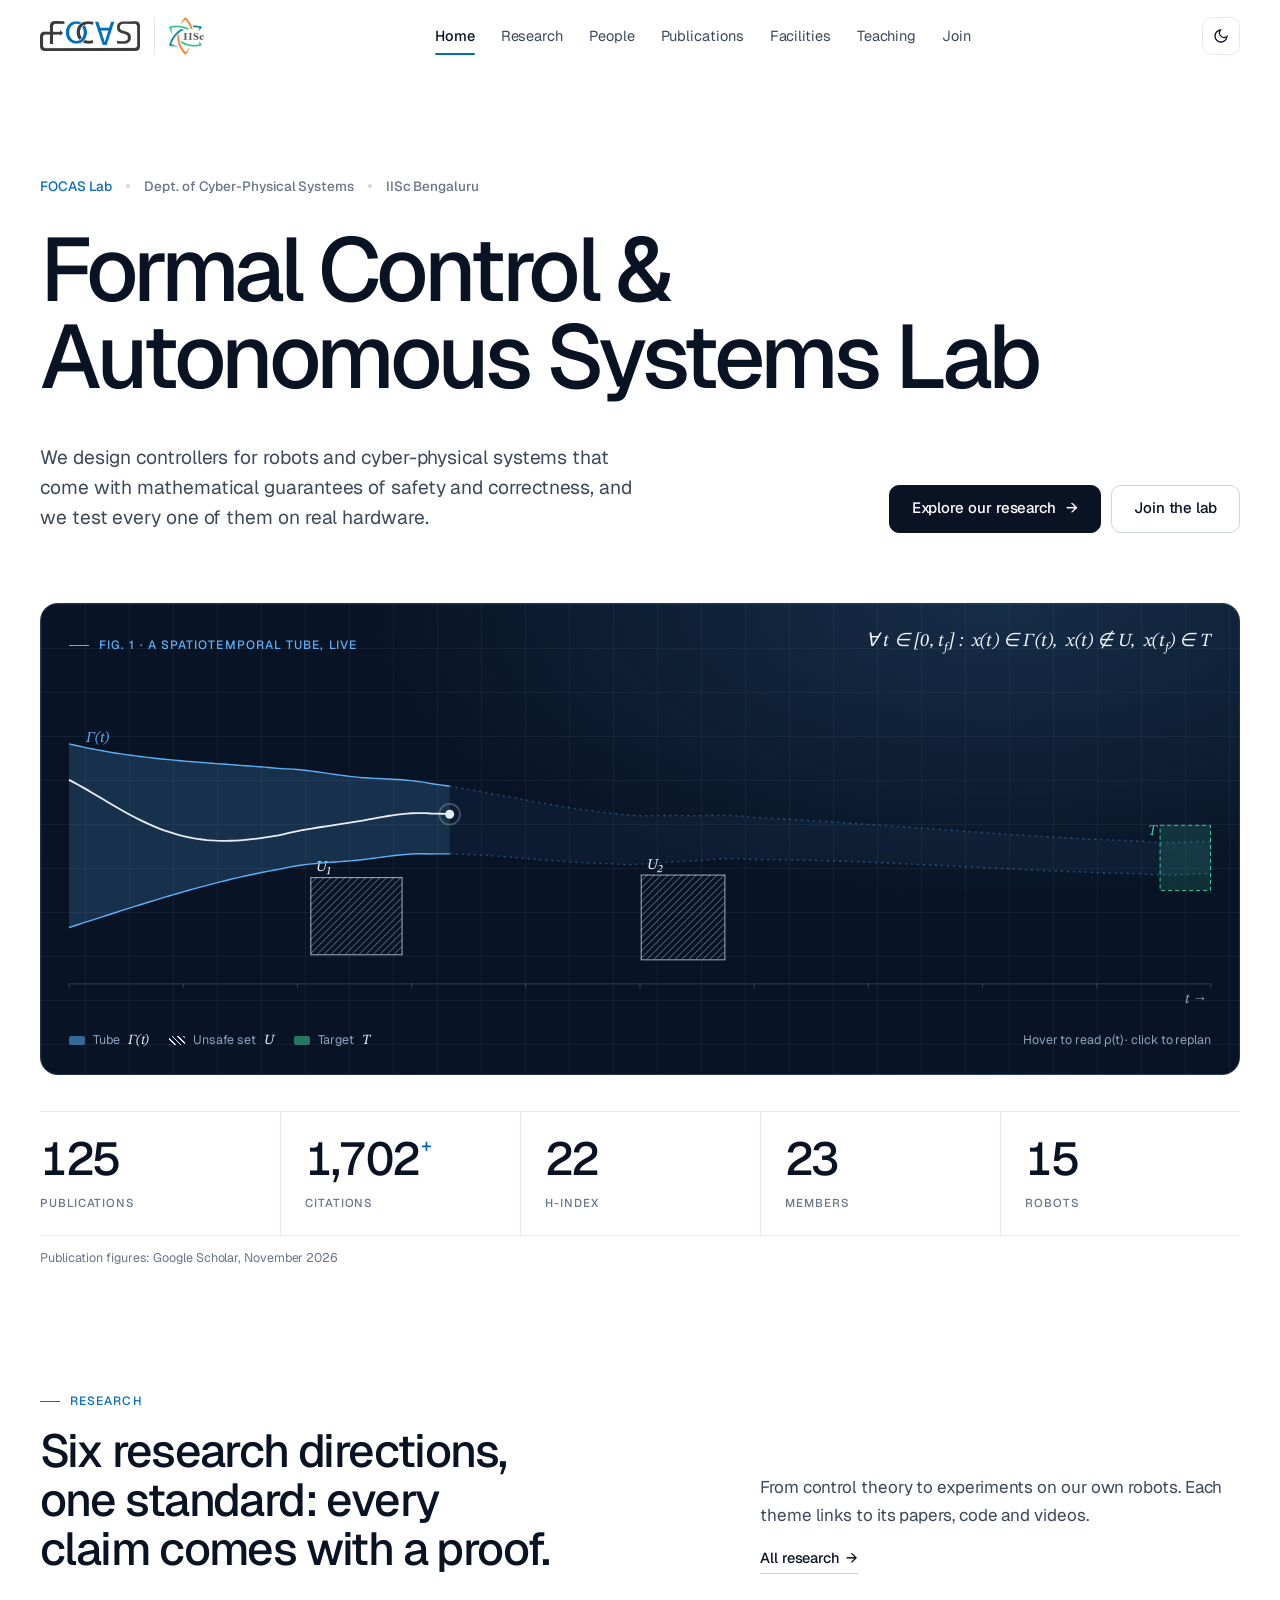
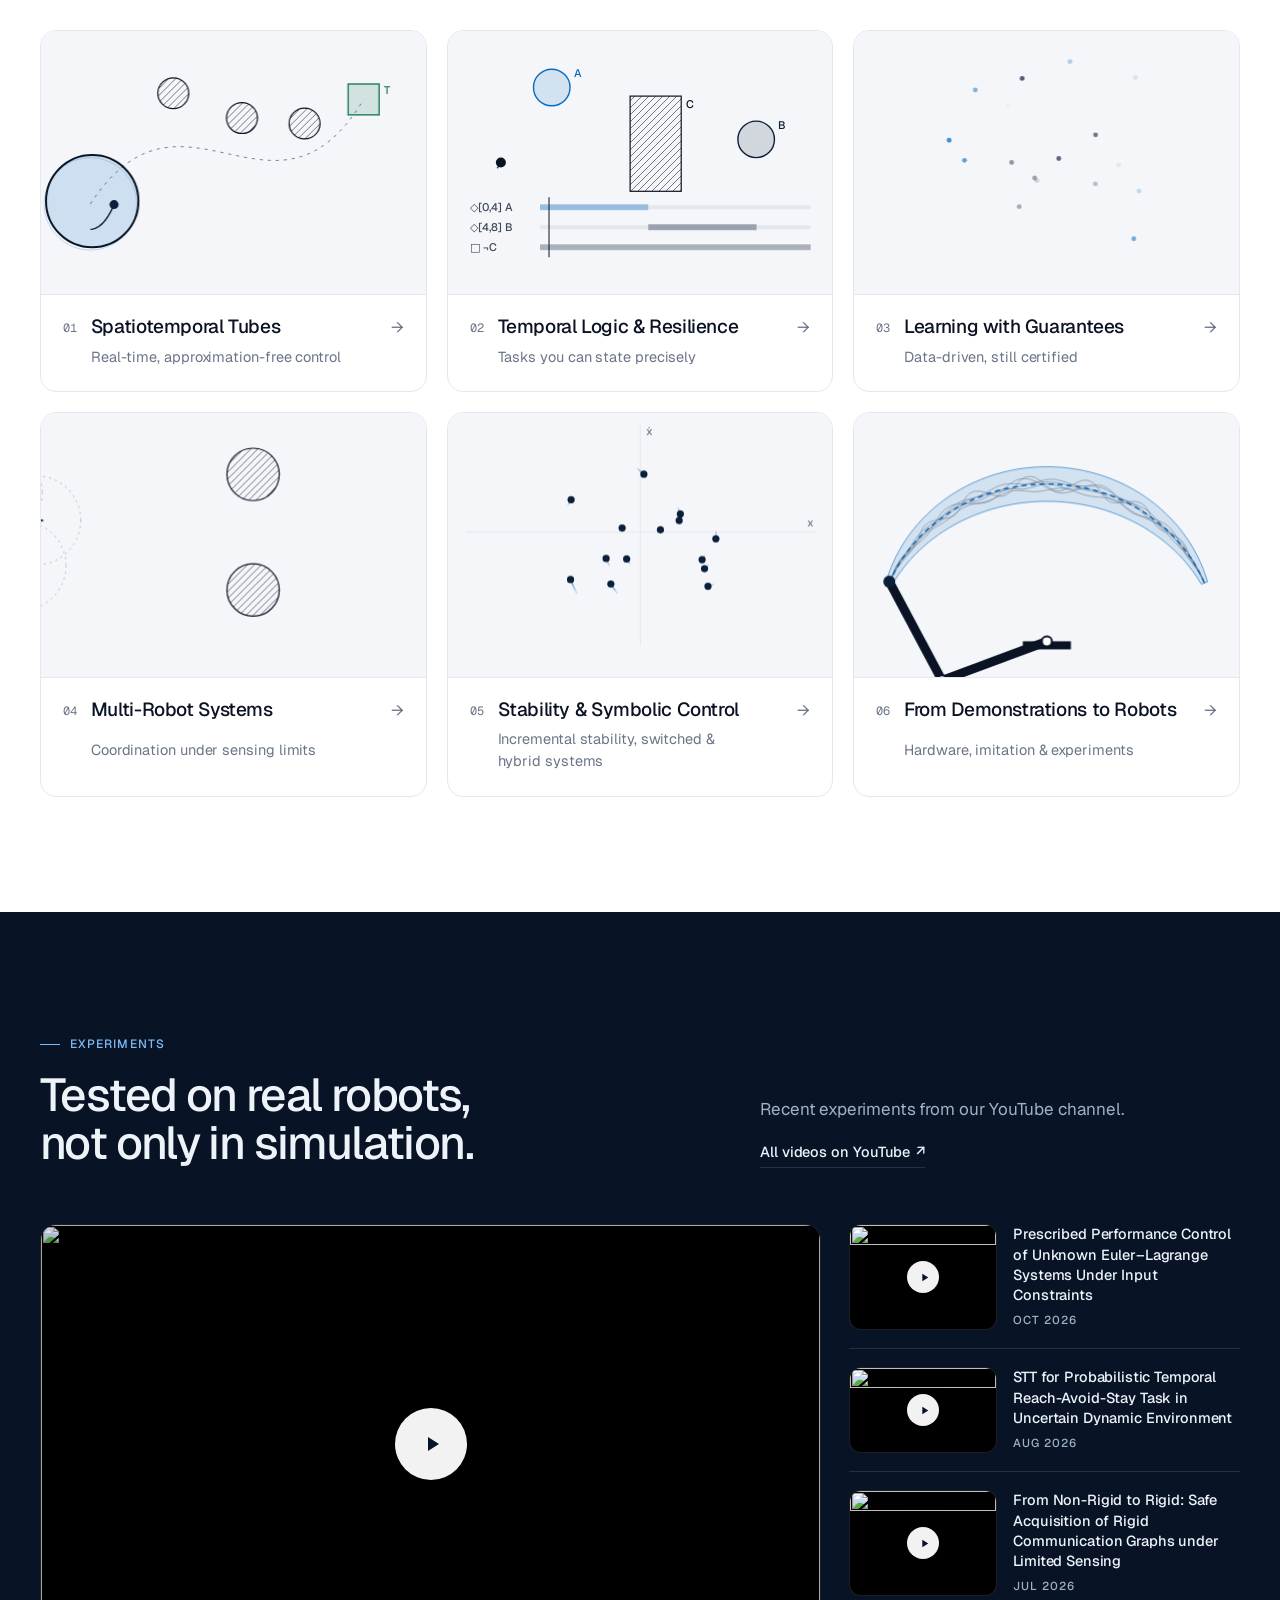
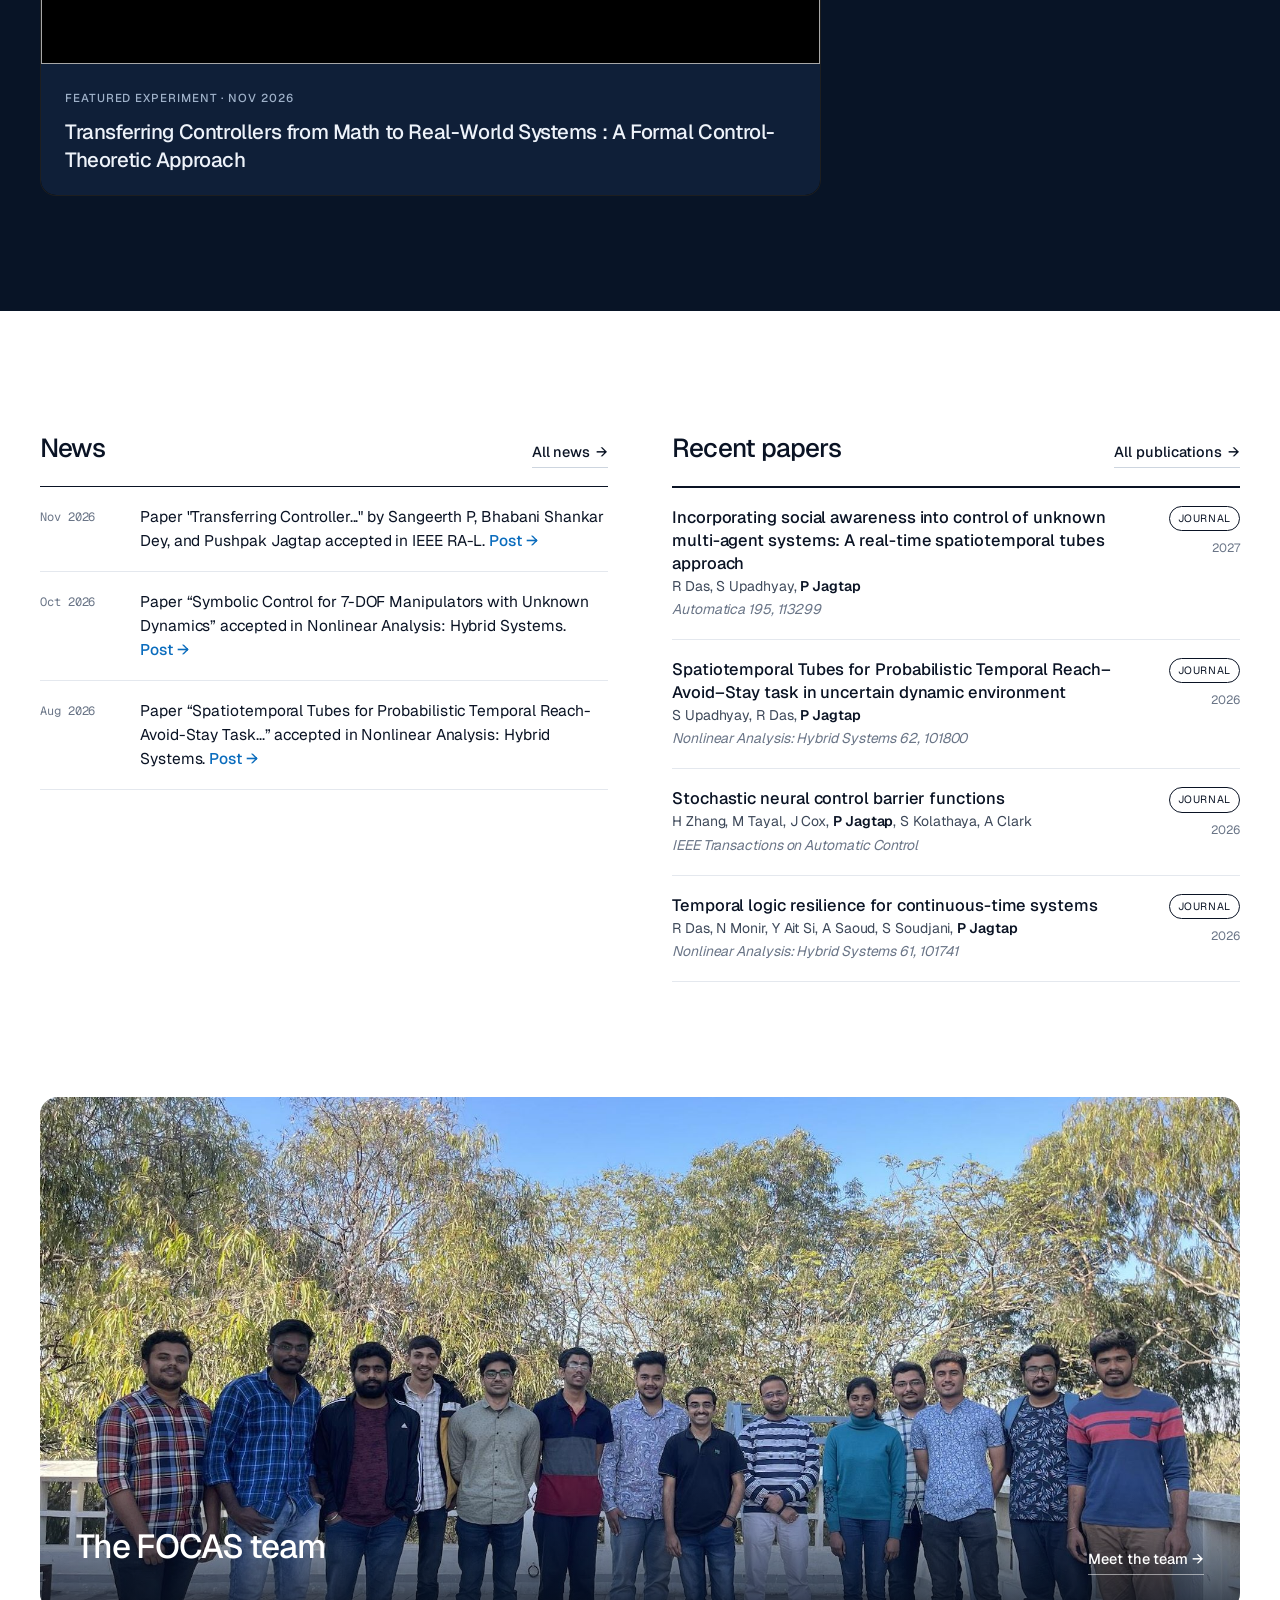
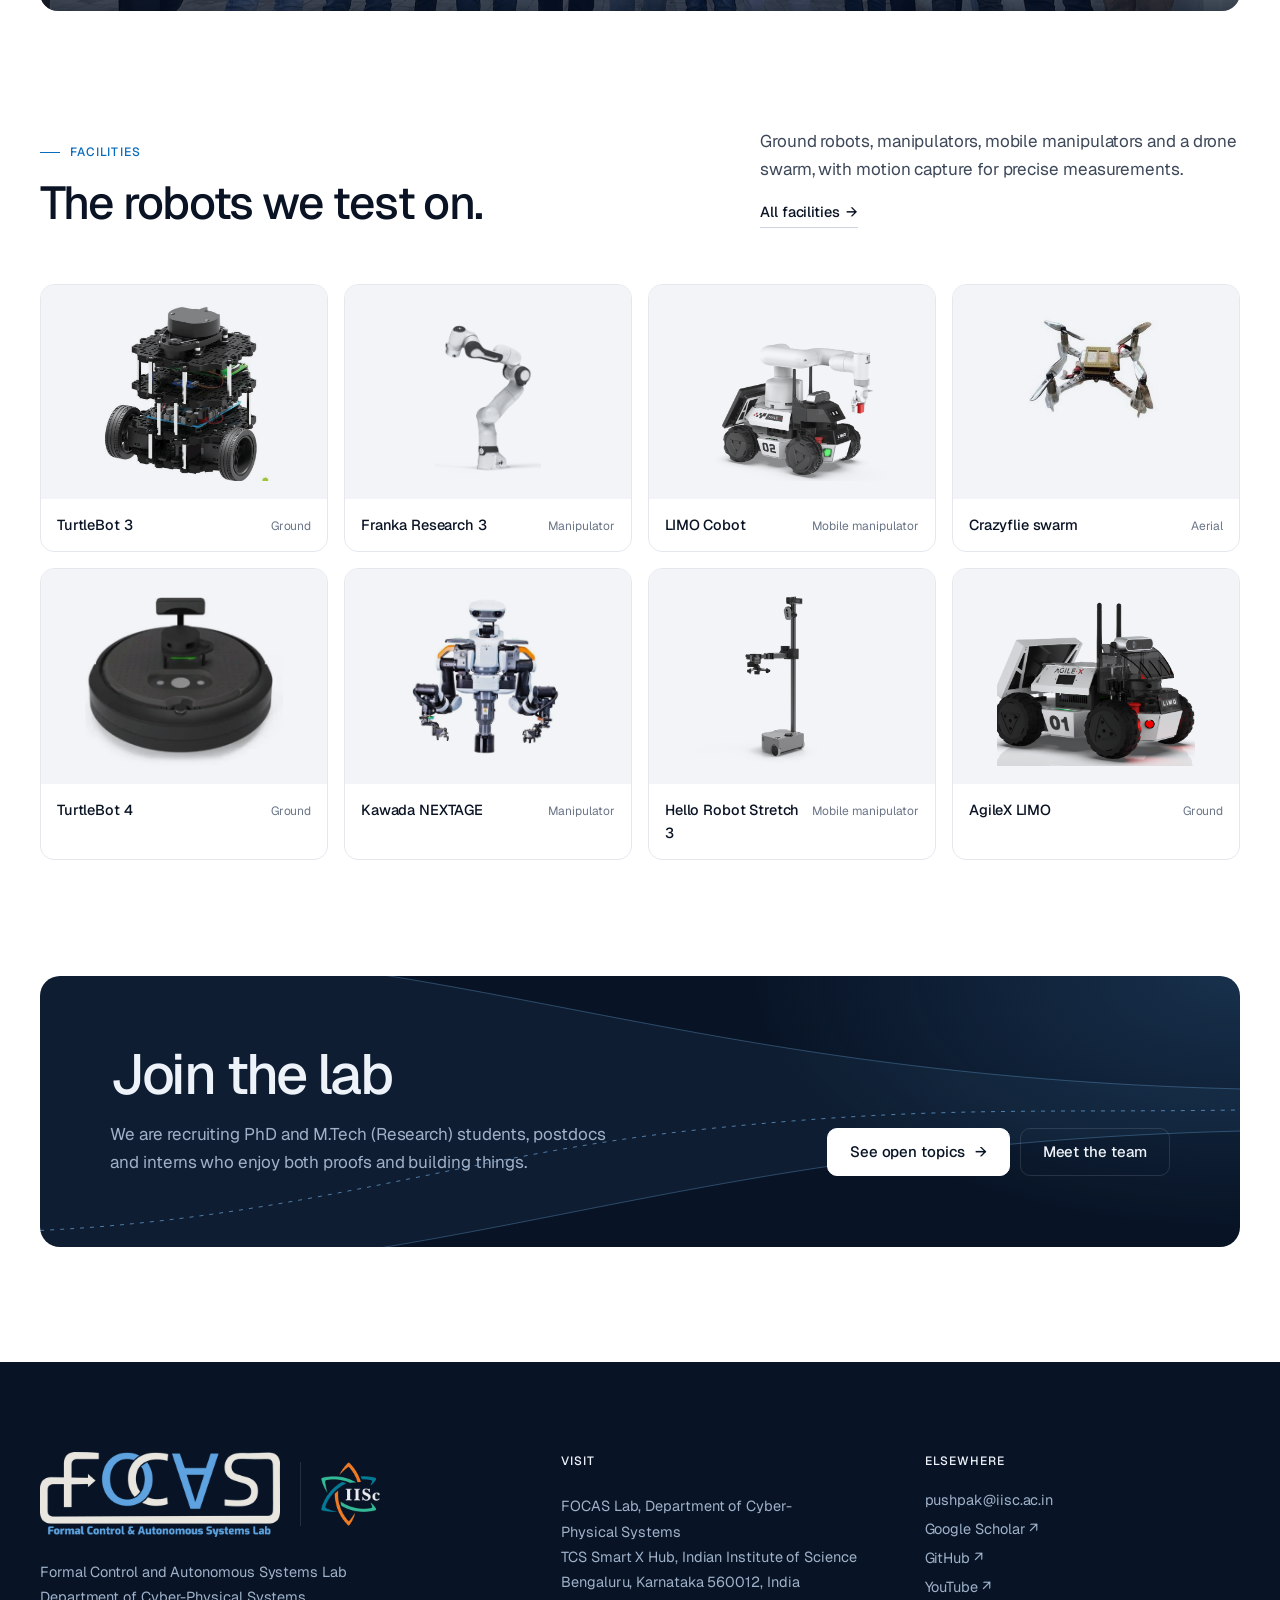
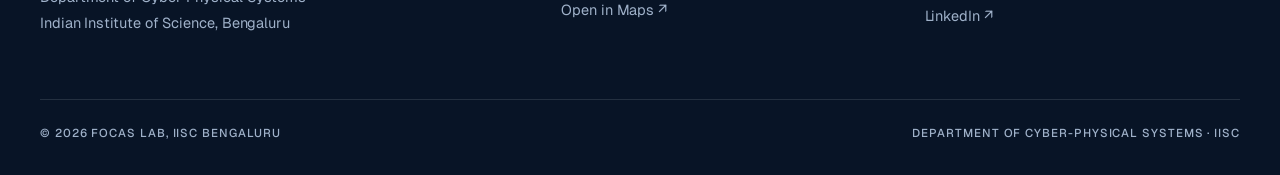
==== commit d6b31195: "Redesign: Geist type system, live tube hero, image-led layouts - Type: Geist for text and display (l" ====
--- a/focaslab-site/index.html
+++ b/focaslab-site/index.html
@@ -15,64 +15,79 @@
 <meta name="theme-color" content="#0b1f3a">
 <link rel="icon" href="assets/favicon.svg" type="image/svg+xml">
 <link rel="preconnect" href="https://fonts.googleapis.com"><link rel="preconnect" href="https://fonts.gstatic.com" crossorigin>
-<link href="https://fonts.googleapis.com/css2?family=Source+Sans+3:ital,wght@0,400;0,500;0,600;0,700;1,400&family=Source+Serif+4:ital,opsz,wght@0,8..60,400;0,8..60,600;1,8..60,400&display=swap" rel="stylesheet">
+<link href="https://fonts.googleapis.com/css2?family=Geist:wght@400;500;600&family=Geist+Mono:wght@400;500&family=STIX+Two+Text:ital,wght@1,400;1,500&display=swap" rel="stylesheet">
 <link rel="stylesheet" href="assets/style.css">
 <script>document.documentElement.classList.add('js')</script>
 </head>
 <body data-page="home">
 <main id="main">
-<section class="hero"><div class="wrap">
-  <div class="hero-grid">
-    <div class="hero-copy">
-      <span class="eyebrow mono"><b>Indian Institute of Science</b><span class="wide">· Dept. of Cyber-Physical Systems</span><span>· Bengaluru</span></span>
-      <h1>Formal Control and Autonomous Systems Lab</h1>
-      <p class="lede">We develop control methods for robots and cyber-physical systems that come with mathematical guarantees of safety and correctness, and we test them on our own robots.</p>
-      <div class="cta"><a class="btn solid" href="research.html">Our research →</a><a class="btn ghost" href="join.html">Join the lab</a></div>
+<section class="hero">
+  <div class="wrap">
+    <p class="kicker"><span>FOCAS Lab</span><span class="wide">Dept. of Cyber-Physical Systems</span><span>IISc Bengaluru</span></p>
+    <h1 class="display">Formal Control &amp;<br>Autonomous Systems Lab</h1>
+    <div class="hero-foot">
+      <p class="lede">We design controllers for robots and cyber-physical systems that come with mathematical guarantees of safety and correctness, and we test every one of them on real hardware.</p>
+      <div class="cta"><a class="btn solid" href="research.html">Explore our research <span aria-hidden="true">→</span></a><a class="btn" href="join.html">Join the lab</a></div>
     </div>
-    <figure class="featured" id="featured"></figure>
+    <figure class="plot">
+      <div class="plot-head">
+        <span class="label">Fig. 1 · A spatiotemporal tube, live</span>
+        <span class="eq" role="img" aria-label="For all t from 0 to t f, the state x of t stays inside the tube Gamma of t, outside the unsafe set U, and reaches the target T at time t f">∀ t ∈ [0, t<sub>f</sub>] :&ensp;x(t) ∈ Γ(t),&ensp;x(t) ∉ U,&ensp;x(t<sub>f</sub>) ∈ T</span>
+      </div>
+      <canvas id="tube" role="img" aria-label="Animated spatiotemporal tube: a trajectory stays inside a shrinking funnel, avoids unsafe sets and reaches a target in time"></canvas>
+      <figcaption class="plot-foot">
+        <span class="tube-legend"><span><i style="background:var(--accent);opacity:.55"></i>Tube <em>Γ(t)</em></span><span><i style="background:repeating-linear-gradient(45deg,var(--ink) 0 1px,transparent 1px 4px)"></i>Unsafe set <em>U</em></span><span><i style="background:var(--safe);opacity:.55"></i>Target <em>T</em></span></span>
+        <span class="tube-hint">Hover to read ρ(t) · click to replan</span>
+      </figcaption>
+    </figure>
+    <div class="stats home-stats" id="stats"></div>
+    <p class="asof" id="asof"></p>
   </div>
-  <div class="tube-stage">
-    <canvas id="tube" aria-label="Animated spatiotemporal tube: a trajectory stays inside a shrinking funnel, avoids unsafe sets and reaches a target in time" role="img"></canvas>
-    <div class="tube-legend mono"><span><i style="background:var(--accent);opacity:.5"></i>Tube Γ(t)</span><span><i style="background:repeating-linear-gradient(45deg,var(--ink) 0 1px,transparent 1px 4px)"></i>Unsafe U</span><span><i style="background:var(--safe);opacity:.5"></i>Target T</span></div>
-    <div class="tube-hint mono">hover to read ρ(t) · click to replan</div>
-  </div>
-  <div class="stats home-stats" id="stats"></div>
-  <p class="asof" id="asof"></p>
+</section>
+
+<section><div class="wrap">
+  <header class="sec-head split">
+    <div><span class="label">Research</span><h2>Six research directions, one standard: every claim comes with a proof.</h2></div>
+    <div><p>From control theory to experiments on our own robots. Each theme links to its papers, code and videos.</p><a class="link" href="research.html">All research <span aria-hidden="true">→</span></a></div>
+  </header>
+  <div class="cards" id="themes"></div>
 </div></section>
 
-<section><div class="wrap">
-  <div class="sec-head"><h2>Research</h2><p>Our main research themes, from control theory to experiments on real robots.</p></div>
-  <div class="themes" id="themes"></div>
+<section class="band"><div class="wrap">
+  <header class="sec-head split">
+    <div><span class="label">Experiments</span><h2>Tested on real robots, not only in simulation.</h2></div>
+    <div><p>Recent experiments from our YouTube channel.</p><a class="link" id="yt-all" href="#" target="_blank" rel="noopener">All videos on YouTube <span aria-hidden="true">↗</span></a></div>
+  </header>
+  <div class="watch">
+    <figure class="featured" id="featured"></figure>
+    <div class="videos side" id="videos"></div>
+  </div>
 </div></section>
 
-<section style="padding-top:0"><div class="wrap two">
-  <div><div class="col-title"><h3>News</h3><a href="news.html">All news →</a></div><ul class="news" id="news"></ul></div>
-  <div><div class="col-title"><h3>Recent papers</h3><a href="publications.html">All publications →</a></div><div id="recent" class="recent"></div></div>
+<section><div class="wrap two">
+  <div><div class="col-title"><h3>News</h3><a class="link" href="news.html">All news <span aria-hidden="true">→</span></a></div><ul class="news" id="news"></ul></div>
+  <div><div class="col-title"><h3>Recent papers</h3><a class="link" href="publications.html">All publications <span aria-hidden="true">→</span></a></div><div id="recent" class="recent"></div></div>
 </div></section>
 
-<section style="padding-top:0"><div class="wrap">
+<section class="tight-top"><div class="wrap">
   <figure class="group-photo rv" id="group"></figure>
 </div></section>
 
-<section style="padding-top:0"><div class="wrap">
-  <div class="sec-head"><h2>Facilities</h2><p>Mobile robots, manipulators, a drone swarm and a motion-capture arena, used to test our controllers on hardware.</p></div>
-</div>
-<div class="strip" id="strip"></div>
-<div class="wrap" style="margin-top:24px"><a class="btn ghost" href="facilities.html">All facilities →</a></div>
-</section>
-
-<section class="band"><div class="wrap">
-  <div class="sec-head"><h2>Videos</h2><p>Recent experiments from our YouTube channel.</p></div>
-  <div class="videos" id="videos"></div>
-  <div style="margin-top:28px"><a class="btn ghost" id="yt-all" href="#" target="_blank" rel="noopener">All videos on YouTube →</a></div>
+<section class="tight-top"><div class="wrap">
+  <header class="sec-head split">
+    <div><span class="label">Facilities</span><h2>The robots we test on.</h2></div>
+    <div><p>Ground robots, manipulators, mobile manipulators and a drone swarm, with motion capture for precise measurements.</p><a class="link" href="facilities.html">All facilities <span aria-hidden="true">→</span></a></div>
+  </header>
+  <div class="lineup" id="strip"></div>
 </div></section>
 
-<section><div class="wrap">
-  <div class="callout rv"><div><h2>Join the lab</h2><p>We are recruiting PhD and M.Tech (Research) students, postdocs and interns. If you enjoy both proofs and building things, take a look at the open topics.</p></div>
-  <div class="cta" style="justify-content:flex-end"><a class="btn solid" href="join.html">See open topics →</a><a class="btn" href="people.html">Meet the team</a></div></div>
+<section class="tight-top"><div class="wrap">
+  <div class="callout rv"><div><h2>Join the lab</h2><p>We are recruiting PhD and M.Tech (Research) students, postdocs and interns who enjoy both proofs and building things.</p></div>
+  <div class="cta"><a class="btn solid" href="join.html">See open topics <span aria-hidden="true">→</span></a><a class="btn" href="people.html">Meet the team</a></div></div>
 </div></section>
 <script src="assets/tube.js"></script>
 </main>
+<script src="assets/research-viz.js"></script>
 <script src="assets/site.js"></script>
 </body>
 </html>
--- a/focaslab-site/assets/style.css
+++ b/focaslab-site/assets/style.css
@@ -37,111 +37,16 @@
 .accent{color:var(--accent)}
 
 /* header */
-.nav{position:sticky;top:0;z-index:50;background:color-mix(in srgb,var(--paper) 82%,transparent);backdrop-filter:blur(12px);-webkit-backdrop-filter:blur(12px);border-bottom:1px solid transparent;transition:border-color .3s}
-.nav.scrolled{border-bottom-color:var(--line)}
-.nav .wrap{display:flex;align-items:center;justify-content:space-between;height:64px;gap:20px}
-.brand{display:flex;align-items:center;gap:12px}
-.brand img{height:34px;width:auto}
-.brand .iisc{border-left:1px solid var(--line);padding-left:12px}
-.brand .iisc img{height:42px}
-.links{display:flex;gap:4px;align-items:center}
-.links a{padding:8px 12px;border-radius:99px;font-size:14px;color:var(--ink-2);transition:background .2s,color .2s}
-.links a:hover{background:var(--paper-2);color:var(--ink)}
-.links a.active{color:var(--accent-ink);background:var(--accent-soft);font-weight:500}
-.icon-btn{width:36px;height:36px;border-radius:99px;border:1px solid var(--line);background:none;color:var(--ink);display:grid;place-items:center;cursor:pointer}
-.icon-btn:hover{border-color:var(--ink-2)}
-.icon-btn svg{width:16px;height:16px}
-.burger{display:none}
-@media (max-width:860px){
-  .burger{display:grid}
-  .links{position:fixed;inset:64px 0 auto 0;flex-direction:column;align-items:stretch;background:var(--paper);border-bottom:1px solid var(--line);padding:12px 16px 20px;transform:translateY(-120%);transition:transform .3s;z-index:-1}
-  .links.open{transform:none}
-  .links a{padding:12px 14px;font-size:16px}
-}
 
 /* hero */
-.hero{position:relative;padding:56px 0 8px;overflow:hidden;background:radial-gradient(1100px 520px at 85% -10%,var(--accent-soft),transparent 70%)}
-.hero-grid{display:grid;grid-template-columns:1.1fr .9fr;gap:56px;align-items:center}
-.eyebrow{display:inline-flex;gap:6px;align-items:center;padding:6px 12px;border:1px solid var(--line);border-radius:99px;background:var(--surface);color:var(--ink-2)}
-.eyebrow b{color:var(--accent);font-weight:500}
-.eyebrow b{white-space:nowrap}
-@media (max-width:560px){.eyebrow .wide{display:none}}
-.hero h1{font-family:var(--serif);font-weight:600;font-size:clamp(34px,4.4vw,58px);line-height:1.08;letter-spacing:-.015em;margin-top:22px}
-.hero h1 em{color:var(--accent);font-weight:400}
-.lede{max-width:540px;color:var(--ink-2);font-size:18px;line-height:1.6;margin-top:22px}
-.hero .cta{margin-top:28px}
-@media (max-width:900px){.hero-grid{grid-template-columns:1fr;gap:32px}}
 /* featured experiment video: poster first, the player loads on click */
-.featured{position:relative;border-radius:18px;overflow:hidden;background:var(--deep);box-shadow:var(--shadow);border:1px solid var(--line)}
-.featured .poster,.featured .frame{display:block;width:100%;aspect-ratio:16/9;border:0;padding:0;background:var(--deep);cursor:pointer;position:relative}
-.featured .poster img{width:100%;height:100%;object-fit:cover;transition:transform .5s,opacity .3s;opacity:.92}
-.featured .poster:hover img{transform:scale(1.02);opacity:1}
-.featured iframe{width:100%;height:100%;border:0;display:block}
-.play{position:absolute;inset:0;margin:auto;width:64px;height:64px;border-radius:99px;display:grid;place-items:center;background:rgba(255,255,255,.94);color:var(--navy);box-shadow:0 8px 24px rgba(0,0,0,.25);transition:transform .2s}
-.play svg{width:26px;height:26px;margin-left:3px}
-.featured .poster:hover .play,.video:hover .play{transform:scale(1.07)}
-.featured figcaption{padding:16px 20px 18px;background:var(--deep);color:var(--on-deep)}
-.featured figcaption .mono{color:var(--on-deep-2)}
-.featured figcaption b{display:block;font-weight:500;font-size:16px;line-height:1.4;margin-top:6px}
-.js .featured:empty{aspect-ratio:16/11}
-.cta{display:flex;gap:10px;flex-wrap:wrap}
-.btn{display:inline-flex;align-items:center;gap:8px;padding:12px 20px;border-radius:99px;border:1px solid var(--ink);font-size:14px;font-weight:500;transition:transform .2s,background .2s,color .2s,border-color .2s}
-.btn:hover{transform:translateY(-1px)}
-.btn.solid{background:var(--navy);color:#fff;border-color:var(--navy)}
-.btn.solid:hover{background:var(--accent);border-color:var(--accent)}
-.btn.ghost:hover{background:var(--ink);color:var(--paper)}
-@media (prefers-color-scheme:dark){:root:not([data-theme="light"]) .btn.solid{background:var(--accent);border-color:var(--accent);color:#06121f}}
-:root[data-theme="dark"] .btn.solid{background:var(--accent);border-color:var(--accent);color:#06121f}
-.tube-stage{position:relative;margin-top:48px;border-top:1px solid var(--line);border-bottom:1px solid var(--line);height:clamp(220px,30vw,360px)}
-#tube{width:100%;height:100%;display:block;cursor:crosshair}
-.tube-legend{position:absolute;left:0;bottom:10px;display:flex;gap:18px;flex-wrap:wrap;pointer-events:none}
-.tube-legend span{display:flex;align-items:center;gap:6px}
-.tube-legend i{display:inline-block;width:14px;height:8px;border-radius:2px}
-.tube-hint{position:absolute;right:0;bottom:10px;pointer-events:none}
-.stats{display:grid;grid-template-columns:repeat(auto-fit,minmax(150px,1fr));gap:12px;margin-top:28px}
-.stat{position:relative;background:var(--surface);border:1px solid var(--line);border-radius:var(--r);padding:22px 20px 18px;overflow:hidden;box-shadow:var(--shadow)}
-.stat::before{content:"";position:absolute;left:20px;top:0;width:36px;height:3px;background:var(--accent);border-radius:0 0 3px 3px}
-.stat b{display:block;font-family:var(--serif);font-weight:600;font-size:clamp(30px,3.4vw,44px);line-height:1;letter-spacing:-.012em;color:var(--ink);font-variant-numeric:lining-nums tabular-nums}
-.stat b sup{font-size:.45em;color:var(--accent);vertical-align:top;margin-left:2px}
-.stat .mono{display:block;margin-top:10px;color:var(--ink-2)}
-.stat a.mono{border:0}
-.stat.link{display:flex;flex-direction:column;justify-content:flex-end;background:var(--deep);border-color:var(--deep);color:var(--on-deep)}
-.stat.link::before{display:none}
-.stat.link .mono{color:var(--on-deep);opacity:.8}
-.stat.link b{color:var(--accent-deep);font-size:26px}
-.stat.link:hover b{transform:translateX(4px)}.stat.link b{transition:transform .25s}
 /* home: one quiet bar instead of five cards; three figures on phones */
-.home-stats{grid-template-columns:repeat(5,1fr);gap:0;border:1px solid var(--line);border-radius:var(--r);background:var(--surface);box-shadow:var(--shadow);margin-top:28px}
-.home-stats .stat{background:none;border:0;border-radius:0;box-shadow:none;padding:20px 22px}
-.home-stats .stat + .stat{border-left:1px solid var(--line)}
-.home-stats .stat::before{display:none}
-.home-stats .stat b{font-size:clamp(28px,3.4vw,42px)}
-@media (max-width:640px){.home-stats{grid-template-columns:repeat(3,1fr)}.home-stats .stat:nth-child(n+4){display:none}.home-stats .stat{padding:16px 14px}.home-stats .stat .mono{font-size:10.5px}}
 .asof{font-size:12.5px;color:var(--muted);margin-top:10px}
 .js .stats:empty{min-height:110px}
 
 /* sections */
-section{padding:88px 0}
-.sec-head{margin-bottom:40px;max-width:760px}
-.sec-head h2{font-family:var(--serif);font-weight:600;font-size:clamp(28px,3.2vw,40px);line-height:1.15;letter-spacing:-.012em}
-.sec-head h2 em{color:var(--accent);font-weight:400}
-.sec-head p{margin-top:10px;color:var(--ink-2);max-width:640px}
-.page-head{padding-top:64px;padding-bottom:8px}
-.page-head h1{font-family:var(--serif);font-weight:600;font-size:clamp(34px,4.4vw,52px);line-height:1.1;letter-spacing:-.015em}
-.page-head h1 em{color:var(--accent);font-weight:400}
-.page-head p{margin-top:18px;max-width:640px;color:var(--ink-2);font-size:17px}
 
 /* research list */
-.themes{border-top:1px solid var(--ink)}
-.theme{display:grid;grid-template-columns:80px 1.1fr 1.4fr 40px;gap:24px;padding:28px 0;border-bottom:1px solid var(--line);align-items:start;transition:background .25s}
-.theme:hover{background:linear-gradient(90deg,var(--accent-soft),transparent 70%)}
-.theme .num{font-family:var(--label);color:var(--muted);font-size:13px;padding-top:8px}
-.theme h3{font-family:var(--serif);font-weight:600;font-size:clamp(22px,2.5vw,30px);line-height:1.15;letter-spacing:-.01em}
-.theme .k{display:block;margin-top:6px}
-.theme p{color:var(--ink-2)}
-.theme .arrow{padding-top:8px;transition:transform .25s;color:var(--muted)}
-.theme:hover .arrow{transform:translateX(6px);color:var(--accent)}
-@media (max-width:760px){.theme{grid-template-columns:40px 1fr}.theme p{grid-column:2}.theme .arrow{display:none}}
 
 .rcard{display:grid;grid-template-columns:1fr 1fr;gap:40px;padding:56px 0;border-top:1px solid var(--line);align-items:center}
 .rcard:nth-child(even) .media{order:-1}
@@ -179,15 +84,6 @@
 @media (prefers-reduced-motion:reduce){.flow::before{animation:none}}
 
 /* news + papers */
-.two{display:grid;grid-template-columns:1fr 1fr;gap:56px}
-@media (max-width:860px){.two{grid-template-columns:1fr}}
-.news li{list-style:none;display:grid;grid-template-columns:86px 1fr;gap:16px;padding:14px 0;border-bottom:1px solid var(--line)}
-.news li:first-child{border-top:1px solid var(--ink)}
-.news .more{color:var(--accent-ink);font-size:13px;white-space:nowrap}
-.news .d{font-family:var(--label);font-size:12px;color:var(--muted);padding-top:3px}
-.col-title{display:flex;justify-content:space-between;align-items:baseline;margin-bottom:14px}
-.col-title h3{font-family:var(--serif);font-weight:600;font-size:28px;letter-spacing:-.01em}
-.col-title a{font-size:13px;border-bottom:1px solid var(--accent)}
 
 /* publications */
 .pub{display:grid;grid-template-columns:1fr auto;gap:8px 24px;padding:18px 0;border-bottom:1px solid var(--line)}
@@ -221,32 +117,6 @@
 .empty{padding:40px 0;color:var(--muted)}
 
 /* people */
-.pi{display:grid;grid-template-columns:300px 1fr;gap:56px;align-items:start;padding:24px 0 72px}
-.pi .ph{aspect-ratio:4/5;border-radius:var(--r);overflow:hidden;background:var(--paper-2)}
-.pi .ph img{width:100%;height:100%;object-fit:cover}
-.pi h2{font-family:var(--serif);font-weight:600;font-size:clamp(30px,3.4vw,42px);line-height:1.1;margin-top:6px;letter-spacing:-.012em}
-.pi p{color:var(--ink-2);margin:0 0 12px;max-width:640px}
-.pi .role{color:var(--ink);font-weight:600;margin:6px 0 18px}
-.pi .interests{font-size:15.5px;margin-top:18px;padding-top:14px;border-top:1px solid var(--line)}
-.pi .interests .mono{display:block;margin-bottom:4px}
-.pi .socials{margin-top:18px}
-@media (max-width:760px){.pi{grid-template-columns:1fr;gap:24px}.pi .ph{max-width:260px}}
-.grid{display:grid;grid-template-columns:repeat(auto-fill,minmax(210px,1fr));gap:36px 24px}
-.person .ph{aspect-ratio:1;border-radius:var(--r);overflow:hidden;background:var(--paper-2);position:relative}
-.person .ph img{width:100%;height:100%;object-fit:cover;filter:saturate(.85);transition:filter .5s,transform .6s}
-.person:hover .ph img{filter:none;transform:scale(1.03)}
-.person .ph .init{position:absolute;inset:0;display:grid;place-items:center;font-family:var(--serif);font-size:56px;color:var(--muted)}
-.person h4{font-weight:600;font-size:16px;margin-top:14px}
-.person .meta{font-family:var(--label);font-size:11px;color:var(--muted);letter-spacing:.03em;margin-top:2px}
-.person .tp{font-size:14px;color:var(--ink-2);margin-top:6px;line-height:1.45}
-.socials{display:flex;gap:6px;margin-top:10px;flex-wrap:wrap}
-.socials a{font-family:var(--label);font-size:10.5px;letter-spacing:.05em;text-transform:uppercase;padding:4px 8px;border:1px solid var(--line);border-radius:99px;color:var(--ink-2)}
-.socials a:hover{border-color:var(--accent);color:var(--accent)}
-.group{margin-bottom:72px}
-.group > h3{font-family:var(--serif);font-weight:600;font-size:26px;letter-spacing:-.01em;border-top:1px solid var(--ink);padding-top:12px;margin-bottom:28px;display:flex;justify-content:space-between;align-items:baseline}
-.plain{display:grid;grid-template-columns:repeat(auto-fill,minmax(250px,1fr));gap:0 24px}
-.plain a,.plain div{display:flex;justify-content:space-between;gap:12px;padding:12px 0;border-bottom:1px solid var(--line)}
-.plain a:hover{color:var(--accent)}
 .alumni{width:100%;border-collapse:collapse;font-size:14.5px}
 .alumni td{padding:11px 12px 11px 0;border-bottom:1px solid var(--line);vertical-align:top}
 .alumni td:nth-child(2){font-family:var(--label);font-size:12px;color:var(--muted);white-space:nowrap}
@@ -259,21 +129,16 @@
 details.al > *:not(summary){margin-top:12px}
 
 /* facilities */
-.fac{display:grid;grid-template-columns:repeat(auto-fill,minmax(250px,1fr));gap:24px}
-.fac figure{border-radius:var(--r);overflow:hidden;background:var(--paper-2);border:1px solid var(--line)}
-.fac figure .im{aspect-ratio:4/3;overflow:hidden;background:#fff}
-.fac figure img{width:100%;height:100%;object-fit:cover;transition:transform .6s}
+.fac{display:grid;grid-template-columns:repeat(4,minmax(0,1fr));gap:16px}
+@media (max-width:1000px){.fac{grid-template-columns:repeat(3,minmax(0,1fr))}}
+@media (max-width:720px){.fac{grid-template-columns:repeat(2,minmax(0,1fr))}}
+.fac figure{border:1px solid var(--line);border-radius:14px;overflow:hidden;background:var(--surface);transition:border-color .25s,transform .3s}
+.fac figure:hover{border-color:var(--line-2);transform:translateY(-3px)}
+.fac figure .im{position:relative;aspect-ratio:4/3;background:#f2f4f7}
+.fac figure img{position:absolute;inset:18px;width:calc(100% - 36px);height:calc(100% - 36px);object-fit:contain;mix-blend-mode:multiply;transition:transform .6s}
 .fac figure:hover img{transform:scale(1.04)}
-.fac figcaption{padding:12px 16px;font-weight:500;font-size:15px}
-.strip{display:flex;gap:14px;overflow:hidden;mask-image:linear-gradient(90deg,transparent,#000 8%,#000 92%,transparent)}
-.strip .track{display:flex;gap:14px;animation:slide 60s linear infinite}
-.strip:hover .track,.strip.is-off .track{animation-play-state:paused}
+.fac figcaption{padding:14px 16px;font-weight:500;font-size:14.5px;letter-spacing:-.01em}
 .flow.is-off::before{animation-play-state:paused}
-.strip figure{flex:0 0 220px;border-radius:12px;overflow:hidden;background:#fff;border:1px solid var(--line)}
-.strip img{width:220px;height:165px;object-fit:cover}
-.strip figcaption{font-size:12.5px;padding:8px 10px;background:var(--paper-2);color:var(--ink-2)}
-@keyframes slide{to{transform:translateX(calc(-50% - 7px))}}
-@media (prefers-reduced-motion:reduce){.strip .track{animation:none}}
 
 /* join */
 .open{display:grid;grid-template-columns:repeat(2,1fr);gap:0;border-top:1px solid var(--ink)}
@@ -284,14 +149,6 @@
 .open p{color:var(--ink-2);font-size:15px}
 .open a{display:inline-block;margin-top:14px;font-family:var(--label);font-size:12.5px;border-bottom:1px solid var(--accent)}
 @media (max-width:760px){.open{grid-template-columns:1fr}.open > div{padding:24px 0!important;border-right:0!important}}
-.callout{background:radial-gradient(700px 300px at 100% 0%,rgba(78,163,239,.28),transparent 70%),var(--deep);color:var(--on-deep);border:1px solid var(--line-deep);border-radius:22px;box-shadow:var(--shadow);padding:clamp(28px,5vw,56px);display:grid;grid-template-columns:1.4fr 1fr;gap:32px;align-items:end}
-.callout h2{font-family:var(--serif);font-weight:600;font-size:clamp(26px,3vw,38px);line-height:1.15;letter-spacing:-.012em}
-.callout h2 em{color:var(--accent-deep)}
-.callout p{opacity:.75;margin-top:12px}
-.callout .btn{border-color:var(--on-deep);color:var(--on-deep)}
-.callout .btn.solid{background:#fff;border-color:#fff;color:var(--navy)}
-.callout .btn.solid:hover{background:var(--accent-deep);border-color:var(--accent-deep)}
-@media (max-width:760px){.callout{grid-template-columns:1fr}}
 .steps{counter-reset:s;display:grid;grid-template-columns:repeat(4,1fr);gap:20px}
 .steps li{list-style:none;counter-increment:s;border-top:1px solid var(--line);padding-top:14px;color:var(--ink-2);font-size:15px}
 .steps li::before{content:"0" counter(s);display:block;font-family:var(--label);font-size:12px;color:var(--accent-ink);margin-bottom:6px}
@@ -313,19 +170,6 @@
 @media (max-width:640px){.course{grid-template-columns:1fr}}
 
 /* footer */
-footer{border-top:1px solid var(--line);padding:56px 0 40px;margin-top:40px;background:var(--paper-2)}
-footer .wrap{display:grid;grid-template-columns:1.4fr 1fr 1fr;gap:32px}
-footer h5{font-family:var(--label);font-size:11px;letter-spacing:.06em;text-transform:uppercase;color:var(--muted);margin-bottom:12px;font-weight:400}
-footer p,footer a{font-size:14px;color:var(--ink-2);line-height:1.8}
-footer a{display:block}
-footer a:hover{color:var(--accent)}
-footer .big{display:flex;align-items:center;gap:20px;margin-bottom:16px}
-footer .big img{width:min(260px,100%);height:auto}
-footer .big .iisc{flex:none;border-left:1px solid var(--line);padding-left:20px}
-footer .big .logo-light,footer .big .logo-dark{min-width:0}
-footer .big .iisc img{width:auto;height:72px}
-footer .base{grid-column:1/-1;display:flex;justify-content:space-between;flex-wrap:wrap;gap:12px;border-top:1px solid var(--line);padding-top:20px;margin-top:20px}
-@media (max-width:760px){footer .wrap{grid-template-columns:1fr}}
 
 /* reveal */
 /* hidden only once JS is known to run, so content never stays blank */
@@ -333,34 +177,13 @@
 .js .rv.in{opacity:1;transform:none}
 @media (prefers-reduced-motion:reduce){.js .rv{opacity:1;transform:none;transition:none}}
 ::selection{background:var(--accent);color:#fff}
-@media (max-width:700px){.tube-hint{display:none}.tube-legend{gap:12px}.tube-legend span{font-size:10px}}
 @media (max-width:700px){.toolbar{position:static}}
 
 /* group photo (home) */
-.group-photo{position:relative;border-radius:var(--r);overflow:hidden;border:1px solid var(--line)}
-.group-photo img{width:100%;aspect-ratio:21/9;object-fit:cover;object-position:50% 72%}
-.group-photo figcaption{position:absolute;left:0;right:0;bottom:0;display:flex;justify-content:space-between;align-items:flex-end;gap:12px;padding:40px 22px 16px;background:linear-gradient(transparent,rgba(0,0,0,.6));color:#fff}
-.group-photo figcaption span{font-family:var(--serif);font-size:clamp(20px,2.6vw,30px)}
-.group-photo figcaption a{font-size:14px;white-space:nowrap;border-bottom:1px solid rgba(255,255,255,.6)}
-@media (max-width:600px){.group-photo img{aspect-ratio:4/3}}
 
 /* latest videos (home) */
-.videos{display:grid;grid-template-columns:repeat(4,1fr);gap:20px}
-@media (max-width:900px){.videos{grid-template-columns:repeat(2,1fr)}}
-@media (max-width:520px){.videos{grid-template-columns:1fr}}
-.video{display:flex;flex-direction:column;gap:8px}
-.video .thumb{position:relative;display:block;border-radius:12px;overflow:hidden;border:1px solid var(--line);background:var(--paper-2)}
-.video .thumb img{width:100%;aspect-ratio:16/9;object-fit:cover;transition:transform .3s}
-.video:hover .thumb img{transform:scale(1.03)}
-.video .play{position:absolute;inset:0;margin:auto;width:48px;height:48px;border-radius:99px;display:grid;place-items:center;background:rgba(0,0,0,.6);color:#fff;font-size:16px;padding-left:3px}
-.video b{font-weight:500;font-size:15px;line-height:1.35;color:var(--ink)}
-.video:hover b{color:var(--accent)}
 
 /* photo strip (people) */
-.strip.photos{margin:8px 0 48px}
-.strip.photos figure{flex-basis:320px;background:var(--paper-2)}
-.strip.photos img{width:320px;height:220px}
-@media (max-width:600px){.strip.photos figure{flex-basis:240px}.strip.photos img{width:240px;height:170px}}
 
 /* ---------- refresh: shared pieces ---------- */
 .skip{position:absolute;left:12px;top:-60px;z-index:100;padding:10px 16px;border-radius:10px;background:var(--navy);color:#fff;font-weight:500;transition:top .2s}
@@ -374,29 +197,7 @@
 .recent{border-top:1px solid var(--ink)}
 
 /* dark navy band (videos) */
-.band{background:radial-gradient(900px 400px at 0% 0%,rgba(78,163,239,.18),transparent 70%),var(--deep);color:var(--on-deep);margin:24px 0}
-.band .sec-head .mono,.band .video .mono{color:var(--on-deep-2)}
-.band .sec-head p{color:var(--on-deep-2)}
-.band .sec-head h2 em{color:var(--accent-deep)}
-.band .video b{color:var(--on-deep)}
-.band .video:hover b{color:var(--accent-deep)}
-.band .video .thumb{border-color:var(--line-deep)}
-.band .btn{border-color:var(--on-deep);color:var(--on-deep)}
-.band .btn.ghost:hover{background:var(--on-deep);color:var(--navy)}
-.videos.three{grid-template-columns:repeat(3,1fr)}
-@media (max-width:900px){.videos.three{grid-template-columns:repeat(2,1fr)}}
-@media (max-width:520px){.videos.three{grid-template-columns:1fr}}
-.video .play{width:46px;height:46px}
-.video .play svg{width:20px;height:20px}
-
-/* strips: on touch screens, swipe instead of an endless marquee */
-@media (hover:none){
-  .strip{overflow-x:auto;scroll-snap-type:x mandatory;-webkit-overflow-scrolling:touch;scrollbar-width:none;padding:0 16px;mask-image:none}
-  .strip::-webkit-scrollbar{display:none}
-  .strip .track{animation:none}
-  .strip .dup{display:none}
-  .strip figure{scroll-snap-align:start}
-}
+
 
 /* research: start here */
 .paths{display:grid;grid-template-columns:repeat(3,1fr);gap:16px;margin-top:40px}
@@ -427,3 +228,303 @@
 .went{list-style:none;display:flex;flex-wrap:wrap;gap:8px}
 .went li{padding:8px 14px;border:1px solid var(--line);border-radius:99px;background:var(--surface);font-size:14.5px;font-weight:500;cursor:default}
 .went li small{font-family:var(--label);font-size:11px;color:var(--accent-ink);font-weight:400}
+
+/* =====================================================================
+   FOCAS design system
+   Geist for text and display, Geist Mono for figures and data, STIX Two for
+   mathematics. One 1200px grid: every section, strip and card aligns to its
+   left edge. Signature: the spatiotemporal tube, drawn as a live figure.
+   ===================================================================== */
+:root{
+  --paper:#ffffff; --paper-2:#f4f6f9; --surface:#ffffff; --ink:#0a1324; --ink-2:#3d4859; --muted:#6a7587; --line:#e4e8ee; --line-2:#cdd5df;
+  --accent:#0a6cbd; --accent-ink:#0a5aa0; --accent-soft:rgba(10,108,189,.08); --navy:#0b1f3a; --safe:#1f7a5c;
+  --deep:#081426; --deep-2:#0f1f38; --on-deep:#eef3fa; --on-deep-2:#9fb1c9; --accent-deep:#7cbdf5; --line-deep:rgba(238,243,250,.12);
+  --sans:"Geist",-apple-system,"Segoe UI",Roboto,system-ui,sans-serif; --serif:var(--sans); --label:var(--sans);
+  --mono:"Geist Mono",ui-monospace,SFMono-Regular,Menlo,monospace; --math:"STIX Two Text","Cambria Math","Times New Roman",serif;
+  --max:1200px; --gut:32px; --r:14px;
+  --shadow:0 1px 2px rgba(8,20,38,.04),0 12px 32px -14px rgba(8,20,38,.2);
+  --tube:url("data:image/svg+xml,%3Csvg xmlns='http://www.w3.org/2000/svg' viewBox='0 0 1200 360' preserveAspectRatio='none' fill='none'%3E%3Cpath d='M0 -40C420 -40 640 132 1200 150V206C640 224 420 400 0 400Z' fill='rgb(124,189,245)' fill-opacity='.05'/%3E%3Cpath d='M0 -40C420 -40 640 132 1200 150M0 400C420 400 640 224 1200 206' stroke='rgb(124,189,245)' stroke-opacity='.3' vector-effect='non-scaling-stroke'/%3E%3Cpath d='M0 338C260 322 430 236 660 204S990 182 1200 178' stroke='rgb(124,189,245)' stroke-opacity='.6' stroke-dasharray='4 6' vector-effect='non-scaling-stroke'/%3E%3C/svg%3E");
+}
+@media (prefers-color-scheme:dark){:root:not([data-theme="light"]){
+  --paper:#070d18; --paper-2:#0c1423; --surface:#0b1321; --ink:#e9eef6; --ink-2:#b3bfd0; --muted:#8693a7; --line:#1b2537; --line-2:#2b3850;
+  --accent:#5aaef5; --accent-ink:#8cc6f7; --accent-soft:rgba(90,174,245,.12); --navy:#b3bfd0; --safe:#43c79a;
+  --deep:#0b1628; --deep-2:#112039; --line-deep:rgba(238,243,250,.1); --shadow:0 1px 2px rgba(0,0,0,.3),0 14px 36px -16px rgba(0,0,0,.7);}}
+:root[data-theme="dark"]{
+  --paper:#070d18; --paper-2:#0c1423; --surface:#0b1321; --ink:#e9eef6; --ink-2:#b3bfd0; --muted:#8693a7; --line:#1b2537; --line-2:#2b3850;
+  --accent:#5aaef5; --accent-ink:#8cc6f7; --accent-soft:rgba(90,174,245,.12); --navy:#b3bfd0; --safe:#43c79a;
+  --deep:#0b1628; --deep-2:#112039; --line-deep:rgba(238,243,250,.1); --shadow:0 1px 2px rgba(0,0,0,.3),0 14px 36px -16px rgba(0,0,0,.7);}
+@media (max-width:700px){:root{--gut:20px}}
+
+body{font:16px/1.65 var(--sans);letter-spacing:-.005em}
+.wrap{max-width:calc(var(--max) + 2 * var(--gut));padding:0 var(--gut)}
+h1,h2,h3,h4{font-family:var(--sans);color:var(--ink);text-wrap:balance}
+p{text-wrap:pretty}
+.mono{font-family:var(--sans);font-size:11.5px;font-weight:500;letter-spacing:.08em}
+.label{display:inline-flex;align-items:center;gap:10px;font-size:12px;font-weight:500;letter-spacing:.09em;text-transform:uppercase;color:var(--accent)}
+.label::before{content:"";width:20px;height:1px;background:currentColor}
+.link{display:inline-flex;align-items:center;gap:6px;font-size:14.5px;font-weight:500;color:var(--ink);border-bottom:1px solid var(--line-2);padding-bottom:3px;transition:color .2s,border-color .2s}
+.link:hover{color:var(--accent);border-color:var(--accent)}
+/* hairline that stops at the text edge, not the gutter */
+.rule-b{background:linear-gradient(var(--line),var(--line)) var(--gut) 100% / calc(100% - 2 * var(--gut)) 1px no-repeat}
+
+/* header */
+.nav{position:sticky;top:0;z-index:50;background:color-mix(in srgb,var(--paper) 86%,transparent);backdrop-filter:saturate(1.4) blur(14px);-webkit-backdrop-filter:saturate(1.4) blur(14px);border-bottom:1px solid transparent;transition:border-color .3s}
+.nav.scrolled{border-bottom-color:var(--line)}
+.nav .wrap{display:flex;align-items:center;justify-content:space-between;height:72px;gap:24px}
+.brand{display:flex;align-items:center;gap:14px}
+.brand img{height:30px;width:auto}
+.brand .iisc{border-left:1px solid var(--line);padding-left:14px}
+.brand .iisc img{height:38px}
+.links{display:flex;gap:2px;align-items:center}
+.links a{position:relative;padding:8px 12px;border-radius:8px;font-size:14.5px;color:var(--ink-2);transition:color .2s,background .2s}
+.links a:hover{color:var(--ink);background:var(--paper-2)}
+.links a.active{color:var(--ink);font-weight:500}
+.links a.active::after{content:"";position:absolute;left:12px;right:12px;bottom:1px;height:2px;border-radius:2px;background:var(--accent)}
+.icon-btn{width:38px;height:38px;border-radius:10px;border:1px solid var(--line);background:none;color:var(--ink);display:grid;place-items:center;cursor:pointer;transition:border-color .2s}
+.icon-btn:hover{border-color:var(--ink-2)}
+.icon-btn svg{width:16px;height:16px}
+.burger{display:none}
+@media (max-width:900px){
+  .burger{display:grid}
+  .links{position:fixed;inset:72px 0 auto 0;flex-direction:column;align-items:stretch;gap:0;background:var(--paper);border-bottom:1px solid var(--line);padding:4px var(--gut) 18px;transform:translateY(-130%);transition:transform .3s;z-index:-1;box-shadow:var(--shadow)}
+  .links.open{transform:none}
+  .links a{padding:15px 0;font-size:17px;border-radius:0;border-bottom:1px solid var(--line)}
+  .links a:hover{background:none}
+  .links a.active::after{display:none}
+  .links a.active{color:var(--accent)}
+}
+
+/* buttons */
+.cta{display:flex;gap:10px;flex-wrap:wrap}
+.btn{display:inline-flex;align-items:center;gap:10px;height:48px;padding:0 22px;border-radius:10px;border:1px solid var(--line-2);background:var(--surface);color:var(--ink);font-size:15px;font-weight:500;white-space:nowrap;transition:background .2s,color .2s,border-color .2s}
+.btn:hover{border-color:var(--ink)}
+.btn span{transition:transform .2s}
+.btn:hover span{transform:translateX(3px)}
+.btn.solid{background:var(--ink);border-color:var(--ink);color:var(--paper)}
+.btn.solid:hover{background:var(--accent);border-color:var(--accent);color:#fff}
+
+/* sections and headings */
+section{padding:clamp(72px,9vw,128px) 0}
+section.tight-top{padding-top:0}
+.sec-head{margin-bottom:clamp(36px,4.5vw,56px);max-width:780px}
+.sec-head h2{font-size:clamp(30px,3.6vw,48px);font-weight:500;line-height:1.06;letter-spacing:-.035em}
+.sec-head .label + h2{margin-top:16px}
+.sec-head p{color:var(--ink-2);font-size:17px;max-width:620px;margin-top:14px}
+.sec-head.split{display:grid;grid-template-columns:minmax(0,7fr) minmax(0,5fr);gap:24px 48px;align-items:end;max-width:none}
+.sec-head.split p{margin:0 0 16px}
+.page-head{display:grid;grid-template-columns:minmax(0,7fr) minmax(0,5fr);gap:20px 48px;align-items:end;padding-top:clamp(56px,8vw,112px);padding-bottom:clamp(40px,5vw,64px);background:linear-gradient(var(--line),var(--line)) var(--gut) 100% / calc(100% - 2 * var(--gut)) 1px no-repeat}
+.page-head h1{font-size:clamp(52px,7.4vw,104px);font-weight:500;line-height:.95;letter-spacing:-.055em}
+.page-head > p{font-size:clamp(16.5px,1.4vw,19px);line-height:1.55;color:var(--ink-2);max-width:520px;padding-bottom:8px}
+.page-head > :not(h1):not(p),.page-head > p.asof{grid-column:1/-1}
+.page-head > p.asof{font-size:12.5px;color:var(--muted);padding:0;margin-top:-8px;max-width:none}
+.page-head > .stats{margin-top:12px}
+@media (max-width:860px){.page-head,.sec-head.split{grid-template-columns:1fr}.sec-head.split p{margin-bottom:12px}}
+
+/* home: hero */
+.hero{padding:clamp(56px,8vw,108px) 0 0}
+.kicker{display:flex;flex-wrap:wrap;align-items:center;gap:6px 0;font-size:13.5px;font-weight:500;color:var(--muted)}
+.kicker span:first-child{color:var(--accent)}
+.kicker span + span::before{content:"";display:inline-block;width:4px;height:4px;border-radius:50%;background:var(--line-2);margin:0 14px;vertical-align:middle;transform:translateY(-2px)}
+@media (max-width:560px){.kicker .wide{display:none}}
+.display{font-size:clamp(46px,7vw,100px);font-weight:500;line-height:.97;letter-spacing:-.05em;margin-top:28px}
+.hero-foot{display:grid;grid-template-columns:minmax(0,7fr) minmax(0,5fr);gap:28px 48px;align-items:end;margin-top:clamp(28px,3.5vw,44px)}
+.lede{font-size:clamp(17px,1.5vw,20px);line-height:1.55;color:var(--ink-2);max-width:600px}
+.hero-foot .cta{justify-content:flex-end}
+@media (max-width:860px){.hero-foot{grid-template-columns:1fr}.hero-foot .cta{justify-content:flex-start}}
+
+/* home: Fig. 1, a live spatiotemporal tube on graph paper */
+.plot{position:relative;margin-top:clamp(44px,5.5vw,72px);border-radius:18px;overflow:hidden;color:var(--on-deep);border:1px solid var(--line-deep);
+  --paper:#102341; --ink:#e7eef8; --muted:#8ea2bf; --line:rgba(231,238,248,.18); --accent:#5eb0f6; --safe:#3fc596; --g:rgba(231,238,248,.05);
+  background:linear-gradient(var(--g) 1px,transparent 1px) 0 0/44px 44px,linear-gradient(90deg,var(--g) 1px,transparent 1px) 0 0/44px 44px,radial-gradient(900px 420px at 80% 0%,rgba(94,176,246,.16),transparent 70%),var(--deep)}
+.plot-head{display:flex;justify-content:space-between;align-items:baseline;gap:10px 24px;flex-wrap:wrap;padding:22px 28px 0}
+.plot-head .label{color:var(--accent)}
+.eq{font-family:var(--math);font-style:italic;font-size:clamp(15px,1.45vw,20px);color:var(--on-deep);letter-spacing:.01em}
+.eq sub{font-size:.68em;font-style:italic}
+#tube{display:block;width:calc(100% - 40px);margin:6px 20px 0;height:clamp(230px,28vw,360px);cursor:crosshair}
+.plot-foot{display:flex;justify-content:space-between;align-items:center;gap:10px 24px;flex-wrap:wrap;padding:6px 28px 22px;font-size:12.5px;color:var(--muted)}
+.tube-legend{display:flex;gap:20px;flex-wrap:wrap}
+.tube-legend span{display:flex;align-items:center;gap:8px}
+.tube-legend i{display:inline-block;width:16px;height:9px;border-radius:2px}
+.tube-legend em{font-family:var(--math);font-size:14px;color:var(--on-deep)}
+@media (max-width:700px){.plot-head,.plot-foot{padding-left:18px;padding-right:18px}#tube{width:calc(100% - 20px);margin:6px 10px 0}.tube-hint{display:none}}
+
+/* figures: a spec row of hairline cells */
+.stats{display:grid;grid-template-columns:repeat(auto-fit,minmax(170px,1fr));margin-top:36px;border-top:1px solid var(--line);border-bottom:1px solid var(--line)}
+.stat{position:relative;padding:24px 24px 22px;display:block}
+.stat + .stat{border-left:1px solid var(--line)}
+.stat b{display:block;font-family:var(--sans);font-weight:500;font-size:clamp(34px,3.6vw,52px);line-height:1;letter-spacing:-.045em;color:var(--ink);font-variant-numeric:tabular-nums}
+.stat b sup{font-size:.42em;font-weight:500;color:var(--accent);vertical-align:top;margin-left:3px;letter-spacing:0}
+.stat .mono{display:block;margin-top:12px;color:var(--muted)}
+.stat.link b{font-size:clamp(28px,3vw,40px);color:var(--accent);transition:transform .25s}
+.stat.link:hover b{transform:translateX(5px)}
+.stats .stat:first-child{padding-left:0}
+.asof{font-size:12.5px;color:var(--muted);margin-top:12px}
+@media (max-width:640px){.stats{grid-template-columns:repeat(2,1fr)}.stat:nth-child(odd){border-left:0;padding-left:0}.stat:nth-child(n+3){border-top:1px solid var(--line)}
+  .home-stats{grid-template-columns:repeat(3,1fr)}.home-stats .stat:nth-child(n+4){display:none}.home-stats .stat{padding:18px 14px;border-top:0}.home-stats .stat:nth-child(odd){border-left:0}.home-stats .stat + .stat{border-left:1px solid var(--line)}.home-stats .stat:first-child{padding-left:0}}
+
+/* home: research cards, each with its own live animation */
+.cards{display:grid;grid-template-columns:repeat(3,minmax(0,1fr));gap:20px}
+.card{display:flex;flex-direction:column;border:1px solid var(--line);border-radius:16px;background:var(--surface);overflow:hidden;transition:border-color .25s,transform .3s,box-shadow .3s}
+.card:hover{border-color:var(--line-2);transform:translateY(-4px);box-shadow:var(--shadow)}
+.card-viz{position:relative;aspect-ratio:16/11;background:var(--paper-2);border-bottom:1px solid var(--line)}
+.card-viz canvas{position:absolute;inset:0;width:100%;height:100%}
+.card-body{display:grid;grid-template-columns:auto 1fr auto;gap:4px 14px;padding:20px 22px 24px;flex:1}
+.card .idx{font-family:var(--mono);font-size:12px;color:var(--muted);padding-top:4px}
+.card h3{font-size:19px;font-weight:500;line-height:1.3;letter-spacing:-.02em}
+.card p{grid-column:2;font-size:14.5px;line-height:1.5;color:var(--muted)}
+.card .go{grid-row:1;grid-column:3;color:var(--muted);transition:transform .25s,color .25s}
+.card:hover .go{transform:translateX(4px);color:var(--accent)}
+.js .cards:empty{min-height:560px}
+@media (max-width:980px){.cards{grid-template-columns:repeat(2,minmax(0,1fr))}}
+@media (max-width:620px){.cards{grid-template-columns:1fr}}
+
+/* dark band: featured experiment + recent videos */
+.band{background:var(--deep);color:var(--on-deep)}
+.band h2,.band h3{color:var(--on-deep)}
+.band .sec-head p{color:var(--on-deep-2)}
+.band .label{color:var(--accent-deep)}
+.band .link{color:var(--on-deep);border-color:var(--line-deep)}
+.band .link:hover{color:var(--accent-deep);border-color:var(--accent-deep)}
+.band .btn{background:transparent;border-color:var(--line-deep);color:var(--on-deep)}
+.band .btn:hover{border-color:var(--on-deep)}
+.watch{display:grid;grid-template-columns:minmax(0,8fr) minmax(0,4fr);gap:28px;align-items:start}
+@media (max-width:900px){.watch{grid-template-columns:1fr}}
+.featured{position:relative;border-radius:16px;overflow:hidden;background:#000;border:1px solid var(--line-deep)}
+.featured .poster,.featured .frame{display:block;width:100%;aspect-ratio:16/9;border:0;padding:0;background:#000;cursor:pointer;position:relative}
+.featured .poster img{width:100%;height:100%;object-fit:cover;opacity:.88;transition:opacity .3s,transform .8s}
+.featured .poster:hover img{opacity:1;transform:scale(1.015)}
+.featured iframe{width:100%;height:100%;border:0;display:block}
+.featured figcaption{padding:20px 24px 22px;background:var(--deep-2)}
+.featured figcaption .mono{color:var(--on-deep-2)}
+.featured figcaption b{display:block;margin-top:8px;font-size:clamp(17px,1.6vw,21px);font-weight:500;line-height:1.35;letter-spacing:-.02em;color:var(--on-deep)}
+.js .featured:empty{aspect-ratio:16/11}
+.play{position:absolute;inset:0;margin:auto;width:72px;height:72px;border-radius:50%;display:grid;place-items:center;background:rgba(255,255,255,.95);color:var(--deep);box-shadow:0 12px 32px rgba(0,0,0,.35);transition:transform .25s}
+.play svg{width:24px;height:24px;margin-left:3px}
+.featured .poster:hover .play,.video:hover .play{transform:scale(1.07)}
+.videos{display:grid;grid-template-columns:repeat(4,minmax(0,1fr));gap:24px}
+.videos.three{grid-template-columns:repeat(3,minmax(0,1fr))}
+@media (max-width:900px){.videos,.videos.three{grid-template-columns:repeat(2,minmax(0,1fr))}}
+@media (max-width:520px){.videos,.videos.three{grid-template-columns:1fr}}
+.video{display:flex;flex-direction:column;gap:10px}
+.video .thumb{position:relative;display:block;border-radius:12px;overflow:hidden;background:#000;border:1px solid var(--line)}
+.video .thumb img{width:100%;aspect-ratio:16/9;object-fit:cover;transition:transform .6s}
+.video:hover .thumb img{transform:scale(1.04)}
+.video .play{width:44px;height:44px}
+.video .play svg{width:17px;height:17px}
+.video b{font-weight:500;font-size:15px;line-height:1.4;letter-spacing:-.01em;color:var(--ink)}
+.video:hover b{color:var(--accent)}
+.band .video b{color:var(--on-deep)}
+.band .video:hover b{color:var(--accent-deep)}
+.band .video .mono{color:var(--on-deep-2)}
+.band .video .thumb{border-color:var(--line-deep)}
+.videos.side{display:flex;flex-direction:column;gap:0}
+.videos.side .video{display:grid;grid-template-columns:148px 1fr;grid-template-rows:auto 1fr;gap:6px 16px;padding:18px 0;border-top:1px solid var(--line-deep)}
+.videos.side .video:first-child{padding-top:0;border-top:0}
+.videos.side .thumb{grid-row:1 / 3}
+.videos.side .video b{font-size:14.5px}
+.videos.side .play{width:32px;height:32px}
+.videos.side .play svg{width:13px;height:13px}
+@media (max-width:900px){.videos.side .video{grid-template-columns:168px 1fr}}
+
+/* news + recent papers */
+.two{display:grid;grid-template-columns:minmax(0,1fr) minmax(0,1fr);gap:clamp(36px,5vw,72px)}
+@media (max-width:860px){.two{grid-template-columns:1fr}}
+.col-title{display:flex;justify-content:space-between;align-items:baseline;gap:16px;padding-bottom:16px;border-bottom:1px solid var(--ink)}
+.col-title h3{font-size:26px;font-weight:500;letter-spacing:-.03em}
+.news li{list-style:none;display:grid;grid-template-columns:84px 1fr;gap:16px;padding:18px 0;border-bottom:1px solid var(--line);font-size:15.5px;line-height:1.55;color:var(--ink)}
+.news .d{font-family:var(--mono);font-size:12px;color:var(--muted);padding-top:3px}
+.news .more{color:var(--accent);font-weight:500;white-space:nowrap}
+
+/* home: group photo */
+.group-photo{position:relative;border-radius:18px;overflow:hidden;background:var(--paper-2)}
+.group-photo img{width:100%;aspect-ratio:21/9;object-fit:cover;object-position:50% 38%}
+.group-photo figcaption{position:absolute;left:0;right:0;bottom:0;display:flex;justify-content:space-between;align-items:end;gap:16px;padding:clamp(20px,3vw,36px);background:linear-gradient(transparent,rgba(5,12,24,.75));color:#fff}
+.group-photo figcaption span{font-size:clamp(22px,2.6vw,34px);font-weight:500;letter-spacing:-.035em}
+.group-photo figcaption a{font-size:14.5px;font-weight:500;white-space:nowrap;border-bottom:1px solid rgba(255,255,255,.5);padding-bottom:3px}
+@media (max-width:600px){.group-photo img{aspect-ratio:4/3}}
+
+/* home: robot lineup */
+.lineup{display:grid;grid-template-columns:repeat(4,minmax(0,1fr));gap:16px}
+.lineup figure{border:1px solid var(--line);border-radius:14px;overflow:hidden;background:var(--surface);transition:border-color .25s,transform .3s}
+.lineup figure:hover{border-color:var(--line-2);transform:translateY(-3px)}
+.lineup .im{position:relative;aspect-ratio:4/3;background:#f2f4f7}
+.lineup img{position:absolute;inset:18px;width:calc(100% - 36px);height:calc(100% - 36px);object-fit:contain;mix-blend-mode:multiply;transition:transform .6s}
+.lineup figure:hover img{transform:scale(1.04)}
+.lineup figcaption{display:flex;justify-content:space-between;align-items:baseline;gap:8px;padding:14px 16px;font-size:14.5px;font-weight:500;letter-spacing:-.01em}
+.lineup figcaption small{font-size:12px;font-weight:400;color:var(--muted);white-space:nowrap}
+.js .lineup:empty{min-height:420px}
+@media (max-width:900px){.lineup{grid-template-columns:repeat(2,minmax(0,1fr))}}
+
+/* join panel, with the tube motif */
+.callout{display:grid;grid-template-columns:minmax(0,7fr) minmax(0,5fr);gap:28px 48px;align-items:end;padding:clamp(36px,5.5vw,72px);border-radius:20px;color:var(--on-deep);background:var(--tube) center / 100% 100% no-repeat,radial-gradient(700px 360px at 100% 0%,rgba(94,176,246,.18),transparent 70%),var(--deep)}
+.callout h2{font-size:clamp(34px,4.4vw,60px);font-weight:500;line-height:1;letter-spacing:-.045em;color:var(--on-deep)}
+.callout p{color:var(--on-deep-2);font-size:17px;margin-top:18px;max-width:520px}
+.callout .cta{justify-content:flex-end}
+.callout .btn{background:transparent;border-color:var(--line-deep);color:var(--on-deep)}
+.callout .btn:hover{border-color:var(--on-deep)}
+.callout .btn.solid{background:#fff;border-color:#fff;color:var(--deep)}
+.callout .btn.solid:hover{background:var(--accent-deep);border-color:var(--accent-deep)}
+@media (max-width:860px){.callout{grid-template-columns:1fr;}.callout .cta{justify-content:flex-start}}
+
+/* people */
+.photos{margin-top:clamp(40px,5vw,64px)}
+.bento{display:grid;grid-template-columns:2fr 1fr 1fr;grid-template-rows:1fr 1fr;gap:12px;height:clamp(340px,40vw,560px)}
+.bento figure{border-radius:14px;overflow:hidden;background:var(--paper-2)}
+.bento figure:first-child{grid-row:1 / 3}
+.bento img{width:100%;height:100%;object-fit:cover;transition:transform .8s}
+.bento figure:hover img{transform:scale(1.03)}
+@media (max-width:720px){.bento{grid-template-columns:1fr 1fr;grid-template-rows:none;height:auto}.bento figure{aspect-ratio:4/3}.bento figure:first-child{grid-column:1 / -1;grid-row:auto;aspect-ratio:16/10}.bento figure:nth-child(n+4){display:none}}
+.pi{display:grid;grid-template-columns:minmax(0,4fr) minmax(0,8fr);gap:clamp(32px,5vw,80px);align-items:start;padding:clamp(56px,7vw,96px) 0 0}
+.pi .ph{aspect-ratio:4/5;border-radius:16px;overflow:hidden;background:var(--paper-2)}
+.pi .ph img{width:100%;height:100%;object-fit:cover}
+.pi > div > .mono:first-child{color:var(--accent)}
+.pi h2{font-size:clamp(38px,4.6vw,64px);font-weight:500;line-height:1;letter-spacing:-.05em;margin-top:16px}
+.pi .role{font-size:17px;font-weight:500;color:var(--ink);margin:16px 0 26px}
+.pi p{font-size:17px;line-height:1.7;color:var(--ink-2);max-width:680px;margin:0 0 16px}
+.pi .interests{margin-top:26px;padding-top:20px;border-top:1px solid var(--line);font-size:15.5px;color:var(--ink)}
+.pi .interests .mono{display:block;margin-bottom:6px;color:var(--muted)}
+.pi .socials{margin-top:26px}
+@media (max-width:760px){.pi{grid-template-columns:1fr}.pi .ph{max-width:320px}}
+.socials{display:flex;gap:6px;margin-top:14px;flex-wrap:wrap}
+.socials a{font-size:12.5px;font-weight:500;padding:5px 11px;border:1px solid var(--line);border-radius:8px;color:var(--ink-2);transition:border-color .2s,color .2s}
+.socials a:hover{border-color:var(--ink);color:var(--ink)}
+.group{margin-top:clamp(64px,8vw,112px)}
+.group > h3{display:flex;justify-content:space-between;align-items:baseline;gap:16px;font-size:clamp(26px,2.6vw,34px);font-weight:500;letter-spacing:-.035em;padding-bottom:16px;border-bottom:1px solid var(--ink);margin-bottom:36px}
+.group > h3 .mono{font-family:var(--mono);font-size:13px;font-weight:400;letter-spacing:0;color:var(--muted)}
+.grid{display:grid;grid-template-columns:repeat(4,minmax(0,1fr));gap:44px 24px}
+@media (max-width:1000px){.grid{grid-template-columns:repeat(3,minmax(0,1fr))}}
+@media (max-width:720px){.grid{grid-template-columns:repeat(2,minmax(0,1fr));gap:32px 16px}}
+.person .ph{position:relative;aspect-ratio:4/5;border-radius:12px;overflow:hidden;background:var(--paper-2)}
+.person .ph img{width:100%;height:100%;object-fit:cover;filter:grayscale(1) contrast(1.04);transition:filter .5s,transform .7s}
+.person:hover .ph img{filter:none;transform:scale(1.03)}
+.person .ph .init{position:absolute;inset:0;display:grid;place-items:center;font-size:64px;font-weight:500;letter-spacing:-.05em;color:var(--line-2)}
+.person h4{font-size:17px;font-weight:500;letter-spacing:-.02em;margin-top:16px}
+.person .meta{font-size:13.5px;color:var(--muted);margin-top:4px;line-height:1.45}
+.person .tp{font-size:14px;color:var(--ink-2);margin-top:8px;line-height:1.5}
+.plain{display:grid;grid-template-columns:repeat(3,minmax(0,1fr));column-gap:32px}
+@media (max-width:900px){.plain{grid-template-columns:repeat(2,minmax(0,1fr))}}
+@media (max-width:560px){.plain{grid-template-columns:1fr}}
+.plain a,.plain div{display:flex;justify-content:space-between;align-items:baseline;gap:12px;padding:15px 0;border-bottom:1px solid var(--line);font-size:15.5px}
+.plain a:hover{color:var(--accent)}
+.plain > a .mono{font-size:12.5px;font-weight:400;letter-spacing:0;text-transform:none}
+
+/* legacy headings that now share the display face */
+.rcard h2{font-weight:500;letter-spacing:-.035em;font-size:clamp(28px,3vw,40px)}
+.flow b,.paths b,.course h3,.project h3,.open h3,.hl h3,.course .ccode{font-weight:500;letter-spacing:-.025em}
+.year-block h3{font-weight:500;letter-spacing:-.045em}
+
+/* footer */
+footer{background:var(--deep);color:var(--on-deep-2);padding:clamp(64px,7vw,96px) 0 32px}
+footer .wrap{display:grid;grid-template-columns:1.5fr 1fr 1fr;gap:48px}
+footer .logo-light{display:none!important}
+footer .logo-dark{display:block!important}
+footer .big{display:flex;align-items:center;gap:20px}
+footer .big img{width:min(240px,100%);height:auto}
+footer .big .iisc{flex:none;border-left:1px solid var(--line-deep);padding-left:20px}
+footer .big .iisc img{width:auto;height:64px}
+footer p{font-size:14.5px;line-height:1.75;margin-top:22px}
+footer h5{font-size:12px;font-weight:500;letter-spacing:.09em;text-transform:uppercase;color:var(--on-deep);margin-bottom:14px}
+footer a{display:block;font-size:14.5px;line-height:2;color:var(--on-deep-2);transition:color .2s}
+footer a:hover{color:#fff}
+footer .base{grid-column:1 / -1;display:flex;justify-content:space-between;flex-wrap:wrap;gap:12px;border-top:1px solid var(--line-deep);padding-top:24px;margin-top:16px;color:var(--on-deep-2)}
+@media (max-width:760px){footer .wrap{grid-template-columns:1fr;gap:36px}}
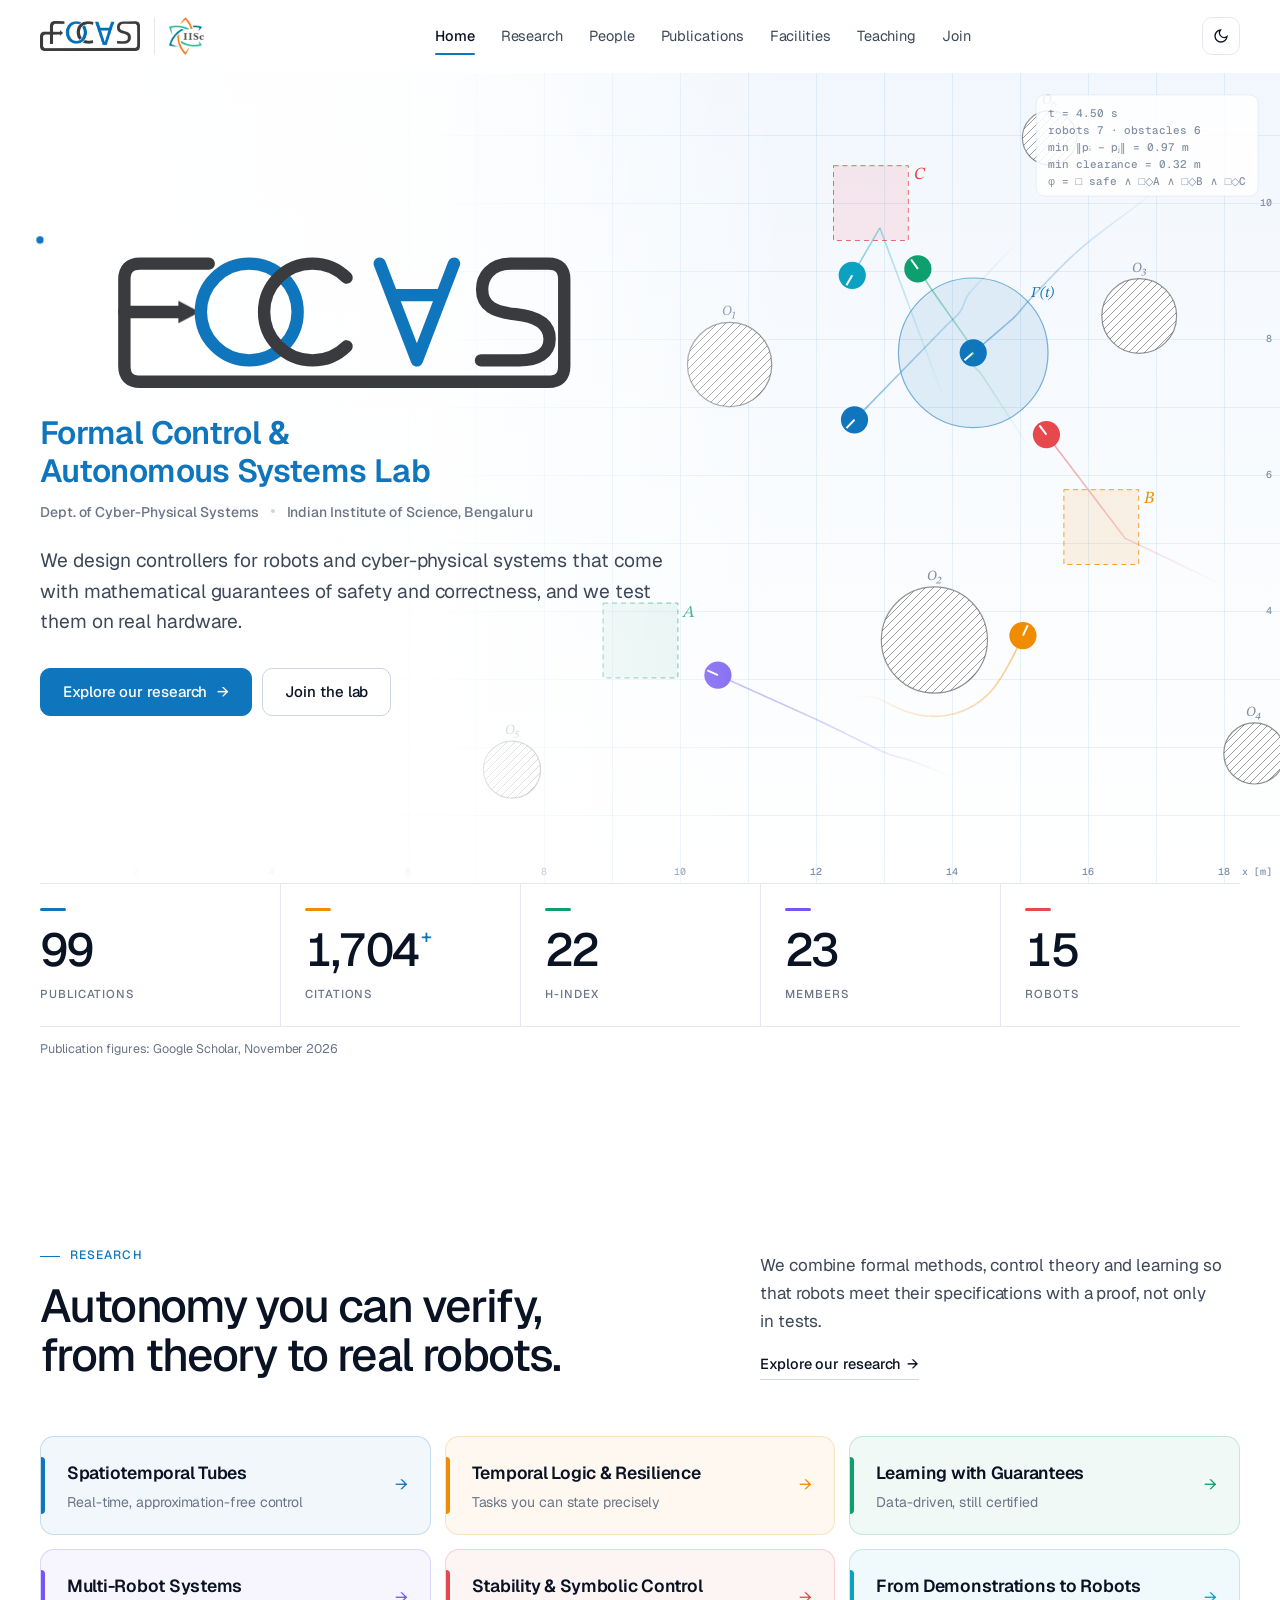
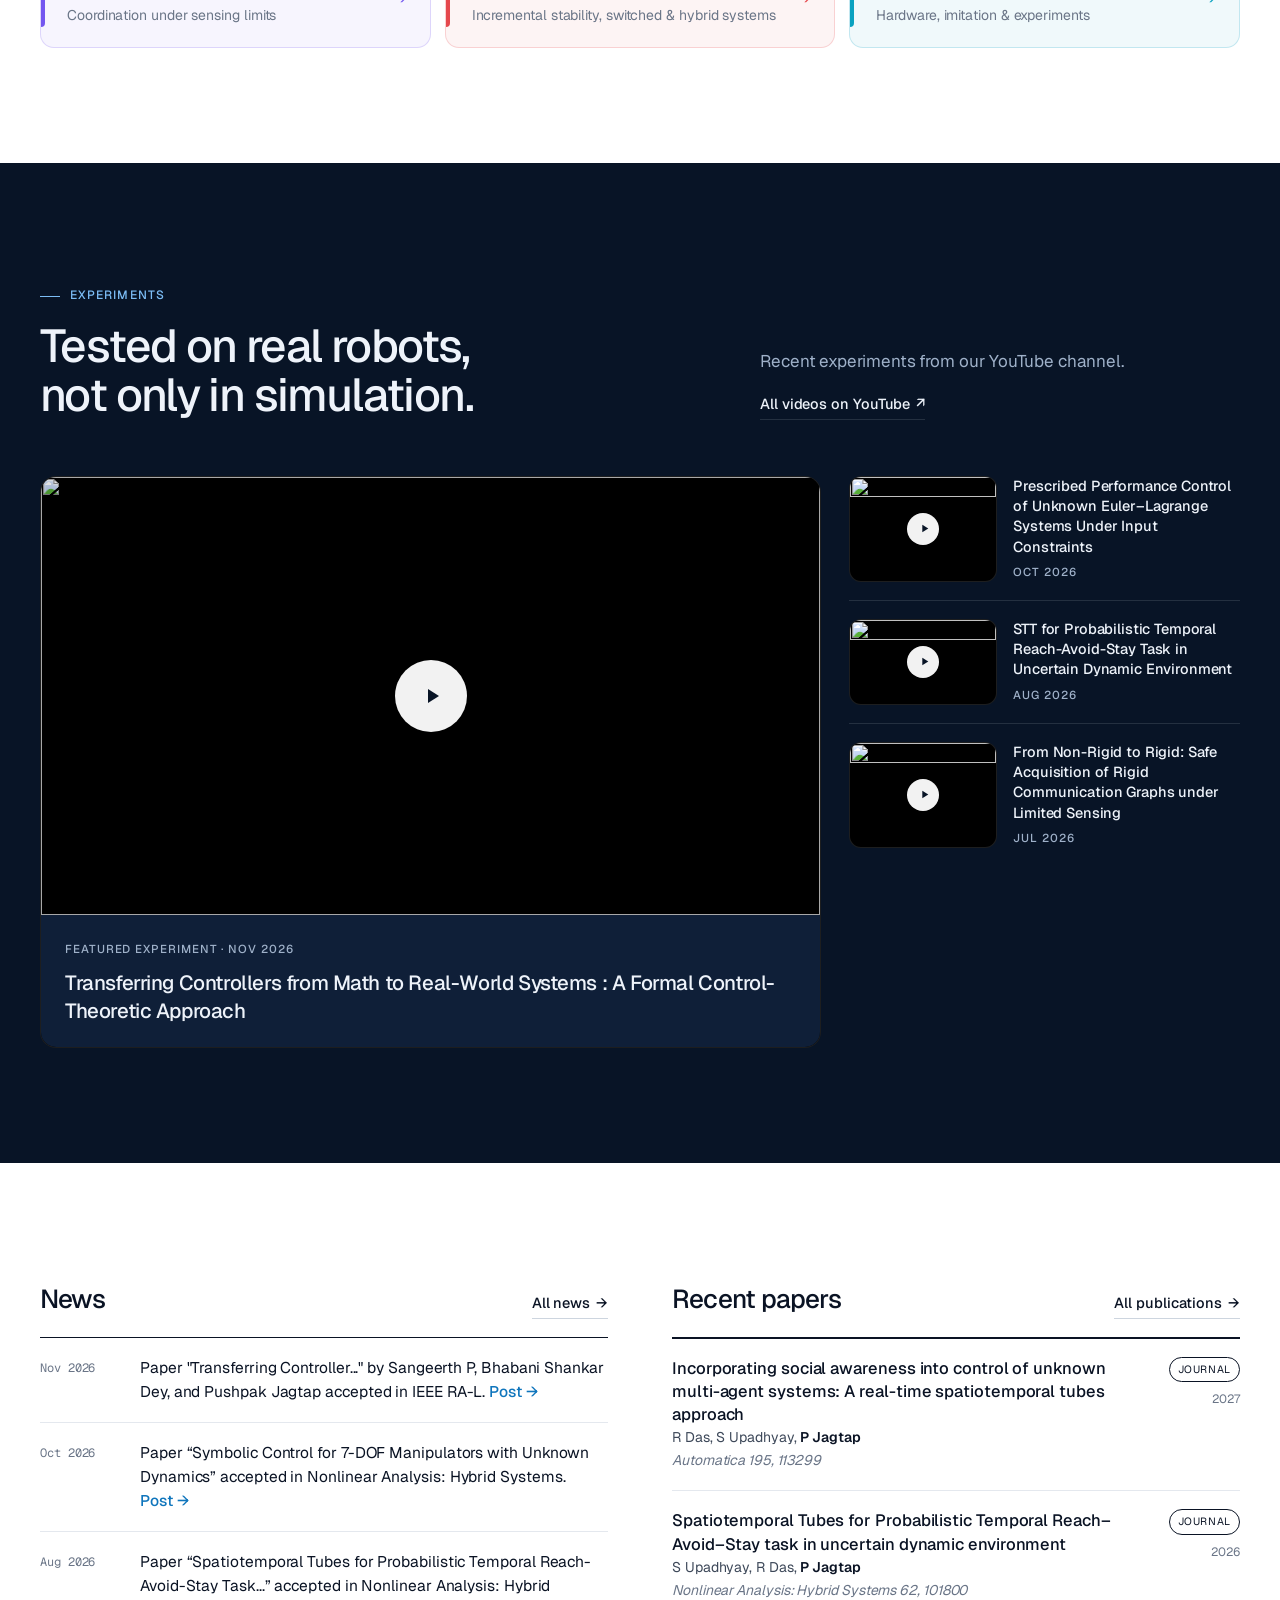
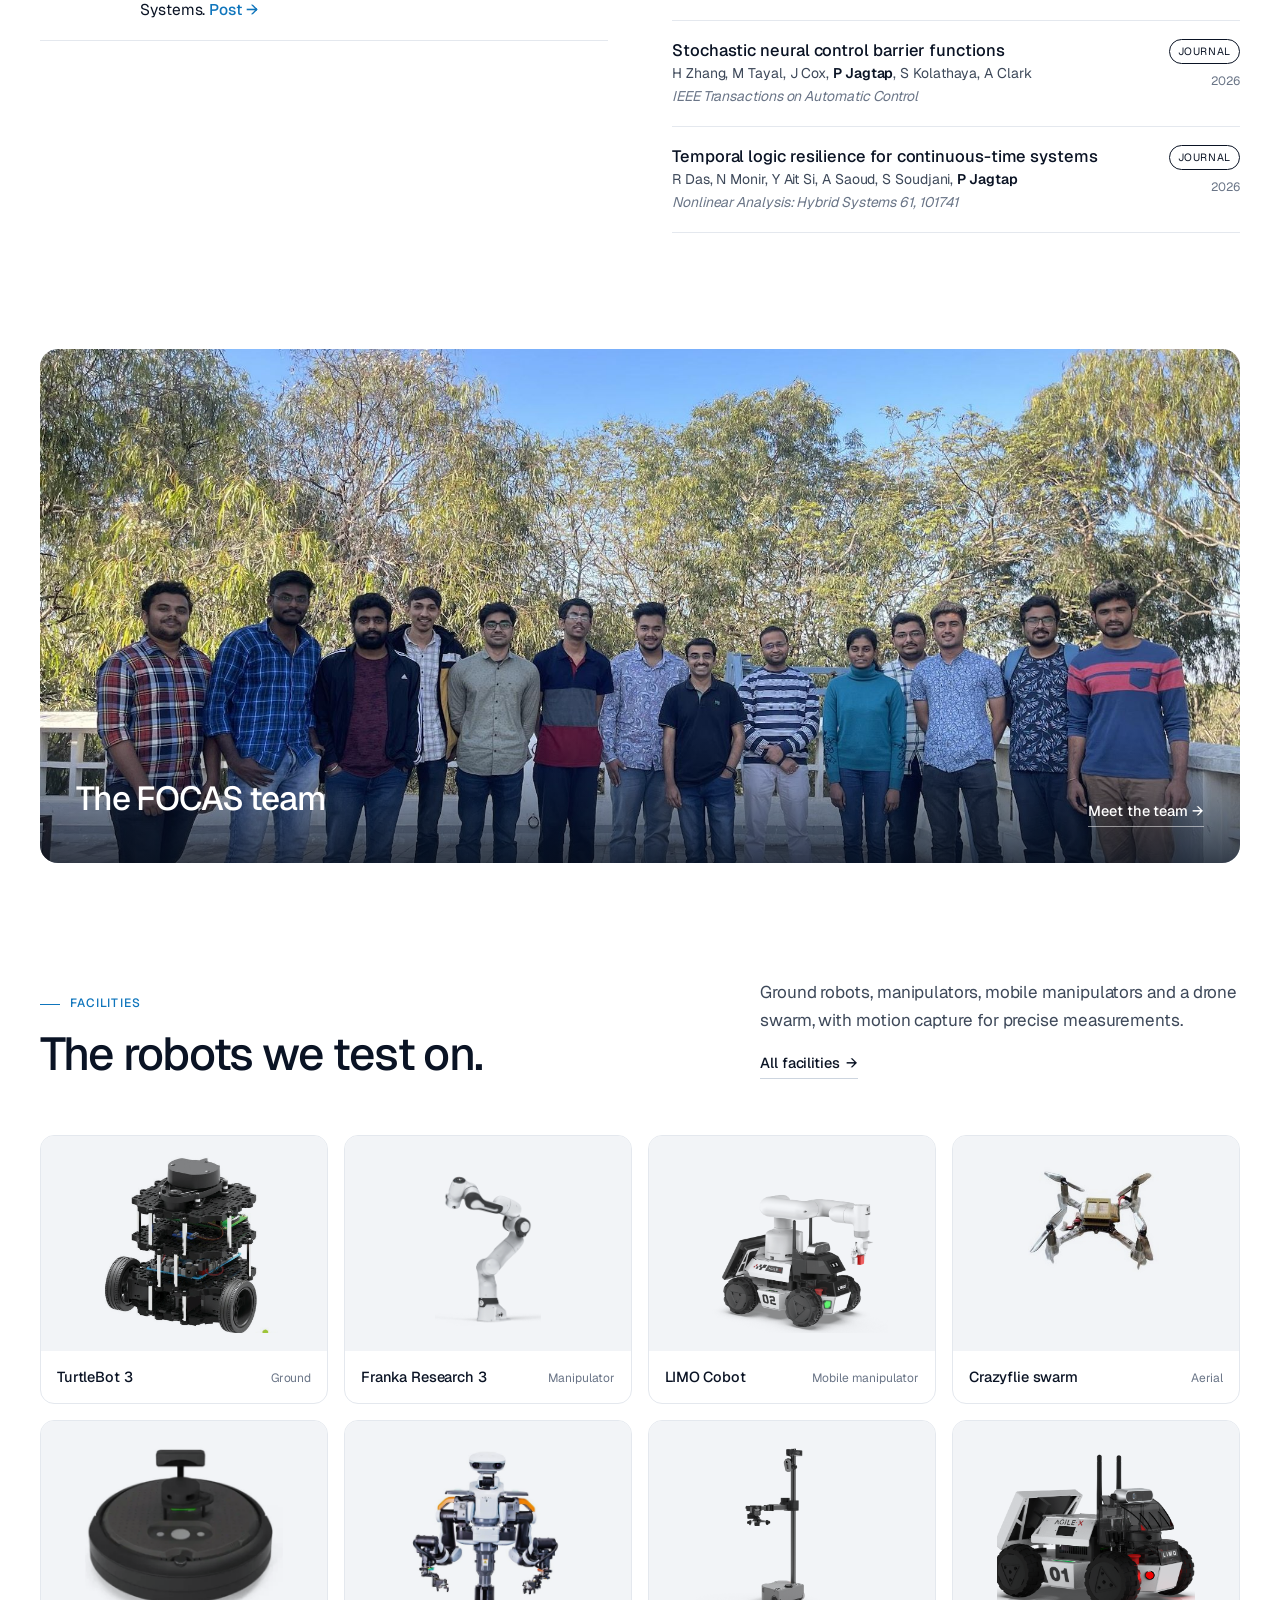
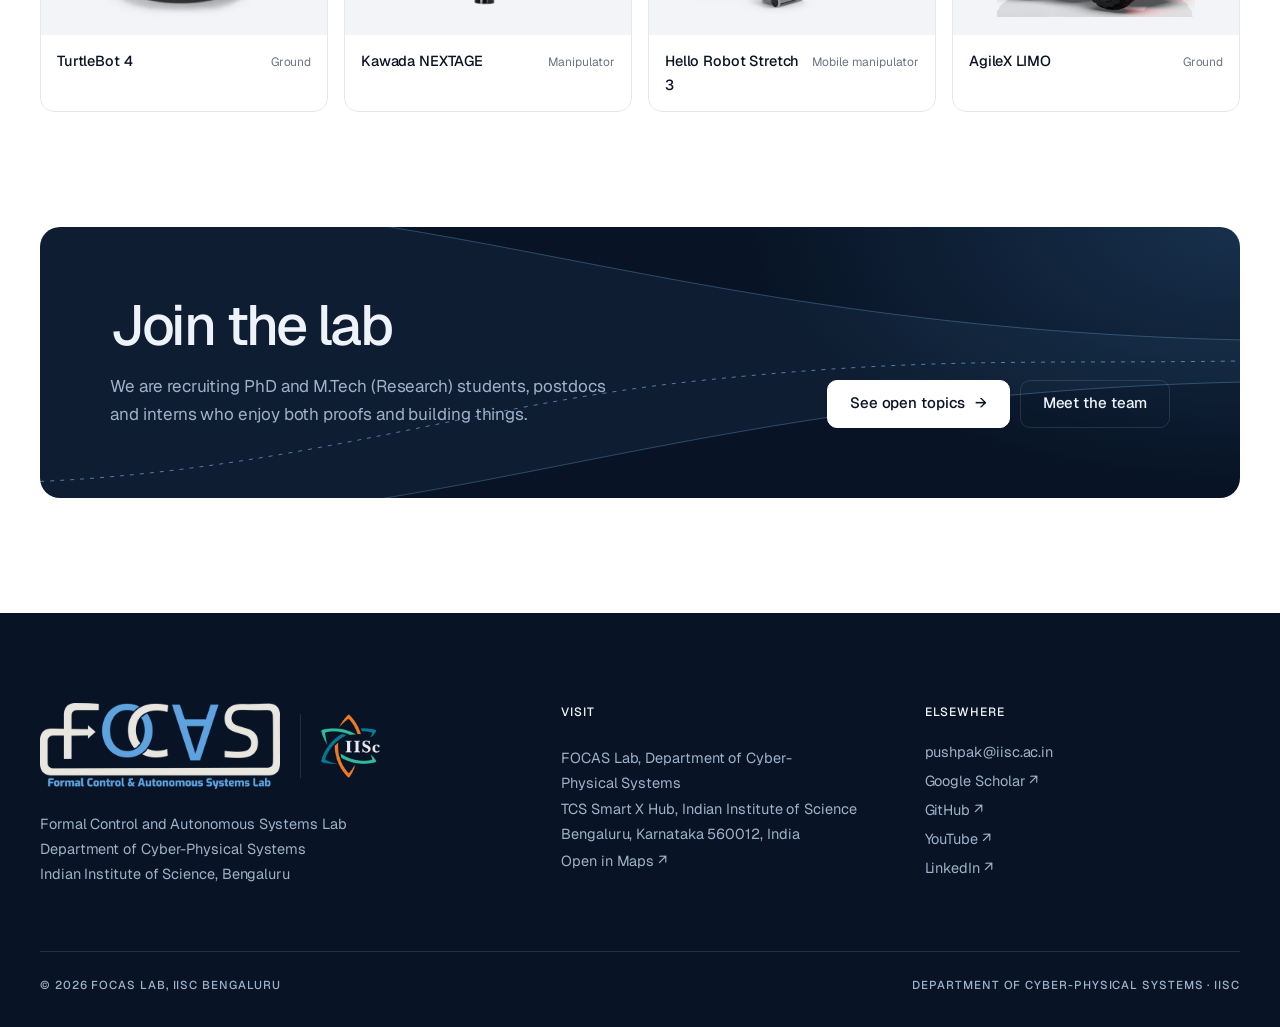
==== commit cb5f6e64: "Home: animated FOCAS mark over a live multi-robot simulation; colour - Hero: vector FOCAS mark that " ====
--- a/focaslab-site/index.html
+++ b/focaslab-site/index.html
@@ -22,35 +22,39 @@
 <body data-page="home">
 <main id="main">
 <section class="hero">
-  <div class="wrap">
-    <p class="kicker"><span>FOCAS Lab</span><span class="wide">Dept. of Cyber-Physical Systems</span><span>IISc Bengaluru</span></p>
-    <h1 class="display">Formal Control &amp;<br>Autonomous Systems Lab</h1>
-    <div class="hero-foot">
-      <p class="lede">We design controllers for robots and cyber-physical systems that come with mathematical guarantees of safety and correctness, and we test every one of them on real hardware.</p>
-      <div class="cta"><a class="btn solid" href="research.html">Explore our research <span aria-hidden="true">→</span></a><a class="btn" href="join.html">Join the lab</a></div>
-    </div>
-    <figure class="plot">
-      <div class="plot-head">
-        <span class="label">Fig. 1 · A spatiotemporal tube, live</span>
-        <span class="eq" role="img" aria-label="For all t from 0 to t f, the state x of t stays inside the tube Gamma of t, outside the unsafe set U, and reaches the target T at time t f">∀ t ∈ [0, t<sub>f</sub>] :&ensp;x(t) ∈ Γ(t),&ensp;x(t) ∉ U,&ensp;x(t<sub>f</sub>) ∈ T</span>
-      </div>
-      <canvas id="tube" role="img" aria-label="Animated spatiotemporal tube: a trajectory stays inside a shrinking funnel, avoids unsafe sets and reaches a target in time"></canvas>
-      <figcaption class="plot-foot">
-        <span class="tube-legend"><span><i style="background:var(--accent);opacity:.55"></i>Tube <em>Γ(t)</em></span><span><i style="background:repeating-linear-gradient(45deg,var(--ink) 0 1px,transparent 1px 4px)"></i>Unsafe set <em>U</em></span><span><i style="background:var(--safe);opacity:.55"></i>Target <em>T</em></span></span>
-        <span class="tube-hint">Hover to read ρ(t) · click to replan</span>
-      </figcaption>
-    </figure>
-    <div class="stats home-stats" id="stats"></div>
-    <p class="asof" id="asof"></p>
+  <canvas id="sim" aria-hidden="true"></canvas>
+  <div class="wrap hero-in">
+    <svg class="mark" viewBox="0 0 960 270" role="img" aria-labelledby="mark-t">
+      <title id="mark-t">FOCAS</title>
+      <!-- frame: the F's top bar and stem, then the box around the word, ending in the S -->
+      <path id="mark-frame" class="mk-ink mk-draw" pathLength="1" d="M300 42H178Q150 42 150 70V224Q150 252 178 252H904Q932 252 932 224V70Q932 42 904 42H838C800 42 786 66 786 88C786 118 808 128 846 132C884 136 906 150 906 176C906 202 884 214 852 214H784"/>
+      <!-- the F's middle bar is an arrow pointing into the O -->
+      <path class="mk-ink mk-draw mk-arrow" pathLength="1" d="M150 128H258"/>
+      <path class="mk-head" d="M246 108L284 128L246 148Z"/>
+      <circle class="mk-blue mk-draw mk-o" pathLength="1" cx="372" cy="128" r="86"/>
+      <path class="mk-ink mk-draw mk-c" pathLength="1" d="M545 67A86 86 0 1 0 545 189"/>
+      <!-- ∀: an upside-down A -->
+      <path class="mk-blue mk-draw mk-a" pathLength="1" d="M604 42L670 214L736 42M626 98H714"/>
+      <circle class="mk-bot" r="9"><animateMotion dur="9s" begin="2.2s" repeatCount="indefinite" rotate="auto"><mpath href="#mark-frame"/></animateMotion></circle>
+    </svg>
+    <h1 class="hero-name">Formal Control &amp; Autonomous Systems Lab</h1>
+    <p class="kicker"><span>Dept. of Cyber-Physical Systems</span><span>Indian Institute of Science, Bengaluru</span></p>
+    <p class="lede">We design controllers for robots and cyber-physical systems that come with mathematical guarantees of safety and correctness, and we test them on real hardware.</p>
+    <div class="cta"><a class="btn solid" href="research.html">Explore our research <span aria-hidden="true">→</span></a><a class="btn" href="join.html">Join the lab</a></div>
   </div>
 </section>
 
-<section><div class="wrap">
+<section class="stats-sec"><div class="wrap">
+  <div class="stats home-stats" id="stats"></div>
+  <p class="asof" id="asof"></p>
+</div></section>
+
+<section class="research-home"><div class="wrap">
   <header class="sec-head split">
-    <div><span class="label">Research</span><h2>Six research directions, one standard: every claim comes with a proof.</h2></div>
-    <div><p>From control theory to experiments on our own robots. Each theme links to its papers, code and videos.</p><a class="link" href="research.html">All research <span aria-hidden="true">→</span></a></div>
+    <div><span class="label">Research</span><h2>Autonomy you can verify, from theory to real robots.</h2></div>
+    <div><p>We combine formal methods, control theory and learning so that robots meet their specifications with a proof, not only in tests.</p><a class="link" href="research.html">Explore our research <span aria-hidden="true">→</span></a></div>
   </header>
-  <div class="cards" id="themes"></div>
+  <div class="topics" id="themes"></div>
 </div></section>
 
 <section class="band"><div class="wrap">
@@ -85,9 +89,8 @@
   <div class="callout rv"><div><h2>Join the lab</h2><p>We are recruiting PhD and M.Tech (Research) students, postdocs and interns who enjoy both proofs and building things.</p></div>
   <div class="cta"><a class="btn solid" href="join.html">See open topics <span aria-hidden="true">→</span></a><a class="btn" href="people.html">Meet the team</a></div></div>
 </div></section>
-<script src="assets/tube.js"></script>
 </main>
-<script src="assets/research-viz.js"></script>
+<script src="assets/hero-sim.js"></script>
 <script src="assets/site.js"></script>
 </body>
 </html>
--- a/focaslab-site/assets/style.css
+++ b/focaslab-site/assets/style.css
@@ -233,11 +233,14 @@
    FOCAS design system
    Geist for text and display, Geist Mono for figures and data, STIX Two for
    mathematics. One 1200px grid: every section, strip and card aligns to its
-   left edge. Signature: the spatiotemporal tube, drawn as a live figure.
+   left edge. Colour: logo blue plus six bright accents (--c1 … --c6).
+   Signature: the animated FOCAS mark over a live multi-robot simulation.
    ===================================================================== */
 :root{
   --paper:#ffffff; --paper-2:#f4f6f9; --surface:#ffffff; --ink:#0a1324; --ink-2:#3d4859; --muted:#6a7587; --line:#e4e8ee; --line-2:#cdd5df;
-  --accent:#0a6cbd; --accent-ink:#0a5aa0; --accent-soft:rgba(10,108,189,.08); --navy:#0b1f3a; --safe:#1f7a5c;
+  --accent:#0f75bc; --accent-ink:#0b5f9b; --accent-soft:rgba(15,117,188,.09);
+  --c1:#0f75bc; --c2:#f08c00; --c3:#0e9f6e; --c4:#7457f0; --c5:#e5484d; --c6:#0aa2c0; --tint:#f2f7fd;
+  --mk-ink:#3a3b3f; --mk-blue:#0f75bc; --sim-ink:#3a3b3f; --sim-grid:rgba(15,117,188,.09); --sim-muted:#8190a4; --sim-paper:#ffffff; --navy:#0b1f3a; --safe:#1f7a5c;
   --deep:#081426; --deep-2:#0f1f38; --on-deep:#eef3fa; --on-deep-2:#9fb1c9; --accent-deep:#7cbdf5; --line-deep:rgba(238,243,250,.12);
   --sans:"Geist",-apple-system,"Segoe UI",Roboto,system-ui,sans-serif; --serif:var(--sans); --label:var(--sans);
   --mono:"Geist Mono",ui-monospace,SFMono-Regular,Menlo,monospace; --math:"STIX Two Text","Cambria Math","Times New Roman",serif;
@@ -248,11 +251,15 @@
 @media (prefers-color-scheme:dark){:root:not([data-theme="light"]){
   --paper:#070d18; --paper-2:#0c1423; --surface:#0b1321; --ink:#e9eef6; --ink-2:#b3bfd0; --muted:#8693a7; --line:#1b2537; --line-2:#2b3850;
   --accent:#5aaef5; --accent-ink:#8cc6f7; --accent-soft:rgba(90,174,245,.12); --navy:#b3bfd0; --safe:#43c79a;
-  --deep:#0b1628; --deep-2:#112039; --line-deep:rgba(238,243,250,.1); --shadow:0 1px 2px rgba(0,0,0,.3),0 14px 36px -16px rgba(0,0,0,.7);}}
+  --deep:#0b1628; --deep-2:#112039; --line-deep:rgba(238,243,250,.1);
+  --c1:#4ea8f5; --c2:#fbb040; --c3:#34d399; --c4:#a48bff; --c5:#fb7185; --c6:#2dd4ec; --tint:#0b1424;
+  --mk-ink:#e3e8f0; --mk-blue:#4ea8f5; --sim-ink:#c9d3e1; --sim-grid:rgba(120,180,240,.09); --sim-muted:#7f8da3; --sim-paper:#070d18; --shadow:0 1px 2px rgba(0,0,0,.3),0 14px 36px -16px rgba(0,0,0,.7);}}
 :root[data-theme="dark"]{
   --paper:#070d18; --paper-2:#0c1423; --surface:#0b1321; --ink:#e9eef6; --ink-2:#b3bfd0; --muted:#8693a7; --line:#1b2537; --line-2:#2b3850;
   --accent:#5aaef5; --accent-ink:#8cc6f7; --accent-soft:rgba(90,174,245,.12); --navy:#b3bfd0; --safe:#43c79a;
-  --deep:#0b1628; --deep-2:#112039; --line-deep:rgba(238,243,250,.1); --shadow:0 1px 2px rgba(0,0,0,.3),0 14px 36px -16px rgba(0,0,0,.7);}
+  --deep:#0b1628; --deep-2:#112039; --line-deep:rgba(238,243,250,.1);
+  --c1:#4ea8f5; --c2:#fbb040; --c3:#34d399; --c4:#a48bff; --c5:#fb7185; --c6:#2dd4ec; --tint:#0b1424;
+  --mk-ink:#e3e8f0; --mk-blue:#4ea8f5; --sim-ink:#c9d3e1; --sim-grid:rgba(120,180,240,.09); --sim-muted:#7f8da3; --sim-paper:#070d18; --shadow:0 1px 2px rgba(0,0,0,.3),0 14px 36px -16px rgba(0,0,0,.7);}
 @media (max-width:700px){:root{--gut:20px}}
 
 body{font:16px/1.65 var(--sans);letter-spacing:-.005em}
@@ -300,8 +307,8 @@
 .btn:hover{border-color:var(--ink)}
 .btn span{transition:transform .2s}
 .btn:hover span{transform:translateX(3px)}
-.btn.solid{background:var(--ink);border-color:var(--ink);color:var(--paper)}
-.btn.solid:hover{background:var(--accent);border-color:var(--accent);color:#fff}
+.btn.solid{background:var(--accent);border-color:var(--accent);color:#fff}
+.btn.solid:hover{background:var(--accent-ink);border-color:var(--accent-ink)}
 
 /* sections and headings */
 section{padding:clamp(72px,9vw,128px) 0}
@@ -321,32 +328,7 @@
 @media (max-width:860px){.page-head,.sec-head.split{grid-template-columns:1fr}.sec-head.split p{margin-bottom:12px}}
 
 /* home: hero */
-.hero{padding:clamp(56px,8vw,108px) 0 0}
-.kicker{display:flex;flex-wrap:wrap;align-items:center;gap:6px 0;font-size:13.5px;font-weight:500;color:var(--muted)}
-.kicker span:first-child{color:var(--accent)}
-.kicker span + span::before{content:"";display:inline-block;width:4px;height:4px;border-radius:50%;background:var(--line-2);margin:0 14px;vertical-align:middle;transform:translateY(-2px)}
-@media (max-width:560px){.kicker .wide{display:none}}
-.display{font-size:clamp(46px,7vw,100px);font-weight:500;line-height:.97;letter-spacing:-.05em;margin-top:28px}
-.hero-foot{display:grid;grid-template-columns:minmax(0,7fr) minmax(0,5fr);gap:28px 48px;align-items:end;margin-top:clamp(28px,3.5vw,44px)}
-.lede{font-size:clamp(17px,1.5vw,20px);line-height:1.55;color:var(--ink-2);max-width:600px}
-.hero-foot .cta{justify-content:flex-end}
-@media (max-width:860px){.hero-foot{grid-template-columns:1fr}.hero-foot .cta{justify-content:flex-start}}
-
-/* home: Fig. 1, a live spatiotemporal tube on graph paper */
-.plot{position:relative;margin-top:clamp(44px,5.5vw,72px);border-radius:18px;overflow:hidden;color:var(--on-deep);border:1px solid var(--line-deep);
-  --paper:#102341; --ink:#e7eef8; --muted:#8ea2bf; --line:rgba(231,238,248,.18); --accent:#5eb0f6; --safe:#3fc596; --g:rgba(231,238,248,.05);
-  background:linear-gradient(var(--g) 1px,transparent 1px) 0 0/44px 44px,linear-gradient(90deg,var(--g) 1px,transparent 1px) 0 0/44px 44px,radial-gradient(900px 420px at 80% 0%,rgba(94,176,246,.16),transparent 70%),var(--deep)}
-.plot-head{display:flex;justify-content:space-between;align-items:baseline;gap:10px 24px;flex-wrap:wrap;padding:22px 28px 0}
-.plot-head .label{color:var(--accent)}
-.eq{font-family:var(--math);font-style:italic;font-size:clamp(15px,1.45vw,20px);color:var(--on-deep);letter-spacing:.01em}
-.eq sub{font-size:.68em;font-style:italic}
-#tube{display:block;width:calc(100% - 40px);margin:6px 20px 0;height:clamp(230px,28vw,360px);cursor:crosshair}
-.plot-foot{display:flex;justify-content:space-between;align-items:center;gap:10px 24px;flex-wrap:wrap;padding:6px 28px 22px;font-size:12.5px;color:var(--muted)}
-.tube-legend{display:flex;gap:20px;flex-wrap:wrap}
-.tube-legend span{display:flex;align-items:center;gap:8px}
-.tube-legend i{display:inline-block;width:16px;height:9px;border-radius:2px}
-.tube-legend em{font-family:var(--math);font-size:14px;color:var(--on-deep)}
-@media (max-width:700px){.plot-head,.plot-foot{padding-left:18px;padding-right:18px}#tube{width:calc(100% - 20px);margin:6px 10px 0}.tube-hint{display:none}}
+
 
 /* figures: a spec row of hairline cells */
 .stats{display:grid;grid-template-columns:repeat(auto-fit,minmax(170px,1fr));margin-top:36px;border-top:1px solid var(--line);border-bottom:1px solid var(--line)}
@@ -362,21 +344,6 @@
 @media (max-width:640px){.stats{grid-template-columns:repeat(2,1fr)}.stat:nth-child(odd){border-left:0;padding-left:0}.stat:nth-child(n+3){border-top:1px solid var(--line)}
   .home-stats{grid-template-columns:repeat(3,1fr)}.home-stats .stat:nth-child(n+4){display:none}.home-stats .stat{padding:18px 14px;border-top:0}.home-stats .stat:nth-child(odd){border-left:0}.home-stats .stat + .stat{border-left:1px solid var(--line)}.home-stats .stat:first-child{padding-left:0}}
 
-/* home: research cards, each with its own live animation */
-.cards{display:grid;grid-template-columns:repeat(3,minmax(0,1fr));gap:20px}
-.card{display:flex;flex-direction:column;border:1px solid var(--line);border-radius:16px;background:var(--surface);overflow:hidden;transition:border-color .25s,transform .3s,box-shadow .3s}
-.card:hover{border-color:var(--line-2);transform:translateY(-4px);box-shadow:var(--shadow)}
-.card-viz{position:relative;aspect-ratio:16/11;background:var(--paper-2);border-bottom:1px solid var(--line)}
-.card-viz canvas{position:absolute;inset:0;width:100%;height:100%}
-.card-body{display:grid;grid-template-columns:auto 1fr auto;gap:4px 14px;padding:20px 22px 24px;flex:1}
-.card .idx{font-family:var(--mono);font-size:12px;color:var(--muted);padding-top:4px}
-.card h3{font-size:19px;font-weight:500;line-height:1.3;letter-spacing:-.02em}
-.card p{grid-column:2;font-size:14.5px;line-height:1.5;color:var(--muted)}
-.card .go{grid-row:1;grid-column:3;color:var(--muted);transition:transform .25s,color .25s}
-.card:hover .go{transform:translateX(4px);color:var(--accent)}
-.js .cards:empty{min-height:560px}
-@media (max-width:980px){.cards{grid-template-columns:repeat(2,minmax(0,1fr))}}
-@media (max-width:620px){.cards{grid-template-columns:1fr}}
 
 /* dark band: featured experiment + recent videos */
 .band{background:var(--deep);color:var(--on-deep)}
@@ -495,8 +462,8 @@
 @media (max-width:1000px){.grid{grid-template-columns:repeat(3,minmax(0,1fr))}}
 @media (max-width:720px){.grid{grid-template-columns:repeat(2,minmax(0,1fr));gap:32px 16px}}
 .person .ph{position:relative;aspect-ratio:4/5;border-radius:12px;overflow:hidden;background:var(--paper-2)}
-.person .ph img{width:100%;height:100%;object-fit:cover;filter:grayscale(1) contrast(1.04);transition:filter .5s,transform .7s}
-.person:hover .ph img{filter:none;transform:scale(1.03)}
+.person .ph img{width:100%;height:100%;object-fit:cover;transition:transform .7s}
+.person:hover .ph img{transform:scale(1.03)}
 .person .ph .init{position:absolute;inset:0;display:grid;place-items:center;font-size:64px;font-weight:500;letter-spacing:-.05em;color:var(--line-2)}
 .person h4{font-size:17px;font-weight:500;letter-spacing:-.02em;margin-top:16px}
 .person .meta{font-size:13.5px;color:var(--muted);margin-top:4px;line-height:1.45}
@@ -528,3 +495,53 @@
 footer a:hover{color:#fff}
 footer .base{grid-column:1 / -1;display:flex;justify-content:space-between;flex-wrap:wrap;gap:12px;border-top:1px solid var(--line-deep);padding-top:24px;margin-top:16px;color:var(--on-deep-2)}
 @media (max-width:760px){footer .wrap{grid-template-columns:1fr;gap:36px}}
+
+/* home: hero, the animated FOCAS mark over a live multi-robot simulation */
+.hero{position:relative;overflow:hidden;display:flex;align-items:center;min-height:min(820px,90vh);padding:clamp(48px,7vw,96px) 0;background:linear-gradient(180deg,var(--tint),var(--paper))}
+#sim{position:absolute;inset:0;width:100%;height:100%;display:block}
+.hero::before{content:"";position:absolute;inset:0;z-index:1;pointer-events:none;background:linear-gradient(90deg,var(--paper) 0%,color-mix(in srgb,var(--paper) 88%,transparent) 34%,transparent 62%)}
+.hero-in{position:relative;z-index:2;width:100%}
+.hero-in > *{max-width:640px}
+.mark{display:block;width:min(540px,100%);height:auto;overflow:visible}
+.mark path,.mark circle{fill:none;stroke-width:22;stroke-linecap:round;stroke-linejoin:round}
+.mark .mk-ink{stroke:var(--mk-ink)}
+.mark .mk-blue{stroke:var(--mk-blue)}
+.mark .mk-head{fill:var(--mk-ink);stroke:none}
+.mark .mk-bot{fill:var(--mk-blue);stroke:var(--paper);stroke-width:5}
+.mk-draw{stroke-dasharray:1 2;stroke-dashoffset:1;animation:mk-draw 1.5s cubic-bezier(.65,0,.35,1) .1s forwards}
+#mark-frame{animation-duration:2s}
+.mk-arrow{animation-delay:.55s;animation-duration:.6s}
+.mk-o{animation-delay:.8s}.mk-c{animation-delay:1s}.mk-a{animation-delay:1.2s}
+.mark .mk-head{opacity:0;animation:mk-fade .35s 1.05s ease-out forwards}
+.mark .mk-bot{opacity:0;animation:mk-fade .6s 2.2s forwards}
+@keyframes mk-draw{to{stroke-dashoffset:0}}
+@keyframes mk-fade{to{opacity:1}}
+@media (prefers-reduced-motion:reduce){.mk-draw{animation:none;stroke-dashoffset:0}.mark .mk-head{opacity:1;animation:none}.mark .mk-bot{display:none}}
+.hero-name{margin-top:22px;font-size:clamp(22px,2.5vw,32px);font-weight:600;line-height:1.2;letter-spacing:-.02em;color:var(--accent)}
+.kicker{display:flex;flex-wrap:wrap;align-items:center;gap:4px 0;margin-top:10px;font-size:14px;font-weight:500;color:var(--muted)}
+.kicker span + span::before{content:"";display:inline-block;width:4px;height:4px;border-radius:50%;background:var(--line-2);margin:0 12px;vertical-align:middle;transform:translateY(-2px)}
+.lede{margin-top:22px;font-size:clamp(17px,1.5vw,19.5px);line-height:1.6;color:var(--ink-2)}
+.hero .cta{margin-top:30px}
+@media (max-width:860px){.hero{min-height:0}.hero::before{background:color-mix(in srgb,var(--paper) 80%,transparent)}#sim{opacity:.7}}
+@media (max-width:560px){.kicker{flex-direction:column;align-items:flex-start}.kicker span + span::before{display:none}}
+.stats-sec{padding:0 0 clamp(40px,5vw,64px)}
+.stats-sec .stats{margin-top:0}
+.home-stats .stat::before{content:"";display:block;width:26px;height:3px;border-radius:2px;background:var(--sc,var(--c1));margin-bottom:16px}
+.home-stats .stat:nth-child(2){--sc:var(--c2)}.home-stats .stat:nth-child(3){--sc:var(--c3)}.home-stats .stat:nth-child(4){--sc:var(--c4)}.home-stats .stat:nth-child(5){--sc:var(--c5)}
+
+/* home: research topics, each in its own colour, linking into the Research page */
+.topics{display:grid;grid-template-columns:repeat(3,minmax(0,1fr));gap:14px}
+.topic{position:relative;display:grid;grid-template-columns:1fr auto;gap:4px 14px;padding:22px 22px 22px 26px;border-radius:14px;background:color-mix(in srgb,var(--tc) 6%,var(--surface));border:1px solid color-mix(in srgb,var(--tc) 20%,transparent);transition:border-color .25s,transform .3s,box-shadow .3s}
+.topic::before{content:"";position:absolute;left:0;top:20px;bottom:20px;width:4px;border-radius:0 4px 4px 0;background:var(--tc)}
+.topic b{font-size:17.5px;font-weight:600;letter-spacing:-.015em;color:var(--ink)}
+.topic span{grid-column:1;font-size:14px;line-height:1.45;color:var(--muted)}
+.topic i{grid-column:2;grid-row:1 / 3;align-self:center;font-style:normal;color:var(--tc);transition:transform .25s}
+.topic:hover{border-color:var(--tc);transform:translateY(-3px);box-shadow:var(--shadow)}
+.topic:hover i{transform:translateX(4px)}
+.js .topics:empty{min-height:200px}
+@media (max-width:900px){.topics{grid-template-columns:repeat(2,minmax(0,1fr))}}
+@media (max-width:560px){.topics{grid-template-columns:1fr}}
+
+/* research page: each theme keeps its colour */
+.rcard > div > .mono:first-child{color:var(--tc,var(--accent))}
+.rcard .points li::before{background:var(--tc,var(--accent))}
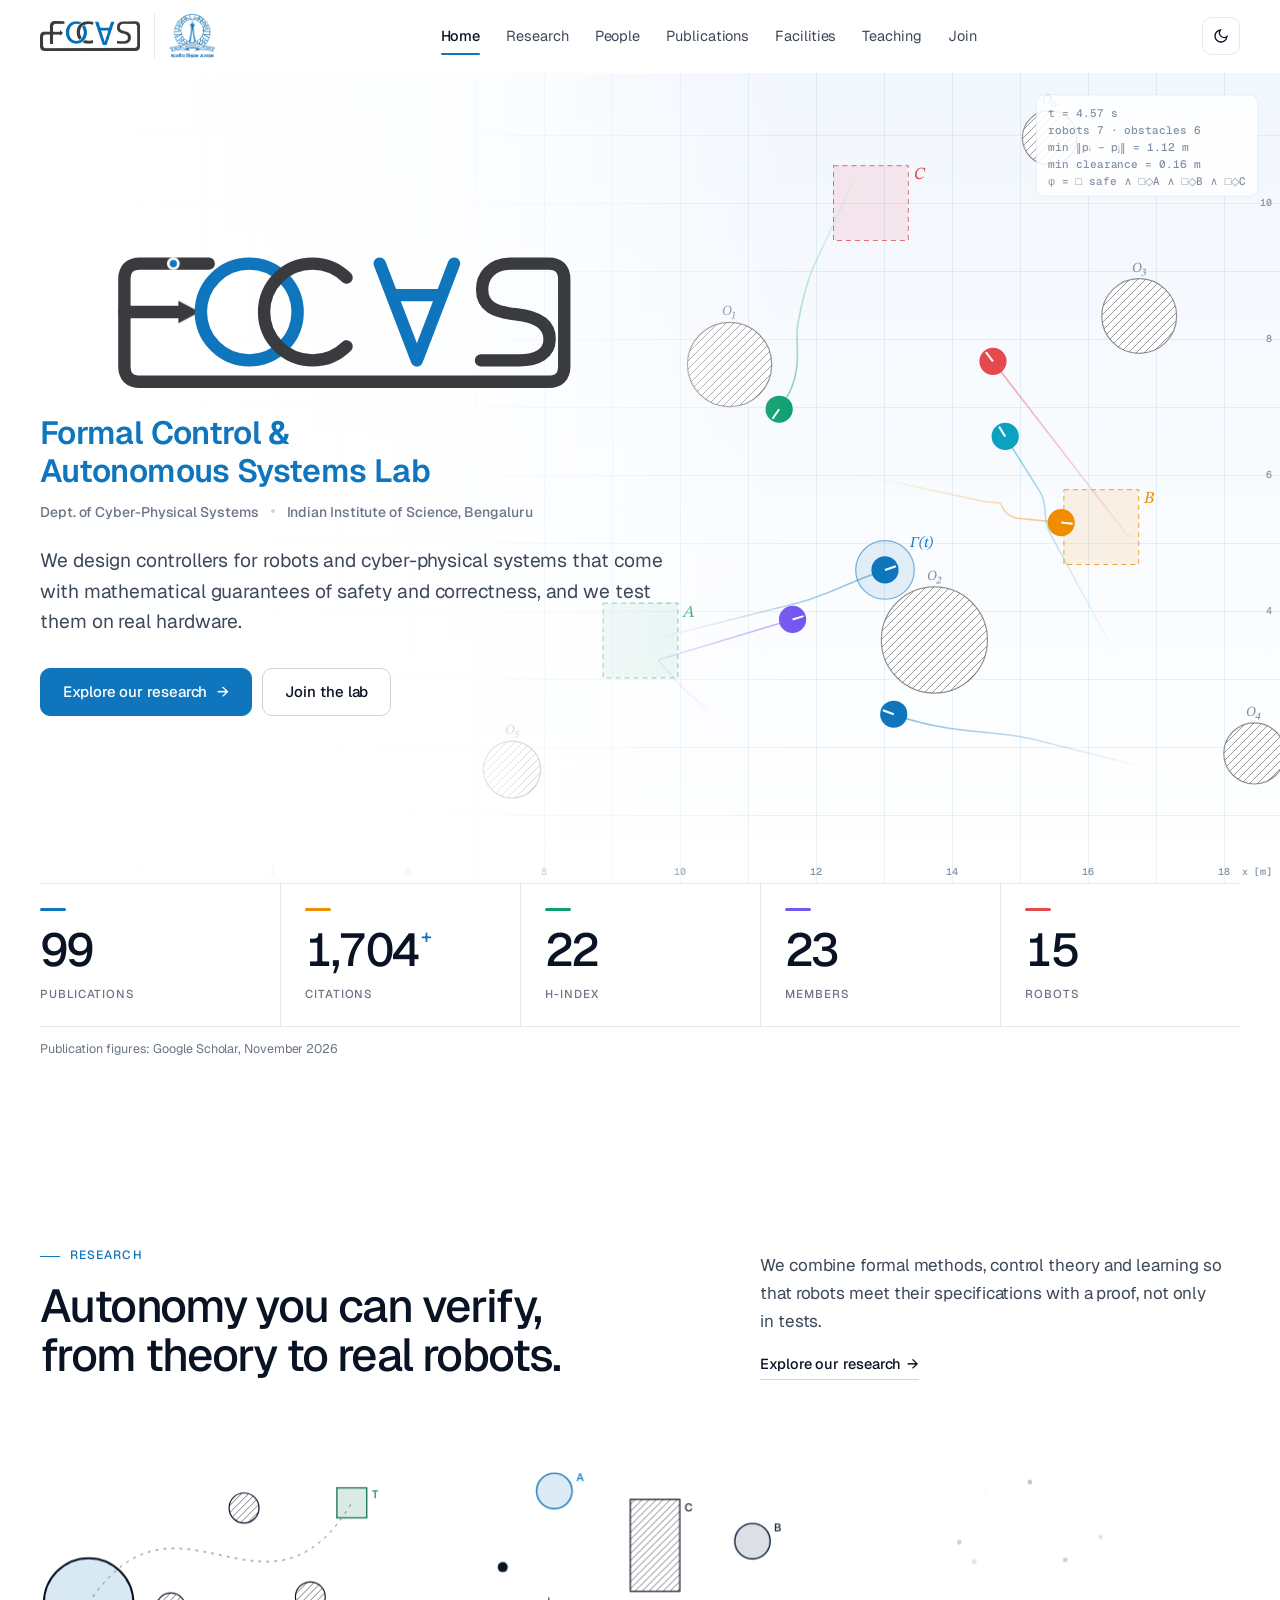
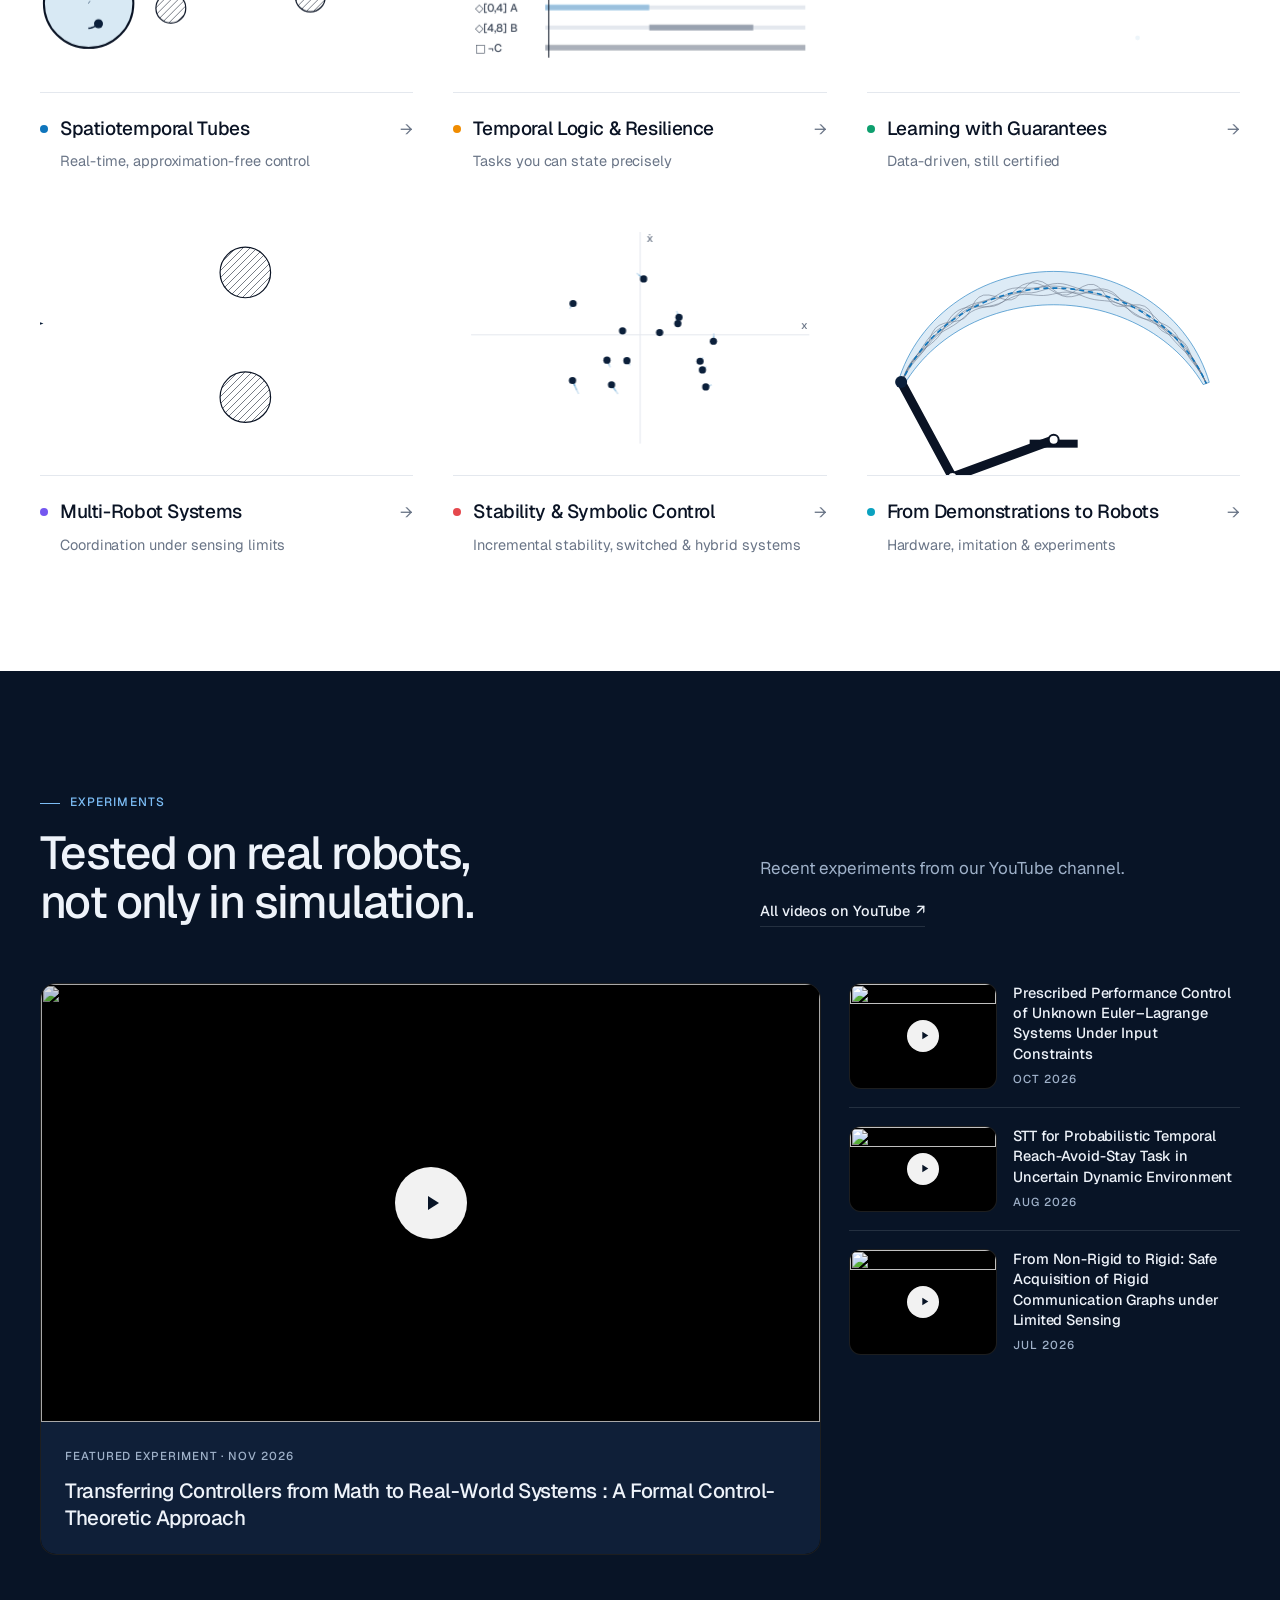
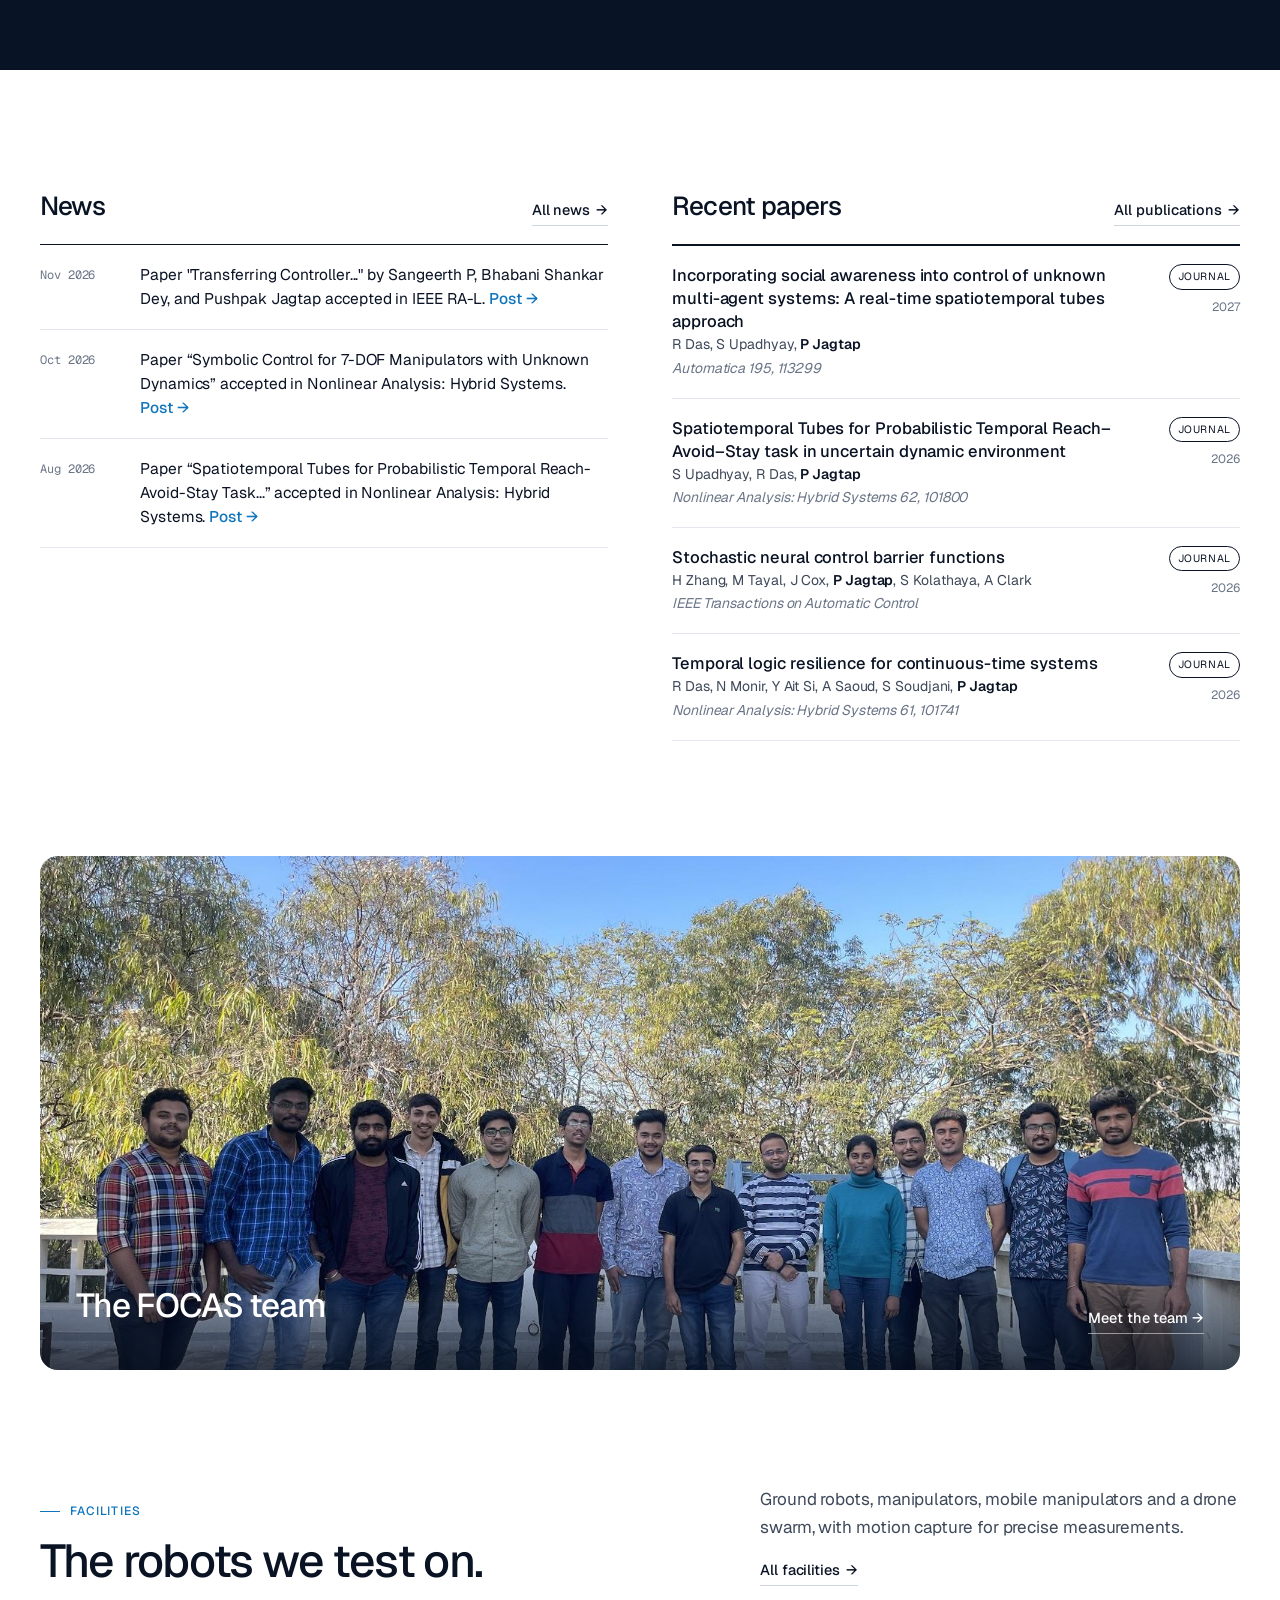
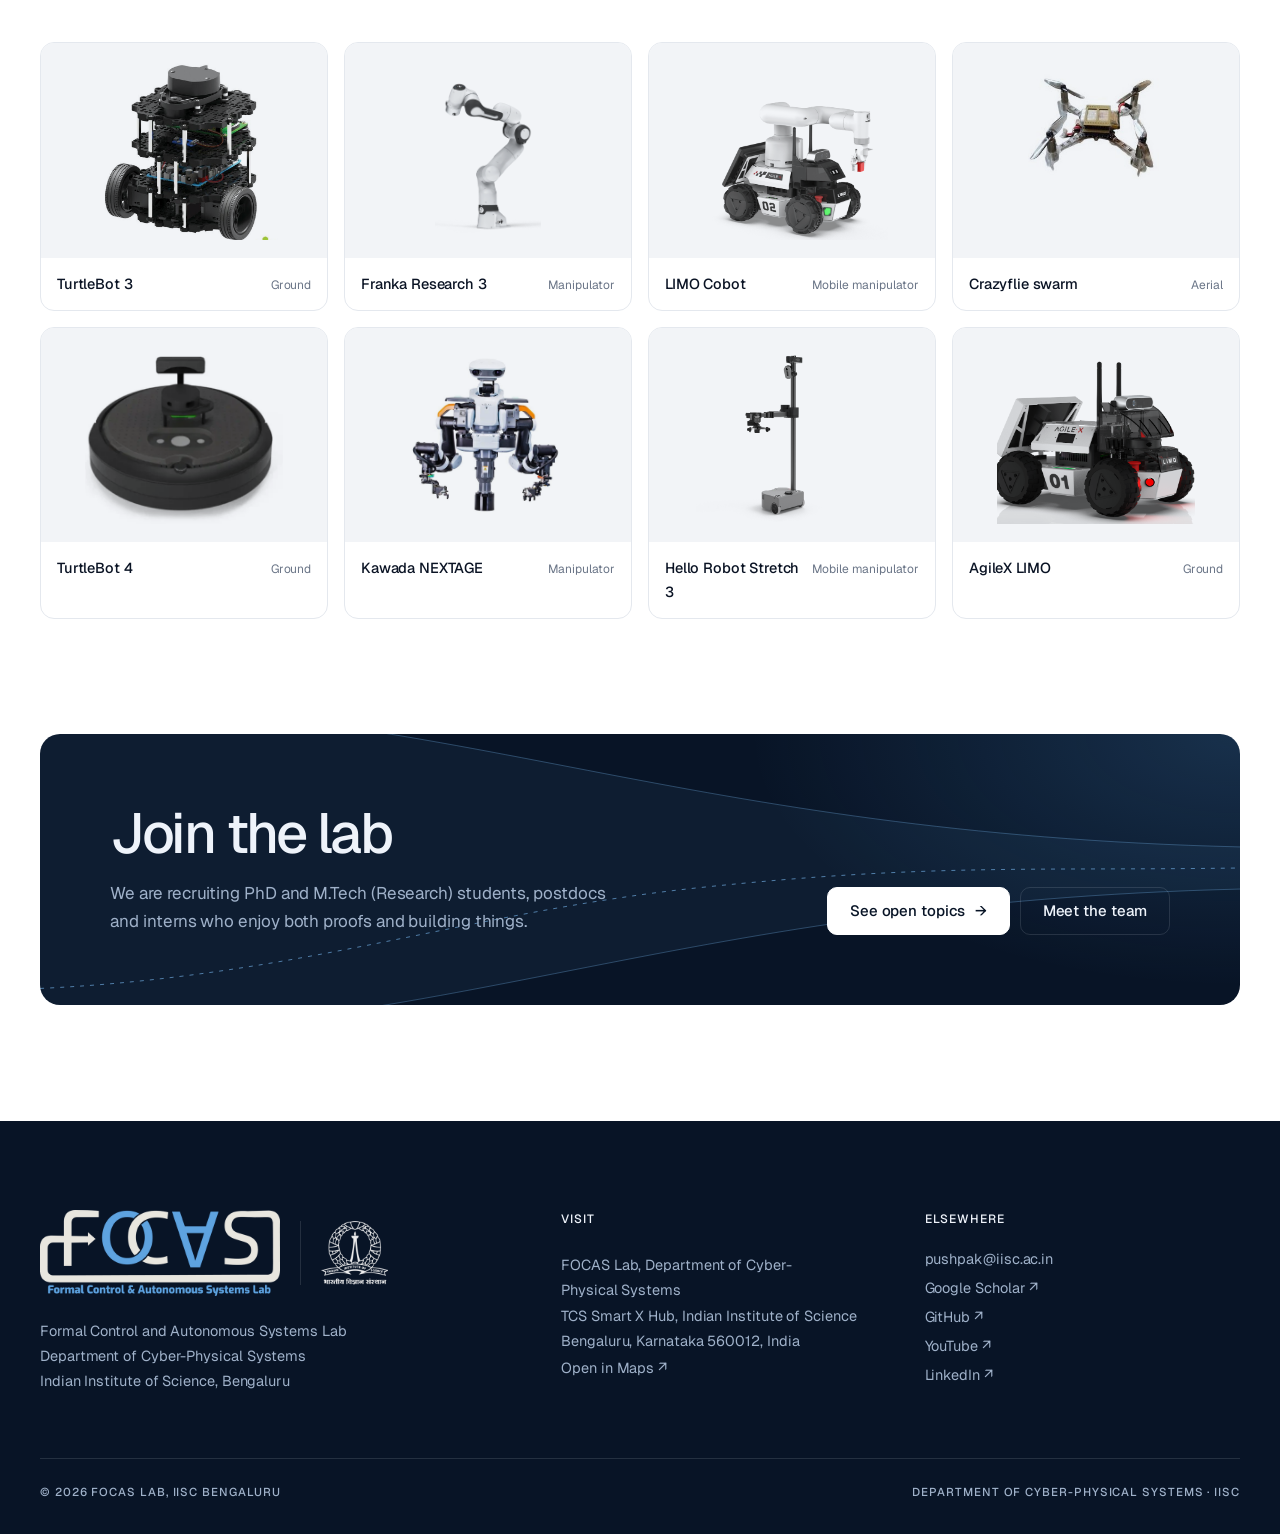
==== commit d8eeeaa8: "Home research topics: live animations on the page background Each topic shows its research-viz anima" ====
--- a/focaslab-site/index.html
+++ b/focaslab-site/index.html
@@ -91,6 +91,7 @@
 </div></section>
 </main>
 <script src="assets/hero-sim.js"></script>
+<script src="assets/research-viz.js"></script>
 <script src="assets/site.js"></script>
 </body>
 </html>
--- a/focaslab-site/assets/style.css
+++ b/focaslab-site/assets/style.css
@@ -281,7 +281,7 @@
 .brand{display:flex;align-items:center;gap:14px}
 .brand img{height:30px;width:auto}
 .brand .iisc{border-left:1px solid var(--line);padding-left:14px}
-.brand .iisc img{height:38px}
+.brand .iisc img{height:44px}
 .links{display:flex;gap:2px;align-items:center}
 .links a{position:relative;padding:8px 12px;border-radius:8px;font-size:14.5px;color:var(--ink-2);transition:color .2s,background .2s}
 .links a:hover{color:var(--ink);background:var(--paper-2)}
@@ -529,18 +529,21 @@
 .home-stats .stat::before{content:"";display:block;width:26px;height:3px;border-radius:2px;background:var(--sc,var(--c1));margin-bottom:16px}
 .home-stats .stat:nth-child(2){--sc:var(--c2)}.home-stats .stat:nth-child(3){--sc:var(--c3)}.home-stats .stat:nth-child(4){--sc:var(--c4)}.home-stats .stat:nth-child(5){--sc:var(--c5)}
 
-/* home: research topics, each in its own colour, linking into the Research page */
-.topics{display:grid;grid-template-columns:repeat(3,minmax(0,1fr));gap:14px}
-.topic{position:relative;display:grid;grid-template-columns:1fr auto;gap:4px 14px;padding:22px 22px 22px 26px;border-radius:14px;background:color-mix(in srgb,var(--tc) 6%,var(--surface));border:1px solid color-mix(in srgb,var(--tc) 20%,transparent);transition:border-color .25s,transform .3s,box-shadow .3s}
-.topic::before{content:"";position:absolute;left:0;top:20px;bottom:20px;width:4px;border-radius:0 4px 4px 0;background:var(--tc)}
-.topic b{font-size:17.5px;font-weight:600;letter-spacing:-.015em;color:var(--ink)}
-.topic span{grid-column:1;font-size:14px;line-height:1.45;color:var(--muted)}
-.topic i{grid-column:2;grid-row:1 / 3;align-self:center;font-style:normal;color:var(--tc);transition:transform .25s}
-.topic:hover{border-color:var(--tc);transform:translateY(-3px);box-shadow:var(--shadow)}
-.topic:hover i{transform:translateX(4px)}
-.js .topics:empty{min-height:200px}
-@media (max-width:900px){.topics{grid-template-columns:repeat(2,minmax(0,1fr))}}
-@media (max-width:560px){.topics{grid-template-columns:1fr}}
+/* home: research topics, each with its live animation drawn straight on the page background (no boxes) */
+.topics{display:grid;grid-template-columns:repeat(3,minmax(0,1fr));gap:48px 40px}
+.topic{display:grid;grid-template-columns:auto 1fr auto;align-items:baseline;gap:6px 12px;padding-top:0}
+.topic-viz{grid-row:1;grid-column:1 / -1;position:relative;aspect-ratio:16/11;margin-bottom:14px;border-bottom:1px solid var(--line)}
+.topic-viz canvas{position:absolute;inset:0;width:100%;height:100%}
+.topic::before{grid-row:2;grid-column:1;content:"";width:8px;height:8px;border-radius:50%;background:var(--tc);transform:translateY(-2px)}
+.topic b{grid-row:2;grid-column:2;font-size:19px;font-weight:500;letter-spacing:-.02em;color:var(--ink);transition:color .2s}
+.topic span{grid-row:3;grid-column:2 / -1;font-size:14.5px;line-height:1.5;color:var(--muted)}
+.topic i{grid-row:2;grid-column:3;font-style:normal;color:var(--muted);transition:transform .25s,color .2s}
+.topic:hover b{color:var(--tc)}
+.topic:hover i{transform:translateX(4px);color:var(--tc)}
+.topic:hover .topic-viz{border-bottom-color:var(--tc)}
+.js .topics:empty{min-height:560px}
+@media (max-width:980px){.topics{grid-template-columns:repeat(2,minmax(0,1fr))}}
+@media (max-width:600px){.topics{grid-template-columns:1fr;gap:40px}}
 
 /* research page: each theme keeps its colour */
 .rcard > div > .mono:first-child{color:var(--tc,var(--accent))}
